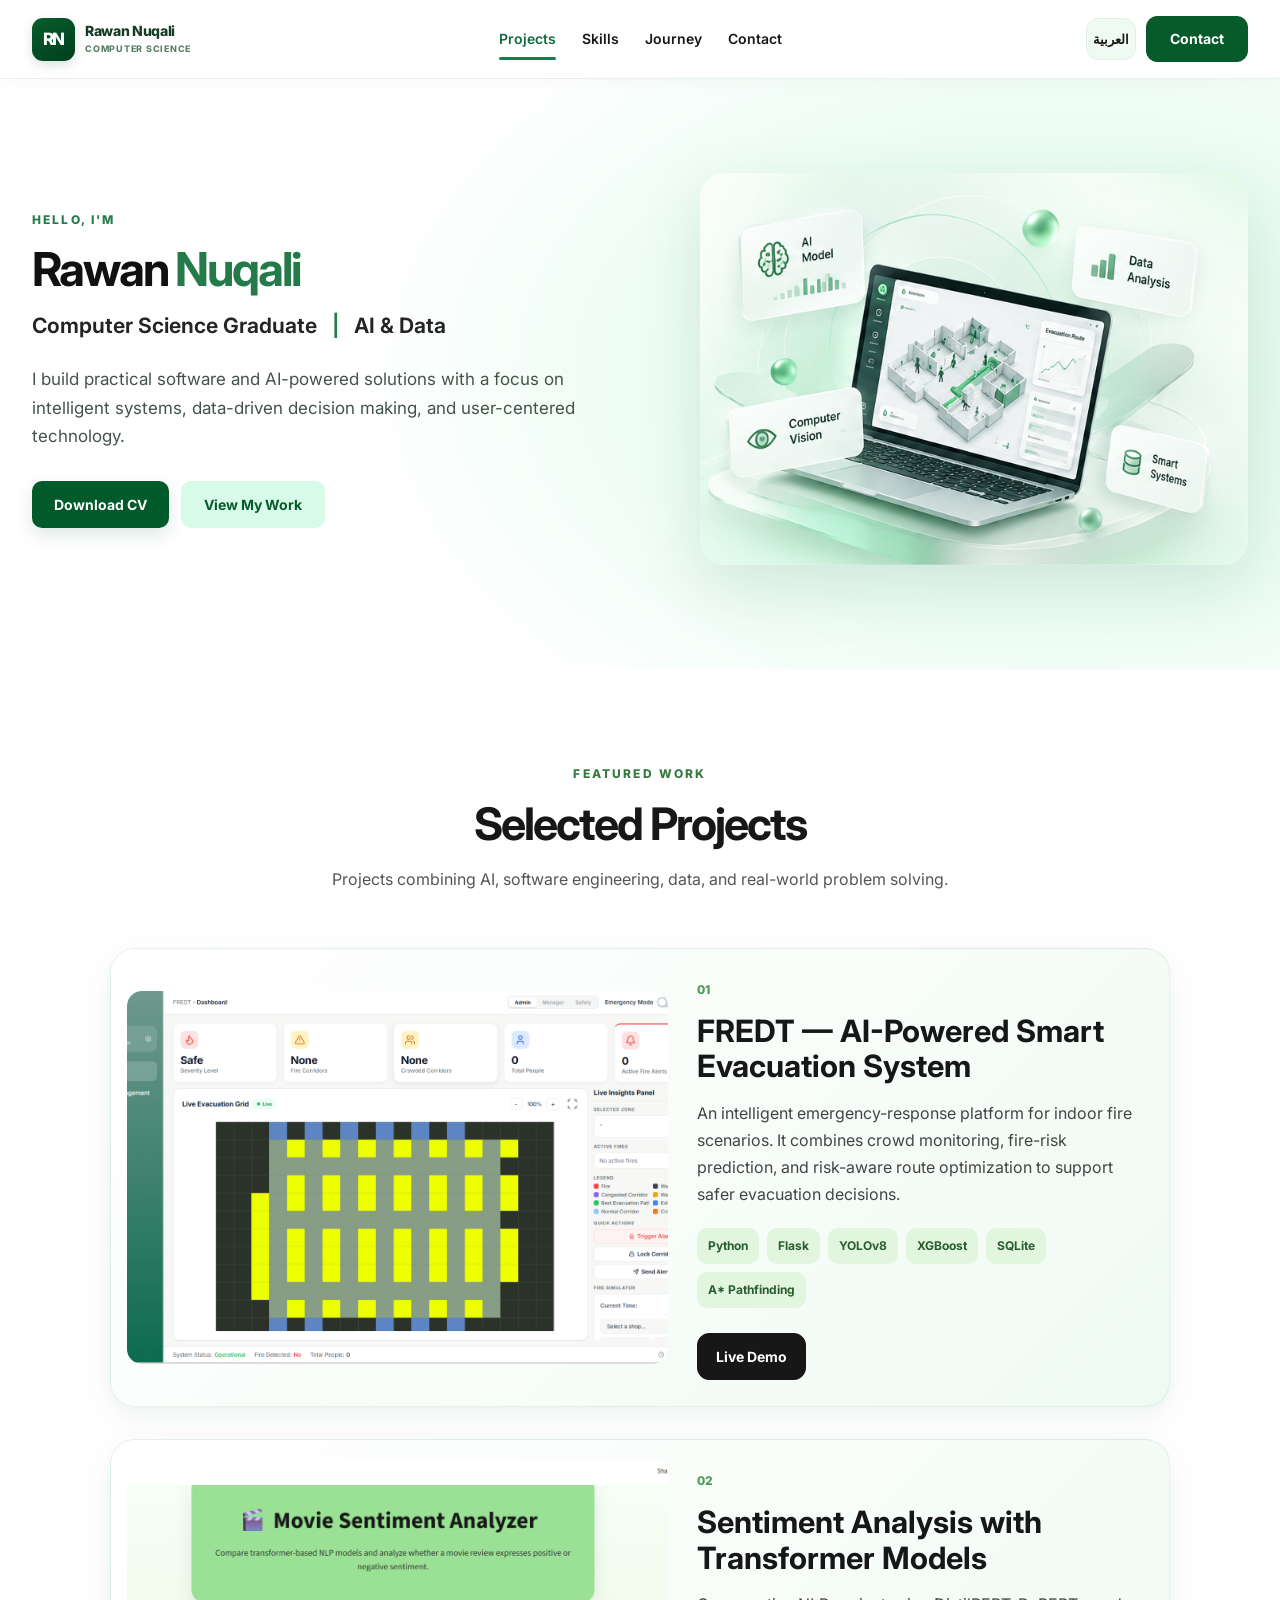
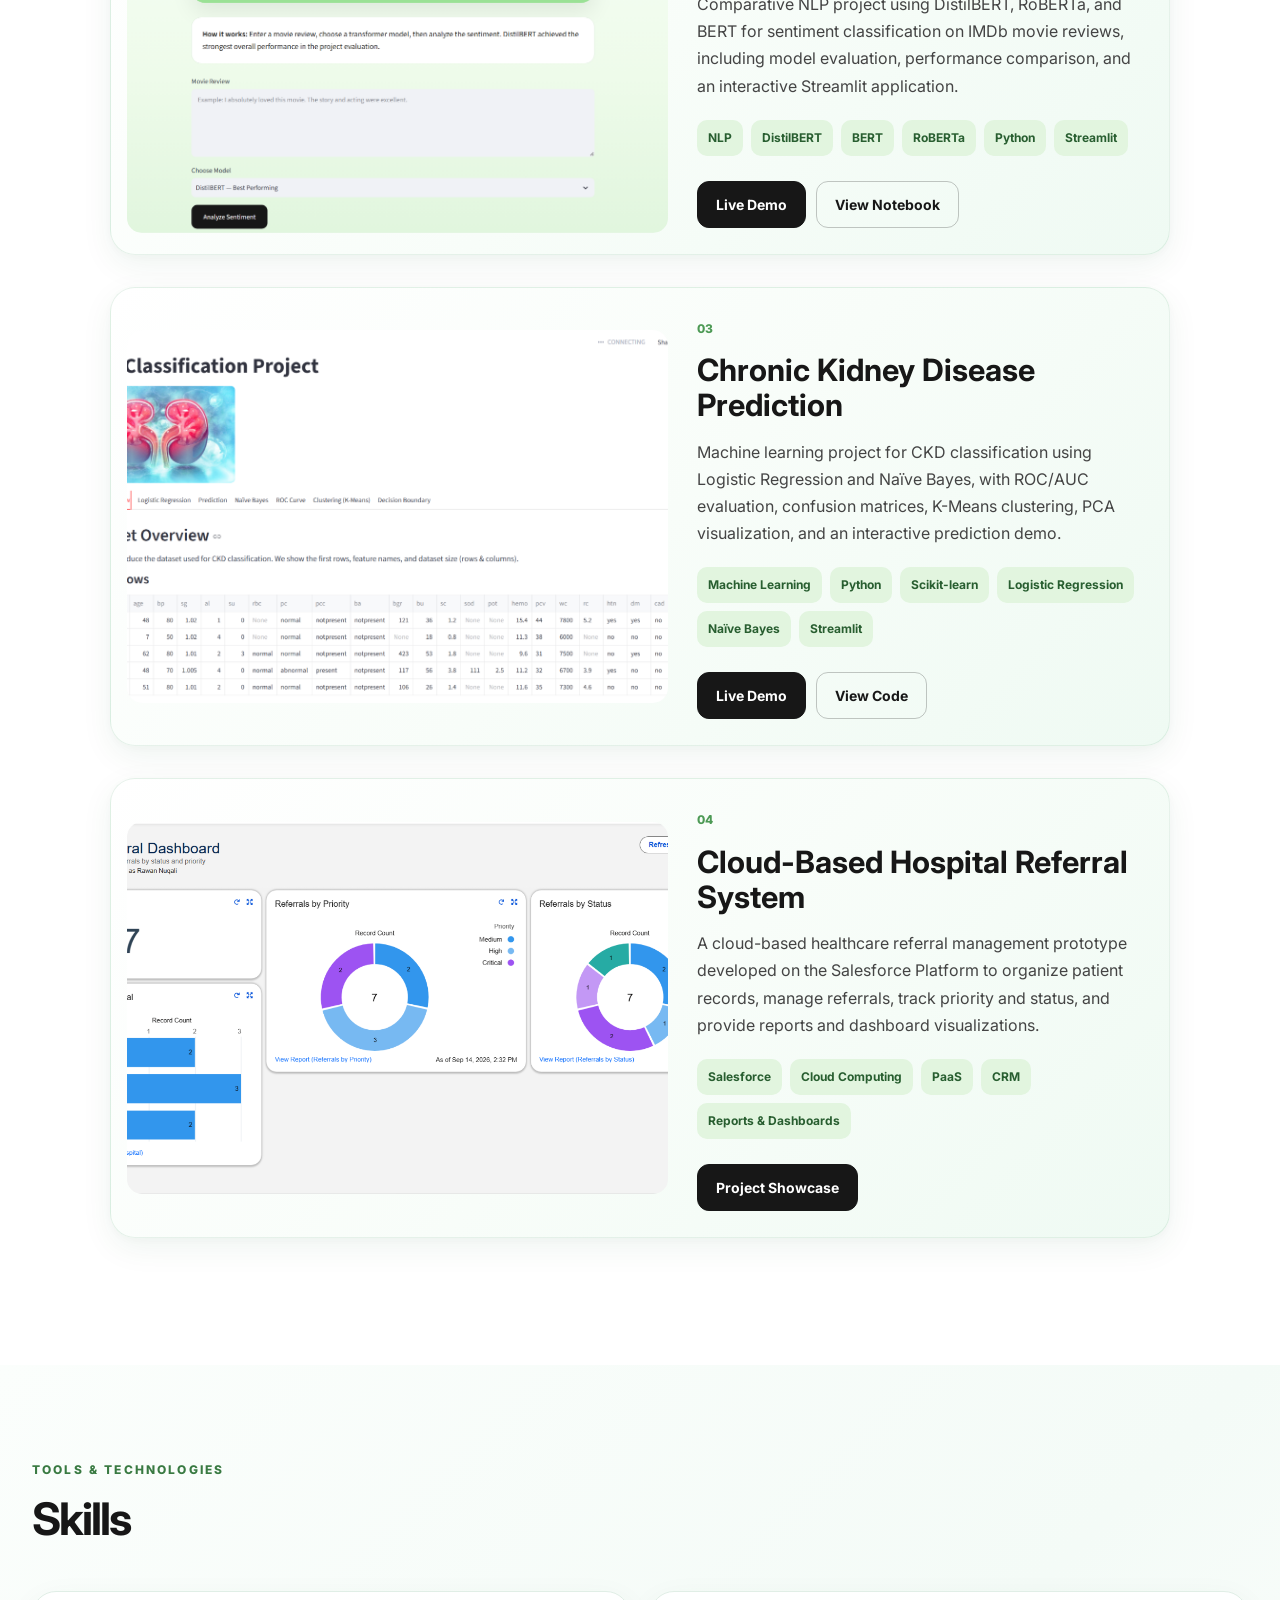
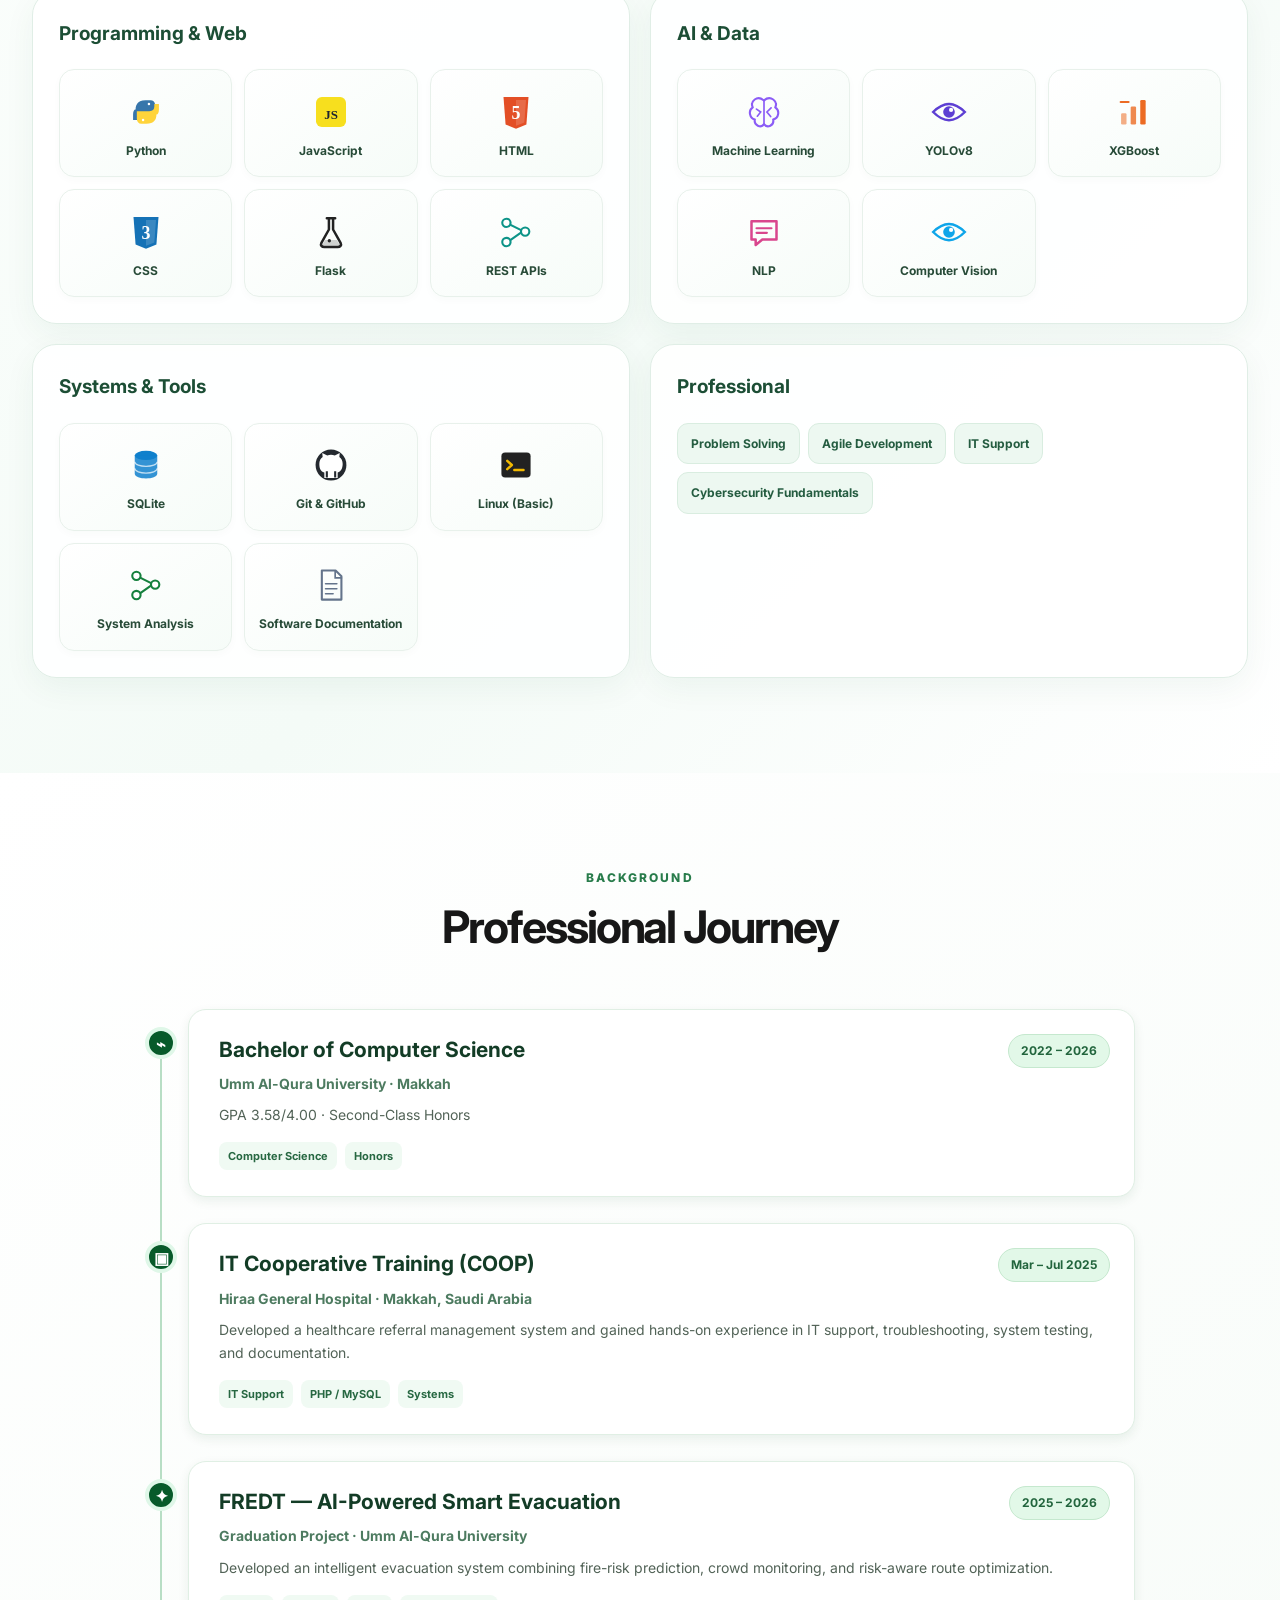
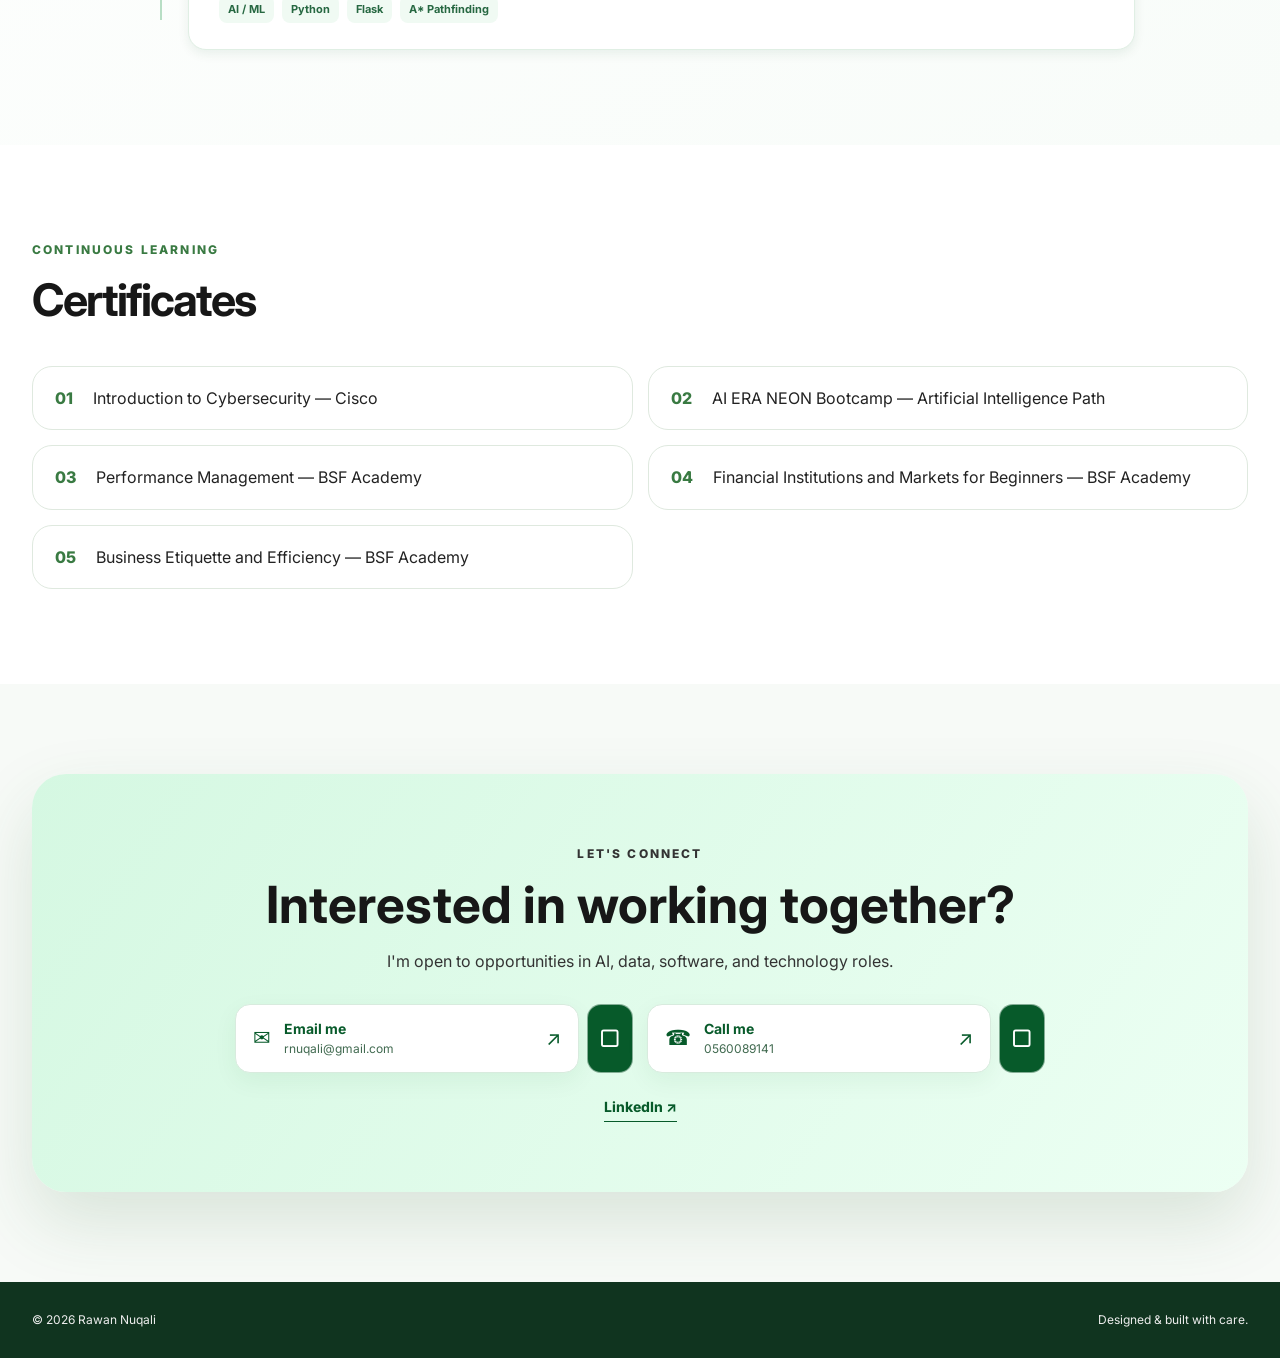
==== index.html @ 7fc97f50 "index.html" ====
<!doctype html>
<html lang="en" dir="ltr">

<head>
  <meta charset="utf-8" />
  <meta name="viewport" content="width=device-width, initial-scale=1" />

  <meta
    name="description"
    content="Rawan Nuqali — Computer Science Graduate | AI & Data "
  />

  <title>Rawan Nuqali | Portfolio</title>

  <link rel="preconnect" href="https://fonts.googleapis.com">
  <link rel="preconnect" href="https://fonts.gstatic.com" crossorigin>

  <link
    href="https://fonts.googleapis.com/css2?family=Inter:wght@400;500;600;700;800&display=swap"
    rel="stylesheet"
  >

  <link rel="stylesheet" href="styles.css?v=20261028-journey-projects" />
  <link rel="icon" type="image/svg+xml" href="favicon.svg" />
</head>

<body>

  <!-- ================= HEADER ================= -->

  <header class="site-header">

    <div class="container nav-wrap">

      <a class="brand" href="#home" aria-label="Rawan Nuqali — Home">
        <span class="brand-mark">RN</span>
        <span class="brand-name">Rawan Nuqali<small>COMPUTER SCIENCE</small></span>
      </a>

      <nav class="nav" id="mainNav">

        <a href="#projects" data-i18n="navProjects">
          Projects
        </a>

        <a href="#skills" data-i18n="navSkills">
          Skills
        </a>

        <a href="#experience"><span class="journey-en">Journey</span><span class="journey-ar">المسيرة</span></a>

        <a href="#contact" data-i18n="navContact">
          Contact
        </a>

      </nav>

      <div class="nav-actions">

        <button
          class="language-toggle"
          id="languageToggle"
          type="button"
          aria-label="Change language"
        >
          AR
        </button>

        <a
          class="nav-cta"
          href="#contact"
          data-i18n="navContact"
        >
          Contact
        </a>

        <button
          class="menu-toggle"
          id="menuToggle"
          type="button"
          aria-label="Open navigation menu"
          aria-expanded="false"
        >
          <span></span>
          <span></span>
          <span></span>
        </button>

      </div>

    </div>

  </header>


  <main>

    <!-- ================= HERO ================= -->

    <section class="hero" id="home">

      <div class="container hero-grid">

        <div class="hero-copy reveal">

          <p class="eyebrow" data-i18n="heroEyebrow">
            HELLO, I'M
          </p>

          <h1>
            Rawan <span>Nuqali</span>
          </h1>

          <h2>
            <span data-i18n="heroTitle1">
              Computer Science Graduate
            </span>

            <span class="dot">|</span>

            <span data-i18n="heroTitle2">
              AI &amp; Data 
            </span>
          </h2>

          <p class="hero-text" data-i18n="heroText">
            I build practical software and AI-powered solutions with a focus on
            intelligent systems, data-driven decision making, and user-centered
            technology.
          </p>

          <div class="hero-actions">
            <a class="btn primary" href="Rawan_Nuqali_Resume.pdf" target="_blank" rel="noreferrer" data-i18n="downloadCV">Download CV</a>
            <a class="btn secondary" href="#projects" aria-label="View my work">
              <span class="hero-work-en">View My Work</span>
              <span class="hero-work-ar">شاهد أعمالي</span>
            </a>
          </div>

        </div>


        <div class="hero-visual reveal" aria-label="AI and technology illustration">
          <div class="hero-image-wrap">
            <img class="hero-tech-image" src="ai-tech-hero.png" alt="3D technology illustration with AI dashboard and data visualization" />
          </div>
          
          
          
        </div>

      </div>

    </section>




    <!-- ================= PROJECTS ================= -->

    <section class="section projects-section" id="projects">

      <div class="container">

        <div class="section-heading centered reveal">

          <p class="eyebrow dark" data-i18n="projectsEyebrow">
            FEATURED WORK
          </p>

          <h3 data-i18n="projectsTitle">
            Selected Projects
          </h3>

          <p data-i18n="projectsText">
            Projects combining AI, software engineering, data,
            and real-world problem solving.
          </p>

        </div>


        <!-- ================= PROJECT 01 - FREDT ================= -->

        <article class="project-feature reveal">

          <div class="project-visual">

            <img
              src="fredt-dashboard.png"
              alt="FREDT Smart Evacuation System Dashboard"
              class="project-image"
            />

          </div>

          <div class="project-copy">

            <span class="project-no">
              01
            </span>

            <h4 data-i18n="fredtTitle">
              FREDT — AI-Powered Smart Evacuation System
            </h4>

            <p data-i18n="fredtText">
              An intelligent emergency-response platform for indoor fire
              scenarios. It combines crowd monitoring, fire-risk prediction,
              and risk-aware route optimization to support safer evacuation
              decisions.
            </p>

            <div class="tags">
              <span>Python</span>
              <span>Flask</span>
              <span>YOLOv8</span>
              <span>XGBoost</span>
              <span>SQLite</span>
              <span>A* Pathfinding</span>
            </div>

            <div class="project-links">

              <a
                href="https://fredt-demo.onrender.com"
                target="_blank"
                rel="noreferrer"
                data-i18n="liveDemo"
              >
                Live Demo
              </a>

            </div>

          </div>

        </article>


        <!-- ================= PROJECT 02 - NLP ================= -->

        <article class="project-feature reveal">

          <div class="project-visual">

            <img
              src="nlp-dashboard.png"
              alt="Movie Sentiment Analyzer"
              class="project-image"
            />

          </div>

          <div class="project-copy">

            <span class="project-no">
              02
            </span>

            <h4 data-i18n="nlpTitle">
              Sentiment Analysis with Transformer Models
            </h4>

            <p data-i18n="nlpText">
              Comparative NLP project using DistilBERT, RoBERTa, and BERT
              for sentiment classification on IMDb movie reviews, including
              model evaluation, performance comparison, and an interactive
              Streamlit application.
            </p>

            <div class="tags">
              <span>NLP</span>
              <span>DistilBERT</span>
              <span>BERT</span>
              <span>RoBERTa</span>
              <span>Python</span>
              <span>Streamlit</span>
            </div>

            <div class="project-links">

              <a
                href="https://sentiment-analysis-app-28pdfhma5cfwtepsy9wtms.streamlit.app/"
                target="_blank"
                rel="noreferrer"
                data-i18n="liveDemo"
              >
                Live Demo
              </a>

              <a
                href="https://github.com/rnuqali/sentiment-analysis-app/blob/main/NLP_project_.ipynb"
                target="_blank"
                rel="noreferrer"
                data-i18n="viewNotebook"
              >
                View Notebook
              </a>

            </div>

          </div>

        </article>


        <!-- ================= PROJECT 03 - CKD ================= -->

        <article class="project-feature reveal">

          <div class="project-visual">

            <img
              src="ckd-dashboard.png"
              alt="Chronic Kidney Disease Classification Dashboard"
              class="project-image"
            />

          </div>

          <div class="project-copy">

            <span class="project-no">
              03
            </span>

            <h4 data-i18n="ckdTitle">
              Chronic Kidney Disease Prediction
            </h4>

            <p data-i18n="ckdText">
              Machine learning project for CKD classification using Logistic
              Regression and Naïve Bayes, with ROC/AUC evaluation, confusion
              matrices, K-Means clustering, PCA visualization, and an
              interactive prediction demo.
            </p>

            <div class="tags">
              <span>Machine Learning</span>
              <span>Python</span>
              <span>Scikit-learn</span>
              <span>Logistic Regression</span>
              <span>Naïve Bayes</span>
              <span>Streamlit</span>
            </div>

            <div class="project-links">

              <a
                href="https://ckd-classification-app-py2ajkcnlbapprvgrvtrm6u.streamlit.app/"
                target="_blank"
                rel="noreferrer"
                data-i18n="liveDemo"
              >
                Live Demo
              </a>

              <a
                href="https://github.com/rnuqali/ckd-classification-app"
                target="_blank"
                rel="noreferrer"
                data-i18n="viewCode"
              >
                View Code
              </a>

            </div>

          </div>

        </article>


        <!-- ================= PROJECT 04 - SALESFORCE ================= -->

        <article class="project-feature reveal">

          <div class="project-visual">

            <img
              src="salesforce-dashboard.png"
              alt="Cloud-Based Hospital Referral System Dashboard"
              class="project-image"
            />

          </div>

          <div class="project-copy">

            <span class="project-no">
              04
            </span>

            <h4 data-i18n="salesforceTitle">
              Cloud-Based Hospital Referral System
            </h4>

            <p data-i18n="salesforceText">
              A cloud-based healthcare referral management prototype developed
              on the Salesforce Platform to organize patient records, manage
              referrals, track priority and status, and provide reports and
              dashboard visualizations.
            </p>

            <div class="tags">
              <span>Salesforce</span>
              <span>Cloud Computing</span>
              <span>PaaS</span>
              <span>CRM</span>
              <span>Reports &amp; Dashboards</span>
            </div>

            <div class="project-links">

              <a
                href="salesforce-project.html"
                data-i18n="projectShowcase"
              >
                Project Showcase
              </a>

            </div>

          </div>

        </article>

      </div>

    </section>


    <!-- ================= SKILLS ================= -->

    <section class="section light" id="skills">

      <div class="container">

        <div class="section-heading reveal">

          <p class="eyebrow dark" data-i18n="skillsEyebrow">
            TOOLS &amp; TECHNOLOGIES
          </p>

          <h3 data-i18n="skillsTitle">
            Skills
          </h3>

        </div>

        <div class="skills-grid reveal">

          <div class="skill-group">

            <h4 data-i18n="skillsProgramming">
              Programming &amp; Web
            </h4>

            <div class="skill-logo-grid">
  <div class="skill-tile"><div class="skill-icon"><img src="python.svg" alt="" loading="lazy" decoding="async" /></div><span class="skill-name">Python</span></div>
  <div class="skill-tile"><div class="skill-icon"><img src="javascript.svg" alt="" loading="lazy" decoding="async" /></div><span class="skill-name">JavaScript</span></div>
  <div class="skill-tile"><div class="skill-icon"><img src="html.svg" alt="" loading="lazy" decoding="async" /></div><span class="skill-name">HTML</span></div>
  <div class="skill-tile"><div class="skill-icon"><img src="css.svg" alt="" loading="lazy" decoding="async" /></div><span class="skill-name">CSS</span></div>
  <div class="skill-tile"><div class="skill-icon"><img src="flask.svg" alt="" loading="lazy" decoding="async" /></div><span class="skill-name">Flask</span></div>
  <div class="skill-tile"><div class="skill-icon"><img src="rest-api.svg" alt="" loading="lazy" decoding="async" /></div><span class="skill-name">REST APIs</span></div>
</div>

          </div>

          <div class="skill-group">

            <h4 data-i18n="skillsAI">
              AI &amp; Data
            </h4>

            <div class="skill-logo-grid">
  <div class="skill-tile"><div class="skill-icon"><img src="machine-learning.svg" alt="" loading="lazy" decoding="async" /></div><span class="skill-name">Machine Learning</span></div>
  <div class="skill-tile"><div class="skill-icon"><img src="yolov8.svg" alt="" loading="lazy" decoding="async" /></div><span class="skill-name">YOLOv8</span></div>
  <div class="skill-tile"><div class="skill-icon"><img src="xgboost.svg" alt="" loading="lazy" decoding="async" /></div><span class="skill-name">XGBoost</span></div>
  <div class="skill-tile"><div class="skill-icon"><img src="nlp.svg" alt="" loading="lazy" decoding="async" /></div><span class="skill-name">NLP</span></div>
  <div class="skill-tile"><div class="skill-icon"><img src="computer-vision.svg" alt="" loading="lazy" decoding="async" /></div><span class="skill-name">Computer Vision</span></div>
</div>

          </div>

          <div class="skill-group">

            <h4 data-i18n="skillsSystems">
              Systems &amp; Tools
            </h4>

            <div class="skill-logo-grid">
  <div class="skill-tile"><div class="skill-icon"><img src="sqlite.svg" alt="" loading="lazy" decoding="async" /></div><span class="skill-name">SQLite</span></div>
  <div class="skill-tile"><div class="skill-icon"><img src="github.svg" alt="" loading="lazy" decoding="async" /></div><span class="skill-name">Git &amp; GitHub</span></div>
  <div class="skill-tile"><div class="skill-icon"><img src="linux.svg" alt="" loading="lazy" decoding="async" /></div><span class="skill-name">Linux (Basic)</span></div>
  <div class="skill-tile"><div class="skill-icon"><img src="system-analysis.svg" alt="" loading="lazy" decoding="async" /></div><span class="skill-name">System Analysis</span></div>
  <div class="skill-tile"><div class="skill-icon"><img src="documentation.svg" alt="" loading="lazy" decoding="async" /></div><span class="skill-name">Software Documentation</span></div>
</div>

          </div>

          <div class="skill-group">

            <h4 data-i18n="skillsProfessional">
              Professional
            </h4>

            <div class="skill-list">
              <span>Problem Solving</span>
              <span>Agile Development</span>
              <span>IT Support</span>
              <span>Cybersecurity Fundamentals</span>
            </div>

          </div>

        </div>

      </div>

    </section>


    <!-- ================= PROFESSIONAL JOURNEY ================= -->
    <section class="section timeline-section" id="experience">
      <div class="container">
        <div class="section-heading centered reveal">
          <p class="eyebrow" data-i18n="background">BACKGROUND</p>
          <h3><span class="journey-en">Professional Journey</span><span class="journey-ar">مسيرتي المهنية والأكاديمية</span></h3>
        </div>
        <div class="journey-timeline">
          <article class="journey-item reveal">
            <span class="journey-icon" aria-hidden="true">⌁</span>
            <div class="journey-card">
              <span class="journey-date">2022 – 2026</span>
              <h4><span class="journey-en">Bachelor of Computer Science</span><span class="journey-ar">بكالوريوس علوم الحاسب</span></h4>
              <p class="journey-org"><span class="journey-en">Umm Al-Qura University · Makkah</span><span class="journey-ar">جامعة أم القرى · مكة المكرمة</span></p>
              <p><span class="journey-en">GPA 3.58/4.00 · Second-Class Honors</span><span class="journey-ar">المعدل 3.58 من 4 · مرتبة الشرف الثانية</span></p>
              <div class="journey-tags"><span>Computer Science</span><span>Honors</span></div>
            </div>
          </article>
          <article class="journey-item reveal">
            <span class="journey-icon" aria-hidden="true">▣</span>
            <div class="journey-card">
              <span class="journey-date">Mar – Jul 2025</span>
              <h4><span class="journey-en">IT Cooperative Training (COOP)</span><span class="journey-ar">التدريب التعاوني (COOP) — تقنية المعلومات</span></h4>
              <p class="journey-org"><span class="journey-en">Hiraa General Hospital · Makkah, Saudi Arabia</span><span class="journey-ar">مستشفى حراء العام · مكة المكرمة</span></p>
              <p><span class="journey-en">Developed a healthcare referral management system and gained hands-on experience in IT support, troubleshooting, system testing, and documentation.</span><span class="journey-ar">تطوير نظام لإدارة الإحالات الطبية واكتساب خبرة عملية في الدعم التقني واستكشاف الأعطال واختبار الأنظمة وتوثيقها.</span></p>
              <div class="journey-tags"><span>IT Support</span><span>PHP / MySQL</span><span>Systems</span></div>
            </div>
          </article>
          <article class="journey-item reveal">
            <span class="journey-icon" aria-hidden="true">✦</span>
            <div class="journey-card">
              <span class="journey-date">2025 – 2026</span>
              <h4>FREDT — AI-Powered Smart Evacuation</h4>
              <p class="journey-org"><span class="journey-en">Graduation Project · Umm Al-Qura University</span><span class="journey-ar">مشروع التخرج · جامعة أم القرى</span></p>
              <p><span class="journey-en">Developed an intelligent evacuation system combining fire-risk prediction, crowd monitoring, and risk-aware route optimization.</span><span class="journey-ar">تطوير نظام إخلاء ذكي يجمع بين التنبؤ بمخاطر الحرائق ومراقبة الازدحام وتحسين مسارات الإخلاء وفق مستوى الخطورة.</span></p>
              <div class="journey-tags"><span>AI / ML</span><span>Python</span><span>Flask</span><span>A* Pathfinding</span></div>
            </div>
          </article>



        </div>
      </div>
    </section>


    <!-- ================= CERTIFICATES ================= -->

    <section class="section certificates-section">

      <div class="container">

        <div class="section-heading reveal">

          <p class="eyebrow dark" data-i18n="learning">
            CONTINUOUS LEARNING
          </p>

          <h3 data-i18n="certificates">
            Certificates
          </h3>

        </div>

        <div class="certificate-grid">

          <div class="certificate reveal">
            <span>01</span>
            <p>
              Introduction to Cybersecurity — Cisco
            </p>
          </div>

          <div class="certificate reveal">
            <span>02</span>
            <p>
              AI ERA NEON Bootcamp — Artificial Intelligence Path
            </p>
          </div>

          <div class="certificate reveal">
            <span>03</span>
            <p>
              Performance Management — BSF Academy
            </p>
          </div>

          <div class="certificate reveal">
            <span>04</span>
            <p>
              Financial Institutions and Markets for Beginners — BSF Academy
            </p>
          </div>

          <div class="certificate reveal">
            <span>05</span>
            <p>
              Business Etiquette and Efficiency — BSF Academy
            </p>
          </div>

        </div>

      </div>

    </section>


    <!-- ================= CONTACT ================= -->

    <section class="contact-section" id="contact">

      <div class="container contact-card reveal">

        <p class="eyebrow" data-i18n="contactEyebrow">
          LET'S CONNECT
        </p>

        <h3 data-i18n="contactTitle">
          Interested in working together?
        </h3>

        <p data-i18n="contactText">
          I'm open to opportunities in AI, data, software,
          and technology roles.
        </p>

        <div class="contact-methods">
          <div class="contact-method">
            <a class="contact-method-link" href="mailto:rnuqali@gmail.com" aria-label="Email Rawan">
              <span class="contact-method-icon" aria-hidden="true">✉</span>
              <span class="contact-method-info"><strong class="contact-en">Email me</strong><strong class="contact-ar">راسليني</strong><small>rnuqali@gmail.com</small></span>
              <span class="contact-method-arrow" aria-hidden="true">↗</span>
            </a>
            <button type="button" class="contact-copy" data-copy="rnuqali@gmail.com" aria-label="Copy email" title="Copy email">▢</button>
          </div>
          <div class="contact-method">
            <a class="contact-method-link" href="tel:+966560089141" aria-label="Call Rawan">
              <span class="contact-method-icon" aria-hidden="true">☎</span>
              <span class="contact-method-info"><strong class="contact-en">Call me</strong><strong class="contact-ar">اتصلي بي</strong><small dir="ltr">0560089141</small></span>
              <span class="contact-method-arrow" aria-hidden="true">↗</span>
            </a>
            <button type="button" class="contact-copy" data-copy="0560089141" aria-label="Copy phone number" title="Copy phone number">▢</button>
          </div>
        </div>
        <a class="contact-linkedin" href="https://linkedin.com/in/rnuqali" target="_blank" rel="noreferrer">LinkedIn ↗</a>

      </div>

    </section>

  </main>


  <!-- ================= FOOTER ================= -->

  <footer>

    <div class="container footer-wrap">

      <span>
        © <span id="year"></span> Rawan Nuqali
      </span>

      <span data-i18n="footerText">
        Designed &amp; built with care.
      </span>

    </div>

  </footer>

  <button id="backToTop" class="back-to-top" aria-label="Back to top">
    ↑
  </button>

  <script>
    document.querySelectorAll('.contact-copy').forEach(function(button) {
      button.addEventListener('click', async function() {
        var value = button.getAttribute('data-copy');
        try {
          await navigator.clipboard.writeText(value);
          var oldText = button.textContent;
          button.textContent = '✓';
          button.setAttribute('aria-label', 'Copied');
          setTimeout(function(){button.textContent = oldText; button.setAttribute('aria-label', 'Copy');}, 1600);
        } catch (err) {
          window.prompt('Copy:', value);
        }
      });
    });
  </script>
  <script src="script.js"></script>

</body>

</html>
---- styles.css ----
* {
    box-sizing: border-box;
}

html {
    scroll-behavior: smooth;
}

body {
    margin: 0;
    font-family: Inter, Arial, sans-serif;
    color: #171717;
    background: #f8faf8;
    line-height: 1.6;
}

button,
a {
    -webkit-tap-highlight-color: transparent;
}

button {
    font-family: inherit;
}

.container {
    width: min(1120px, calc(100% - 40px));
    margin: auto;
}


/* =========================
   HEADER
========================= */

.site-header {
    position: sticky;
    top: 0;
    z-index: 1000;

    background: rgba(154, 225, 149, 0.96);
    backdrop-filter: blur(14px);
    -webkit-backdrop-filter: blur(14px);

    border-bottom: 1px solid rgba(0, 0, 0, 0.06);
}

.nav-wrap {
    min-height: 76px;

    display: flex;
    align-items: center;
    justify-content: space-between;

    gap: 28px;
}

.brand {
    color: #111;
    text-decoration: none;

    font-size: 27px;
    font-weight: 800;

    flex-shrink: 0;
}

.brand span,
.hero h1 span {
    color: #397a42;
}

.nav {
    display: flex;
    align-items: center;
    justify-content: center;

    gap: 26px;

    margin-left: auto;
}

.nav a {
    position: relative;

    color: #171717;
    text-decoration: none;

    font-size: 14px;
    font-weight: 600;

    transition: 0.25s;
}

.nav a::after {
    content: "";

    position: absolute;

    left: 0;
    bottom: -7px;

    width: 0;
    height: 2px;

    background: #397a42;

    transition: width 0.25s ease;
}

.nav a:hover {
    color: #397a42;
}

.nav a:hover::after {
    width: 100%;
}

.nav-actions {
    display: flex;
    align-items: center;

    gap: 10px;

    flex-shrink: 0;
}

.nav-cta {
    display: inline-flex;
    align-items: center;
    justify-content: center;

    min-height: 42px;

    padding: 9px 16px;

    border: 1px solid rgba(0, 0, 0, 0.25);
    border-radius: 12px;

    color: #171717;
    text-decoration: none;

    font-size: 14px;
    font-weight: 700;

    transition: 0.25s;
}

.nav-cta:hover {
    background: #171717;
    color: #fff;

    border-color: #171717;
}

.language-toggle {
    min-width: 44px;
    height: 42px;

    display: inline-flex;
    align-items: center;
    justify-content: center;

    border: 1px solid rgba(0, 0, 0, 0.22);
    border-radius: 12px;

    background: rgba(255, 255, 255, 0.35);
    color: #171717;

    font-size: 13px;
    font-weight: 800;

    cursor: pointer;

    transition: 0.25s;
}

.language-toggle:hover {
    background: #fff;
    border-color: rgba(0, 0, 0, 0.35);
}

.menu-toggle {
    display: none;

    width: 44px;
    height: 42px;

    padding: 0;

    align-items: center;
    justify-content: center;
    flex-direction: column;

    gap: 5px;

    background: transparent;

    border: 1px solid rgba(0, 0, 0, 0.22);
    border-radius: 12px;

    cursor: pointer;
}

.menu-toggle span {
    width: 18px;
    height: 2px;

    background: #171717;
    border-radius: 999px;

    transition: 0.25s;
}


/* =========================
   HERO
========================= */

.hero {
    background: rgba(154, 225, 149, 0.92);
    color: #171717;

    min-height: 760px;

    display: flex;
    align-items: center;

    overflow: hidden;
}

.hero-grid {
    display: grid;
    grid-template-columns: 1.08fr .92fr;

    gap: 70px;

    align-items: center;

    padding: 90px 0;
}

.eyebrow {
    margin: 0 0 14px;

    color: #397a42;

    font-size: 12px;
    font-weight: 800;

    letter-spacing: .22em;
}

.eyebrow.dark {
    color: #397a42;
}

.hero h1 {
    margin: 0 0 24px;

    color: #111;

    font-size: clamp(52px, 7vw, 90px);
    line-height: .95;

    letter-spacing: -.055em;
}

.hero h2 {
    color: #242424;

    font-size: clamp(18px, 2vw, 25px);
    font-weight: 500;

    line-height: 1.4;
}

.dot {
    color: #397a42;
    margin: 0 8px;
}

.hero-text {
    max-width: 640px;

    margin: 25px 0 32px;

    color: #333;

    font-size: 18px;
}


/* =========================
   BUTTONS
========================= */

.hero-actions,
.contact-actions {
    display: flex;

    gap: 12px;

    flex-wrap: wrap;
}

.btn {
    min-height: 48px;

    display: inline-flex;
    align-items: center;
    justify-content: center;

    padding: 0 22px;

    border-radius: 14px;

    text-decoration: none;

    font-size: 14px;
    font-weight: 700;

    transition: .25s;
}

.btn.primary {
    background: #171717;
    color: #fff;

    box-shadow: 0 12px 28px rgba(0, 0, 0, .16);
}

.btn.primary:hover {
    background: #397a42;

    transform: translateY(-2px);
}

.btn.secondary {
    border: 1px solid rgba(0, 0, 0, .35);

    color: #171717;
}

.btn.secondary:hover {
    background: rgba(255, 255, 255, .35);
}

.quick-links {
    display: flex;

    gap: 22px;

    margin-top: 28px;

    flex-wrap: wrap;
}

.quick-links a {
    color: #171717;

    text-decoration: none;

    font-size: 13px;
    font-weight: 600;
}


/* =========================
   HERO VISUAL
========================= */

.hero-visual {
    position: relative;

    min-height: 430px;
}

.code-card {
    position: absolute;

    inset: 35px 5px 45px 35px;

    padding: 28px;

    background: rgba(255, 255, 255, .97);
    color: #171717;

    border-radius: 28px;

    box-shadow: 0 30px 80px rgba(0, 0, 0, .18);

    transform: rotate(-1.5deg);
}

.window-dots {
    display: flex;

    gap: 7px;

    margin-bottom: 28px;
}

.window-dots span {
    width: 9px;
    height: 9px;

    background: #b8ddb5;

    border-radius: 50%;
}

.code-card pre {
    overflow: auto;

    font-size: 18px;
    line-height: 1.75;
}

.purple,
.blue {
    color: #397a42;
}

.string {
    color: #609a65;
}

.mini-card {
    position: absolute;

    padding: 12px 17px;

    background: #fff;
    color: #171717;

    border-radius: 16px;

    box-shadow: 0 14px 32px rgba(0, 0, 0, .14);

    font-size: 13px;
    font-weight: 800;
}

.mini-one {
    right: -15px;
    top: 20px;
}

.mini-two {
    left: 0;
    bottom: 18px;
}

.mini-three {
    right: 12px;
    bottom: 75px;
}

.orb {
    position: absolute;

    border-radius: 50%;

    filter: blur(2px);

    opacity: .9;
}

.orb-one {
    width: 120px;
    height: 120px;

    right: -25px;
    top: -30px;

    background: #74bd78;
}

.orb-two {
    width: 90px;
    height: 90px;

    left: 0;
    bottom: 0;

    background: #d9f4d7;
}


/* =========================
   GENERAL SECTIONS
========================= */

.section {
    padding: 110px 0;
}

.light {
    background: #f8faf8;
}

.split {
    display: grid;
    grid-template-columns: .9fr 1.1fr;

    gap: 80px;
}

.section-heading h3 {
    margin: 0;

    color: #171717;

    font-size: clamp(34px, 4vw, 54px);
    line-height: 1.05;

    letter-spacing: -.04em;
}

.section-heading.centered {
    max-width: 720px;

    margin: 0 auto 55px;

    text-align: center;
}

.section-heading.centered p:last-child {
    color: #555;
}

.about-copy {
    color: #333;

    font-size: 18px;
}


/* =========================
   STATS
========================= */

.stat-row {
    display: grid;
    grid-template-columns: repeat(3, 1fr);

    gap: 15px;

    margin-top: 35px;
}

.stat-row div {
    padding: 20px;

    background: white;

    border: 1px solid #dde8dc;
    border-radius: 18px;
}

.stat-row strong {
    display: block;

    color: #171717;

    font-size: 24px;
}

.stat-row span {
    color: #666;

    font-size: 12px;
}


/* =========================
   PROJECTS
========================= */

.projects-section {
    background: #fff;
}

.project-feature {
    display: grid;
    grid-template-columns: 1.08fr .92fr;

    gap: 48px;

    align-items: center;

    margin-bottom: 28px;
    padding: 28px;

    background: #f5faf4;

    border: 1px solid #dcebdc;
    border-radius: 32px;

    transition:
        transform 0.3s ease,
        box-shadow 0.3s ease;
}

.project-feature:hover {
    transform: translateY(-4px);

    box-shadow: 0 24px 60px rgba(40, 90, 50, 0.10);
}

.project-reverse {
    grid-template-columns: .92fr 1.08fr;
}

.project-reverse .project-visual {
    order: 2;
}

.project-reverse .project-copy {
    order: 1;
}

.project-visual {
    width: 100%;
    min-height: 370px;

    display: flex;
    align-items: center;
    justify-content: center;

    padding: 12px;

    overflow: hidden;

    background: linear-gradient(
        145deg,
        #75bd79,
        #bceab8
    );

    border-radius: 24px;
}

.project-image {
    width: 100%;
    height: 100%;
    min-height: 345px;

    display: block;

    object-fit: cover;
    object-position: center;

    border-radius: 18px;

    box-shadow: 0 18px 42px rgba(0, 0, 0, 0.14);
}

.project-copy {
    padding: 10px 4px;
}

.project-no {
    color: #4d9a55;

    font-size: 12px;
    font-weight: 800;
}

.project-copy h4 {
    margin: 12px 0 16px;

    color: #171717;

    font-size: 28px;
    line-height: 1.15;
}

.project-copy p {
    margin: 0;

    color: #444;

    font-size: 15px;
    line-height: 1.7;
}


/* =========================
   TAGS
========================= */

.tags,
.skill-list {
    display: flex;

    gap: 8px;

    flex-wrap: wrap;

    margin-top: 20px;
}

.tags span,
.skill-list span {
    padding: 8px 11px;

    background: #e2f5df;
    color: #285e30;

    border-radius: 10px;

    font-size: 12px;
    font-weight: 700;
}


/* =========================
   PROJECT LINKS
========================= */

.project-links {
    display: flex;

    gap: 10px;

    flex-wrap: wrap;

    margin-top: 25px;
}

.project-links a {
    min-height: 44px;

    display: inline-flex;
    align-items: center;
    justify-content: center;

    padding: 11px 18px;

    background: #171717;
    color: #fff;

    border: 1px solid #171717;
    border-radius: 12px;

    text-decoration: none;

    font-size: 14px;
    font-weight: 700;

    transition: 0.25s;
}

.project-links a:hover {
    background: #397a42;

    border-color: #397a42;

    transform: translateY(-2px);
}

.project-links a:nth-child(2) {
    background: transparent;
    color: #171717;

    border-color: rgba(0, 0, 0, 0.22);
}

.project-links a:nth-child(2):hover {
    background: #e2f5df;
    color: #285e30;

    border-color: #9ad897;
}

.project-links .disabled-link {
    pointer-events: none;

    opacity: .55;

    background: transparent;
    color: #555;

    border-color: rgba(0, 0, 0, .15);
}


/* =========================
   SKILLS
========================= */

.skills-grid {
    display: grid;
    grid-template-columns: repeat(2, 1fr);

    gap: 20px;

    margin-top: 45px;
}

.skill-group {
    padding: 26px;

    background: #fff;

    border: 1px solid #dfe9df;
    border-radius: 24px;
}

.skill-group h4 {
    margin-top: 0;

    color: #171717;
}


/* =========================
   TIMELINE
========================= */

.timeline-section {
    background: #9ae195;
    color: #171717;
}

.timeline-section .section-heading h3 {
    color: #171717;
}

.timeline {
    max-width: 820px;

    margin: 50px auto 0;
}

.timeline-item {
    position: relative;

    display: grid;
    grid-template-columns: 150px 1fr;

    gap: 35px;

    padding: 0 0 45px 28px;

    border-left: 1px solid rgba(0, 0, 0, .2);
}

.timeline-dot {
    position: absolute;

    left: -7px;
    top: 7px;

    width: 13px;
    height: 13px;

    background: #397a42;

    border-radius: 50%;

    box-shadow: 0 0 0 7px rgba(57, 122, 66, .15);
}

.timeline-date {
    padding-top: 4px;

    color: #333;

    font-size: 13px;
}

.timeline-card {
    padding: 24px;

    background: rgba(255, 255, 255, .48);

    border: 1px solid rgba(255, 255, 255, .65);
    border-radius: 22px;
}

.timeline-card h4 {
    margin: 0 0 8px;

    color: #171717;

    font-size: 22px;
}

.timeline-card p {
    margin: 8px 0;

    color: #333;
}

.muted {
    color: #555 !important;
}


/* =========================
   CERTIFICATES
========================= */

.certificates-section {
    background: #fff;
}

.certificate-grid {
    display: grid;
    grid-template-columns: repeat(2, 1fr);

    gap: 15px;

    margin-top: 40px;
}

.certificate {
    display: flex;
    align-items: center;

    gap: 20px;

    padding: 18px 22px;

    border: 1px solid #dfe9df;
    border-radius: 20px;
}

.certificate span {
    color: #397a42;

    font-weight: 800;
}

.certificate p {
    margin: 0;

    color: #222;
}


/* =========================
   CONTACT
========================= */

.contact-section {
    padding: 90px 0;

    background: #f7faf7;
}

.contact-card {
    padding: 70px;

    background: linear-gradient(
        135deg,
        #9ae195,
        #c9f1c6
    );

    color: #171717;

    border-radius: 34px;

    text-align: center;

    box-shadow: 0 30px 70px rgba(49, 105, 55, .15);
}

.contact-card h3 {
    margin: 10px 0 15px;

    color: #171717;

    font-size: clamp(34px, 4vw, 52px);
    line-height: 1.05;
}

.contact-card p {
    color: #333;
}

.contact-actions {
    justify-content: center;

    margin-top: 28px;
}

.btn.white {
    background: #171717;
    color: #fff;
}

.btn.ghost {
    border: 1px solid rgba(0, 0, 0, .3);

    color: #171717;
}


/* =========================
   FOOTER
========================= */

footer {
    padding: 28px 0;

    background: #171717;
    color: #eee;
}

.footer-wrap {
    display: flex;
    justify-content: space-between;

    gap: 20px;

    font-size: 12px;
}


/* =========================
   ANIMATION
========================= */

.reveal {
    opacity: 0;

    transform: translateY(22px);

    transition:
        opacity .7s ease,
        transform .7s ease;
}

.reveal.visible {
    opacity: 1;

    transform: none;
}


/* =========================
   RTL / ARABIC
========================= */

html[dir="rtl"] body {
    font-family: Arial, Tahoma, sans-serif;
}

html[dir="rtl"] .nav {
    margin-left: 0;
    margin-right: auto;
}

html[dir="rtl"] .hero-copy,
html[dir="rtl"] .about-copy,
html[dir="rtl"] .project-copy,
html[dir="rtl"] .timeline-card,
html[dir="rtl"] .skill-group {
    text-align: right;
}

html[dir="rtl"] .hero-actions,
html[dir="rtl"] .quick-links,
html[dir="rtl"] .tags,
html[dir="rtl"] .skill-list,
html[dir="rtl"] .project-links {
    justify-content: flex-start;
}

html[dir="rtl"] .eyebrow {
    letter-spacing: .08em;
}

html[dir="rtl"] .timeline-item {
    padding:
        0
        28px
        45px
        0;

    border-left: none;
    border-right: 1px solid rgba(0, 0, 0, .2);
}

html[dir="rtl"] .timeline-dot {
    left: auto;
    right: -7px;
}


/* =========================
   TABLET / MOBILE NAV
========================= */

@media(max-width: 900px) {

    .nav-wrap {
        position: relative;
    }

    .menu-toggle {
        display: inline-flex;
    }

    .nav {
        position: absolute;

        top: calc(100% + 10px);
        left: 0;
        right: 0;

        display: none;
        flex-direction: column;
        align-items: stretch;

        gap: 0;

        margin: 0;

        padding: 10px;

        background: rgba(255, 255, 255, .98);

        border: 1px solid #dfe9df;
        border-radius: 18px;

        box-shadow: 0 20px 45px rgba(0, 0, 0, .12);
    }

    .nav.open {
        display: flex;
    }

    .nav a {
        padding: 13px 14px;

        border-radius: 10px;
    }

    .nav a:hover {
        background: #eff9ee;
    }

    .nav a::after {
        display: none;
    }

    .hero {
        min-height: auto;
    }

    .hero-grid,
    .split,
    .project-feature,
    .project-reverse {
        grid-template-columns: 1fr;
    }

    .hero-grid {
        padding: 70px 0;
    }

    .hero-visual {
        min-height: 390px;
    }

    .project-reverse .project-visual,
    .project-reverse .project-copy {
        order: initial;
    }

    .skills-grid,
    .certificate-grid {
        grid-template-columns: 1fr;
    }

    .project-feature {
        padding: 20px;
    }

    .timeline-item {
        grid-template-columns: 1fr;

        gap: 10px;
    }

    .timeline-date {
        padding-top: 0;
    }

    .contact-card {
        padding: 45px 24px;
    }

    html[dir="rtl"] .nav {
        margin: 0;
    }
}


/* =========================
   MOBILE
========================= */

@media(max-width: 600px) {

    .container {
        width: min(100% - 28px, 1120px);
    }

    .site-header .nav-cta {
        display: none;
    }

    .nav-wrap {
        min-height: 68px;
    }

    .brand {
        font-size: 24px;
    }

    .language-toggle,
    .menu-toggle {
        height: 40px;
    }

    .hero {
        min-height: auto;
    }

    .hero-grid {
        gap: 25px;
    }

    .hero h1 {
        font-size: 52px;
    }

    .hero h2 {
        font-size: 18px;
    }

    .hero-visual {
        min-height: 320px;
    }

    .code-card {
        inset: 20px 0 35px 10px;

        padding: 20px;
    }

    .code-card pre {
        font-size: 14px;
    }

    .mini-one {
        right: 0;
    }

    .mini-three {
        display: none;
    }

    .section {
        padding: 80px 0;
    }

    .stat-row {
        grid-template-columns: 1fr;
    }

    .project-feature {
        gap: 24px;

        padding: 15px;

        border-radius: 24px;
    }

    .project-visual {
        min-height: 245px;

        padding: 8px;

        border-radius: 18px;
    }

    .project-image {
        min-height: 225px;

        border-radius: 14px;
    }

    .project-copy {
        padding: 4px 4px 8px;
    }

    .project-copy h4 {
        font-size: 25px;
    }

    .project-links {
        gap: 8px;
    }

    .project-links a {
        width: 100%;
    }

    .footer-wrap {
        flex-direction: column;

        gap: 8px;
    }

    .contact-card {
        border-radius: 26px;
    }
}

.back-to-top {
    position: fixed;
    right: 24px;
    bottom: 24px;

    width: 46px;
    height: 46px;

    border: none;
    border-radius: 50%;

    background: #171717;
    color: #fff;

    font-size: 22px;
    font-weight: 700;

    display: flex;
    align-items: center;
    justify-content: center;

    cursor: pointer;

    opacity: 0;
    visibility: hidden;

    transform: translateY(12px);

    transition: 0.25s;

    z-index: 999;
}

.back-to-top.show {
    opacity: 1;
    visibility: visible;
    transform: translateY(0);
}

.back-to-top:hover {
    background: #397a42;
    transform: translateY(-2px);
}

html[dir="rtl"] .back-to-top {
    right: auto;
    left: 24px;
}

@media(max-width:600px) {
    .back-to-top {
        right: 16px;
        bottom: 16px;

        width: 42px;
        height: 42px;
    }

    html[dir="rtl"] .back-to-top {
        right: auto;
        left: 16px;
    }
}
    .about-tags {
    display: flex;
    flex-wrap: wrap;
    gap: 10px;
    margin-top: 30px;
}

.about-tag {
    display: inline-flex;
    align-items: center;
    gap: 7px;

    padding: 9px 14px;

    background: #e2f5df;
    color: #285e30;

    border: 1px solid #c9e8c6;
    border-radius: 999px;

    font-size: 13px;
}

.about-tag strong {
    font-weight: 700;
}
    .about-highlights {
    margin-top: 28px;
}

.about-highlights p {
    margin: 7px 0;
    color: #285e30;
    font-size: 15px;
}

.about-highlights strong {
    font-weight: 700;
}


/* ===== Premium white & mint redesign ===== */
:root { --forest:#075a2a; --mint:#dcfae9; --ink:#11241a; }
body { background:#fff; color:var(--ink); font-size:16px; line-height:1.65; }
.container { width:min(1220px,calc(100% - 64px)); }
.site-header { background:rgba(255,255,255,.94); border-bottom:1px solid #e8f1eb; }
.nav-wrap { min-height:78px; }
.brand { font-size:29px; letter-spacing:-.07em; }
.brand span,.hero h1 span { color:#247b49; }
.nav a { font-size:14px; }
.nav-cta { background:var(--forest); color:#fff; border-color:var(--forest); border-radius:11px; padding:10px 23px; }
.nav-cta:hover { background:#08431f; border-color:#08431f; }
.language-toggle { background:#effaf2; border-color:#e1f1e6; }
.hero { min-height:610px; background:radial-gradient(ellipse at 80% 45%,#d7f8e7 0%,rgba(224,250,237,.5) 31%,transparent 63%),linear-gradient(110deg,#fff 20%,#f7fffa 100%); }
.hero-grid { grid-template-columns:1.03fr .97fr; gap:34px; padding:76px 0 78px; }
.eyebrow { color:#287c4b; font-size:12px; letter-spacing:.18em; }
.hero h1 { font-size:clamp(49px,5.2vw,76px); line-height:1.08; letter-spacing:-.06em; margin-bottom:15px; white-space:nowrap; }
.hero h2 { font-size:clamp(17px,1.8vw,24px); font-weight:650; line-height:1.35; }
.hero-text { max-width:570px; font-size:17px; line-height:1.7; margin:23px 0 28px; color:#43534a; }
.btn { min-height:47px; border-radius:10px; font-size:14px; }
.btn.primary,.btn.white { background:var(--forest); box-shadow:0 7px 18px #075a2a22; }
.btn.primary:hover,.btn.white:hover { background:#08431f; }
.btn.secondary { background:#e0faec; border:1px solid #b8e8ca; color:#075a2a; }
.quick-links a { font-size:14px; }
.hero-visual { min-height:420px; display:flex; align-items:center; justify-content:center; }
.hero-image-wrap { width:100%; position:relative; border-radius:28px; overflow:hidden; box-shadow:0 25px 65px #135b3520; background:#e6f9ee; border:1px solid #e5f3e9; }
.hero-tech-image { display:block; width:100%; height:370px; object-fit:cover; object-position:center; }
.hero-float { position:absolute; z-index:2; padding:12px 16px; border-radius:13px; background:rgba(255,255,255,.96); border:1px solid #e9f3ed; box-shadow:0 14px 35px #0a47251c; font-size:12px; font-weight:750; color:#174e2d; }
.float-ai { left:-15px; top:36px; }.float-data { right:-14px; top:86px; }.float-systems { right:0; bottom:19px; }
.section { padding:95px 0; }
.section-heading h3 { font-size:clamp(33px,3.5vw,48px); line-height:1.17; letter-spacing:-.045em; }
.light { background:#fbfefc; }
.about-copy { font-size:17px; color:#405449; line-height:1.8; }
.about-highlights { background:#f1faf4; padding:20px 24px; border-radius:16px; border:1px solid #e1f0e5; }
.about-highlights p { font-size:15px; }
.project-feature { background:#fbfefc; border-color:#e2eee6; }
.project-copy h4 { font-size:clamp(26px,2.4vw,33px); }
.project-copy p { font-size:16px; }
.project-visual { background:linear-gradient(145deg,#e1f8e9,#bce6ca); }
.timeline-section { background:#eaf9ef; }
.contact-card { background:linear-gradient(125deg,#d5f8e2,#ecfff3); }
footer { background:#10341f; }
html[dir="rtl"] .hero h1 { letter-spacing:normal; }
@media(max-width:900px) { .hero-grid { grid-template-columns:1fr; gap:30px; padding:62px 0; } .hero-visual { max-width:620px; width:100%; margin:auto; } .hero h1 { white-space:normal; } }
@media(max-width:600px) { .container { width:calc(100% - 34px); } .hero h1 { font-size:clamp(42px,10vw,57px); } .hero h2 { font-size:18px; } .hero-text { font-size:16px; } .hero-tech-image { height:270px; } .hero-visual { min-height:300px; } .hero-float { font-size:10px; padding:9px 11px; } .float-ai { left:0; top:15px; }.float-data { right:0; top:70px; } .section { padding:72px 0; } }

/* FINAL HERO: white/mint editorial layout, deliberately last to override legacy rules */
html,body{overflow-x:hidden}
body{background:#fff!important;color:#10251b}
.site-header{background:rgba(255,255,255,.98)!important;box-shadow:0 2px 18px rgba(10,65,35,.035)}
.hero{background:radial-gradient(ellipse 55% 75% at 83% 50%,#dcf9e9 0%,#effdf6 65%,transparent 100%),#fff!important;min-height:590px!important;overflow:hidden}
.hero-grid{display:grid!important;grid-template-columns:minmax(0,1.12fr) minmax(0,1fr)!important;gap:54px!important;align-items:center!important;padding:72px 0 82px!important}
.hero-copy{min-width:0}
.hero h1{font-size:clamp(48px,5.35vw,76px)!important;line-height:1.09!important;white-space:nowrap!important;letter-spacing:-.065em!important;margin:0 0 14px!important}
.hero h2{font-size:clamp(17px,1.65vw,23px)!important;line-height:1.4!important;font-weight:650!important;margin:0}
.hero h2 .dot{color:#247b49;margin:0 10px}
.hero-text{font-size:17px!important;line-height:1.7!important;max-width:570px;margin:24px 0 30px!important}
.hero-visual{min-height:0!important;width:100%;position:relative;display:block!important}
.hero-image-wrap{width:100%;border:0!important;box-shadow:0 22px 65px rgba(5,83,42,.12)!important;border-radius:24px!important;overflow:hidden!important;background:#e7f8ee!important}
.hero-tech-image{width:100%;height:auto!important;aspect-ratio:1.4/1;object-fit:cover!important;display:block}
.hero-float{display:none!important}
.btn.primary{background:#005a29!important;color:white!important}
.btn.secondary{background:#d8fae9!important;color:#075a2a!important;border:1px solid transparent!important}
@media(max-width:1050px){.hero-grid{gap:30px!important}.hero h1{font-size:clamp(43px,5.1vw,64px)!important}.hero h2{font-size:17px!important}}
@media(max-width:900px){.hero-grid{grid-template-columns:1fr!important;gap:34px!important;padding:60px 0!important}.hero h1{white-space:normal!important}.hero-visual{max-width:660px;margin:auto}}
@media(max-width:600px){.hero{min-height:auto!important}.hero-grid{padding:52px 0 64px!important}.hero h1{font-size:clamp(42px,10vw,57px)!important}.hero h2{font-size:17px!important}.hero h2 .dot{margin:0 6px}.hero-text{font-size:16px!important}.hero-image-wrap{border-radius:18px!important}}
html[dir="rtl"] .hero h1{letter-spacing:normal!important}

/* Safe refinements */
.hero h1 {font-size:clamp(38px,4.2vw,62px)!important;line-height:1.13!important;letter-spacing:-.045em!important;}
.nav a {position:relative;}
.nav a::after {content:"";position:absolute;left:0;right:0;bottom:-9px;width:0;height:3px;margin:0 auto;border-radius:99px;background:#16804b;transition:width .25s ease;}
.nav a:hover::after,.nav a.active::after {width:100%;}
.nav a.active {color:#116b3c!important;}
@media(max-width:900px){.nav a::after{display:none}.nav a.active{background:#e6f7ed;border-radius:10px}}
@media(max-width:600px){.hero h1{font-size:clamp(36px,9vw,46px)!important;white-space:normal!important}}
html[dir="rtl"] .hero h1{letter-spacing:normal!important;}

/* Final touches — centered desktop navigation and subtle project cards */
@media (min-width: 901px) {
  .nav-wrap {
    display: grid;
    grid-template-columns: minmax(0,1fr) auto minmax(0,1fr);
    align-items: center;
    column-gap: 26px;
  }
  .nav { margin: 0 !important; justify-self: center; }
  .brand { justify-self: start; }
  .nav-actions { justify-self: end; }
}
.project-feature {
  width: min(100%, 1060px);
  margin: 0 auto 32px;
  padding: 20px;
  gap: 30px;
  background: linear-gradient(135deg, #ffffff 0%, #f8fdf9 52%, #effaf3 100%);
  border: 1px solid rgba(85, 160, 111, .14);
  border-radius: 25px;
  box-shadow: 0 10px 32px rgba(18, 86, 49, .065), 0 2px 8px rgba(18, 86, 49, .025);
  transition: transform .28s ease, box-shadow .28s ease;
}
.project-feature:hover {
  transform: translateY(-3px);
  box-shadow: 0 20px 48px rgba(18, 86, 49, .11), 0 4px 12px rgba(18, 86, 49, .035);
}
.project-visual {
  min-height: 310px;
  padding: 12px;
  background: radial-gradient(ellipse at 70% 35%, #e2f8eb 0%, #f0fbf4 58%, #f9fefa 100%);
  border-radius: 19px;
  box-shadow: inset 0 0 0 1px rgba(49, 132, 76, .07);
}
.project-image {
  min-height: 285px;
  border-radius: 13px;
  box-shadow: 0 12px 26px rgba(22, 81, 49, .10);
}
@media (max-width: 900px) {
  .project-feature { width: 100%; gap: 22px; padding: 16px; }
  .project-visual { min-height: 240px; }
  .project-image { min-height: 220px; }
}

/* Skills: official technology colors + soft mint tiles. Scoped to #skills only. */
#skills { background: linear-gradient(135deg,#fbfefc 0%,#f4fbf7 55%,#ffffff 100%); }
#skills .skill-group { background:rgba(255,255,255,.94); border:1px solid #e0eee6; box-shadow:0 10px 32px rgba(17,82,46,.055); transition:transform .25s ease,box-shadow .25s ease; }
#skills .skill-group:hover { transform:translateY(-3px);box-shadow:0 18px 42px rgba(17,82,46,.095); }
#skills .skill-group h4 { margin:0 0 20px; color:#1c4e35; font-size:19px; }
#skills .skill-logo-grid { display:grid; grid-template-columns:repeat(3,minmax(0,1fr)); gap:12px; }
#skills .skill-tile { min-width:0; min-height:108px; padding:16px 7px 12px; display:flex;flex-direction:column;align-items:center;justify-content:center;gap:10px;text-align:center;background:linear-gradient(145deg,#fff,#f6fcf8);border:1px solid #e8f1eb;border-radius:15px;box-shadow:0 3px 9px rgba(15,70,38,.025);transition:transform .22s ease,box-shadow .22s ease,border-color .22s ease; }
#skills .skill-tile:hover { transform:translateY(-4px);border-color:#c6e8d2;box-shadow:0 12px 24px rgba(19,88,51,.10); }
#skills .skill-icon { width:42px;height:42px;display:flex;align-items:center;justify-content:center; }
#skills .skill-icon img { width:40px;height:40px;object-fit:contain; }
#skills .skill-name { color:#284b38; font-size:12px;font-weight:700;line-height:1.35;overflow-wrap:anywhere; }
#skills .skill-monogram { width:42px;height:42px;display:flex;align-items:center;justify-content:center;border-radius:12px;background:#e6f4ec;color:#246446;font-size:13px;font-weight:800;letter-spacing:-.03em; }
#skills .skill-group:nth-child(2) .skill-monogram {background:#e9f0ff;color:#315aa3;}
#skills .skill-group:nth-child(3) .skill-monogram {background:#f1ebfb;color:#6b49a0;}
#skills .skill-group:nth-child(4) .skill-list span {background:#edf8f1;color:#245c40;border:1px solid #d9ede0;border-radius:11px;padding:10px 13px;}
@media(max-width:600px){#skills .skill-group{padding:20px 16px}#skills .skill-logo-grid{grid-template-columns:repeat(3,minmax(0,1fr));gap:8px}#skills .skill-tile{min-height:102px;padding:12px 5px}#skills .skill-name{font-size:11px}}
@media(max-width:380px){#skills .skill-logo-grid{grid-template-columns:repeat(2,minmax(0,1fr))}}

/* RN square identity — header only */
.site-header .brand {display:inline-flex;align-items:center;gap:10px;text-decoration:none;letter-spacing:normal;min-width:0;}
.site-header .brand-mark {width:43px;height:43px;display:grid;place-items:center;flex:0 0 43px;background:linear-gradient(145deg,#075d2d,#003e1d);border-radius:11px;color:#fff!important;font-size:17px;font-weight:800;letter-spacing:-.07em;box-shadow:0 4px 11px rgba(0,70,33,.15);}
.site-header .brand-name {display:flex;flex-direction:column;color:#183b27!important;font-size:14px;font-weight:800;line-height:1.18;letter-spacing:-.025em;}
.site-header .brand-name small {margin-top:4px;font-size:9px;letter-spacing:.085em;color:#567e65;font-weight:750;white-space:nowrap;}
@media(max-width:1100px){.site-header .brand-name{display:none}}
@media(max-width:600px){.site-header .brand-mark{width:40px;height:40px;flex-basis:40px}}

/* Contact methods: compact white cards on mint gradient */
.contact-methods{display:grid;grid-template-columns:repeat(2,minmax(0,1fr));gap:14px;max-width:810px;margin:30px auto 0;text-align:left}
.contact-method{display:flex;align-items:stretch;gap:8px;min-width:0}
.contact-method-link{display:flex;align-items:center;gap:13px;flex:1;min-width:0;padding:15px 17px;background:#fff;border:1px solid #d8ebde;border-radius:15px;color:#075a2a;text-decoration:none;box-shadow:0 8px 24px rgba(7,90,42,.06);transition:transform .2s,box-shadow .2s}
.contact-method-link:hover{transform:translateY(-2px);box-shadow:0 12px 30px rgba(7,90,42,.12)}
.contact-method-icon{font-size:21px;flex-shrink:0}
.contact-method-info{display:flex;flex-direction:column;gap:2px;min-width:0;line-height:1.35}
.contact-method-info strong{font-size:14px}
.contact-method-info small{font-size:12px;color:#416a50;overflow-wrap:anywhere}
.contact-method-arrow{margin-left:auto;font-size:20px;flex-shrink:0}
.contact-copy{width:46px;min-width:46px;border:1px solid rgba(255,255,255,.5);border-radius:14px;background:#075a2a;color:#fff;font-size:24px;cursor:pointer;transition:background .2s}
.contact-copy:hover{background:#06451f}
.contact-linkedin{display:inline-flex;margin-top:22px;color:#075a2a;font-size:14px;font-weight:750;text-decoration:none;border-bottom:1px solid #075a2a;padding-bottom:3px}
.contact-ar{display:none}
html[lang="ar"] .contact-ar,html[dir="rtl"] .contact-ar{display:block}
html[lang="ar"] .contact-en,html[dir="rtl"] .contact-en{display:none}
html[dir="rtl"] .contact-methods{text-align:right}
html[dir="rtl"] .contact-method-arrow{margin-left:0;margin-right:auto}
@media(max-width:720px){.contact-methods{grid-template-columns:1fr;max-width:480px}.contact-method-link{padding:13px 14px}}

/* Header Contact CTA and bilingual hero work label */
.hero-work-ar { display:none; }
html[lang="ar"] .hero-work-en, html[dir="rtl"] .hero-work-en { display:none; }
html[lang="ar"] .hero-work-ar, html[dir="rtl"] .hero-work-ar { display:inline; }

/* Journey redesign — three clean cards with timeline markers */
.timeline-section{background:linear-gradient(145deg,#fff 0%,#f8fcf9 100%);color:#173b27}
.journey-timeline{position:relative;max-width:990px;margin:45px auto 0;padding-left:43px}
.journey-timeline::before{content:"";position:absolute;left:15px;top:22px;bottom:30px;width:2px;background:#b8dec5}
.journey-item{position:relative;margin-bottom:26px}
.journey-item:last-child{margin-bottom:0}
.journey-icon{position:absolute;left:-43px;top:18px;width:32px;height:32px;border-radius:50%;display:grid;place-items:center;background:#075a2a;color:white;font-size:16px;font-weight:800;border:4px solid #dff7e8;box-sizing:border-box;z-index:1}
.journey-card{position:relative;background:#fff;border:1px solid #e0efe4;border-radius:18px;padding:26px 30px;box-shadow:0 4px 11px rgba(17,75,39,.08);transition:transform .2s,box-shadow .2s}
.journey-card:hover{transform:translateY(-2px);box-shadow:0 12px 25px rgba(17,75,39,.1)}
.journey-card h4{font-size:21px;line-height:1.35;color:#133c26;margin:0 160px 6px 0}
.journey-card p{margin:8px 0;color:#526357;font-size:14px;line-height:1.65}
.journey-card .journey-org{color:#4d7b60;font-weight:700}
.journey-date{position:absolute;right:24px;top:24px;background:#e2f8e8;border:1px solid #c5e8ce;color:#22653d;border-radius:999px;padding:6px 12px;font-size:12px;font-weight:700}
.journey-tags{display:flex;flex-wrap:wrap;gap:8px;margin-top:16px}
.journey-tags span{background:#f0faf3;color:#276842;border-radius:8px;padding:5px 9px;font-size:11px;font-weight:700}
.journey-ar{display:none}
html[dir="rtl"] .journey-en{display:none}
html[dir="rtl"] .journey-ar{display:inline}
html[dir="rtl"] .journey-timeline{padding-left:0;padding-right:43px}
html[dir="rtl"] .journey-timeline::before{left:auto;right:15px}
html[dir="rtl"] .journey-icon{left:auto;right:-43px}
html[dir="rtl"] .journey-card h4{margin:0 0 6px 160px}
html[dir="rtl"] .journey-date{right:auto;left:24px}
@media(max-width:650px){.journey-timeline{padding-left:35px}.journey-icon{left:-35px}.journey-card{padding:55px 18px 20px}.journey-card h4{font-size:18px;margin:0 0 6px}.journey-date{top:16px;right:16px}html[dir="rtl"] .journey-timeline{padding-right:35px}html[dir="rtl"] .journey-icon{right:-35px}html[dir="rtl"] .journey-card h4{margin:0 0 6px}html[dir="rtl"] .journey-date{left:16px}}
/* Project images: remove the thick mint framing, retain subtle rounded corners */
.project-feature{padding:16px!important;gap:25px!important}
.project-visual{padding:0!important;background:transparent!important;box-shadow:none!important;border:0!important;min-height:0!important;border-radius:15px!important;overflow:hidden!important}
.project-image{display:block;width:100%;height:auto;min-height:0!important;aspect-ratio:1.45/1;object-fit:cover;border-radius:13px!important;box-shadow:none!important}
@media(max-width:900px){.project-feature{padding:12px!important;gap:18px!important}}

/* Requested refinement: smaller first-screen name, desktop and mobile */
.hero h1 { font-size:clamp(34px,3.65vw,53px)!important; line-height:1.15!important; }
@media(max-width:600px){ .hero h1{font-size:clamp(32px,8vw,42px)!important;} }
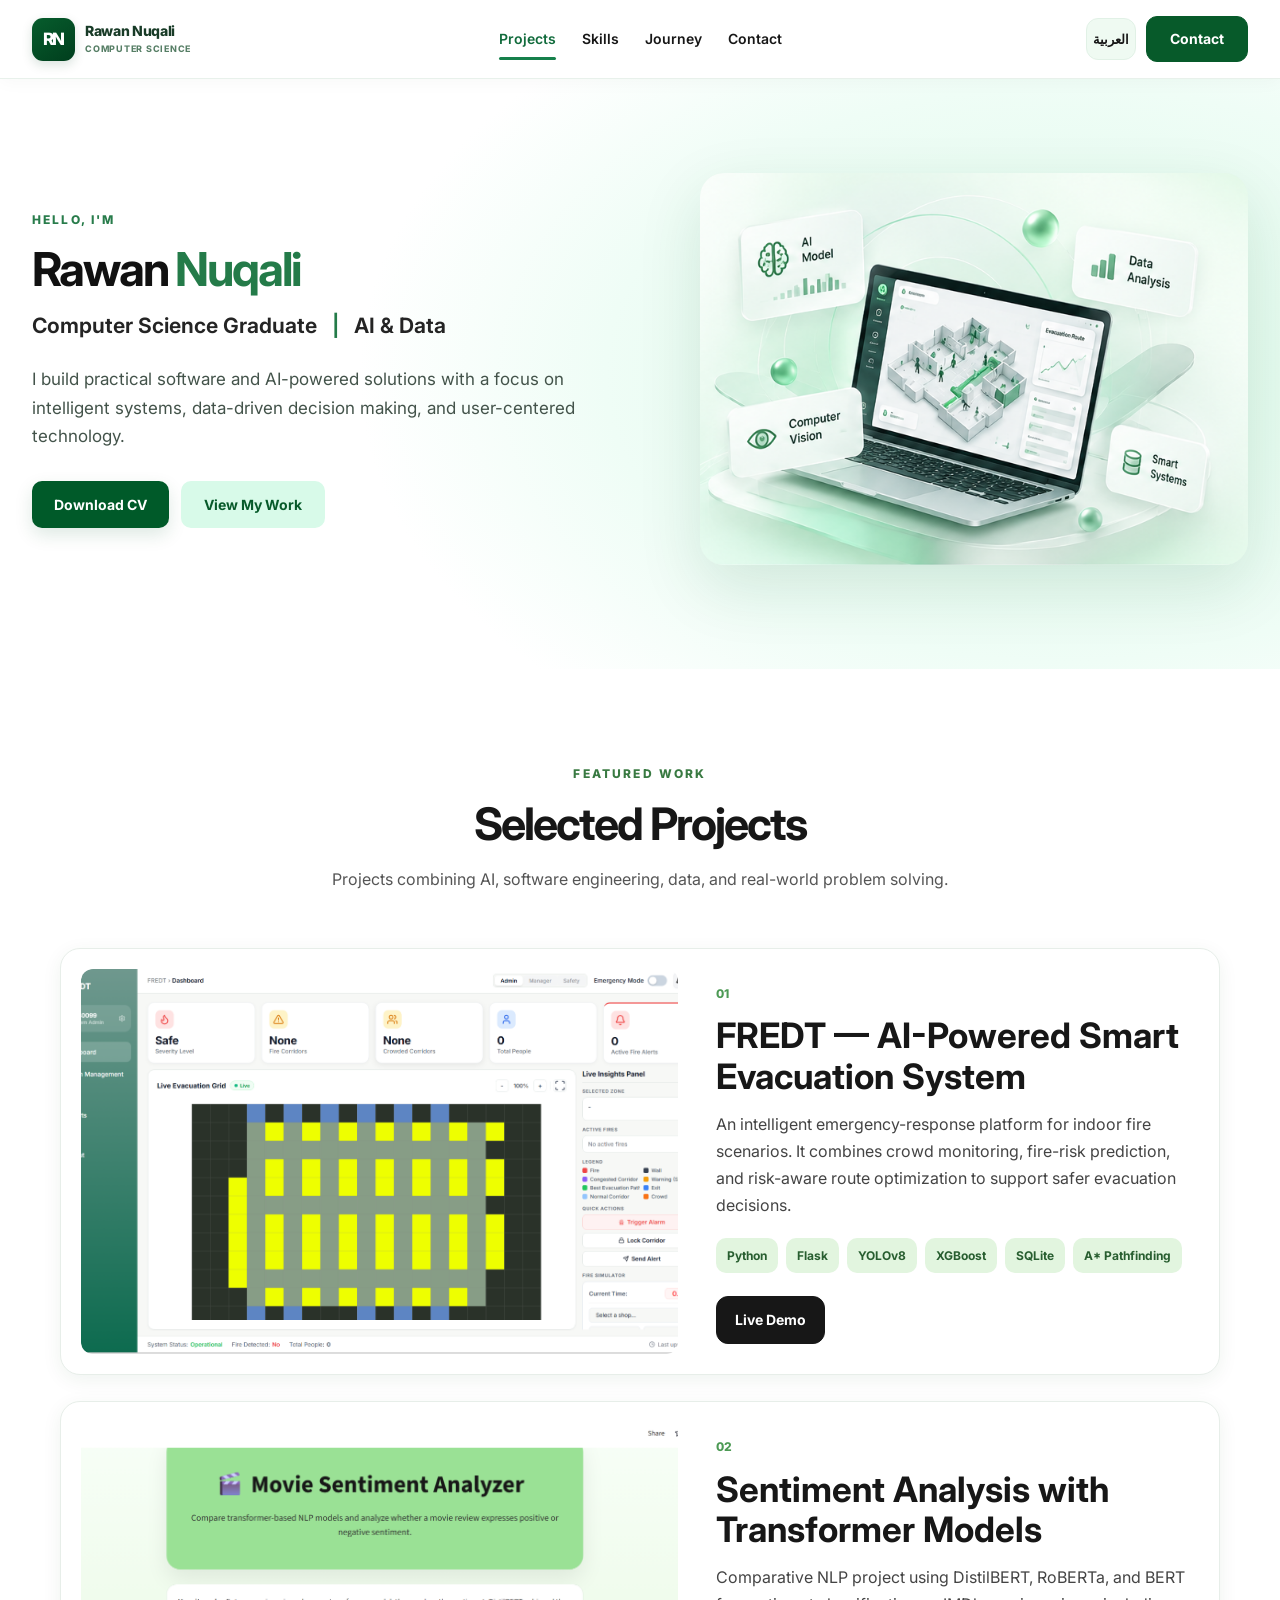
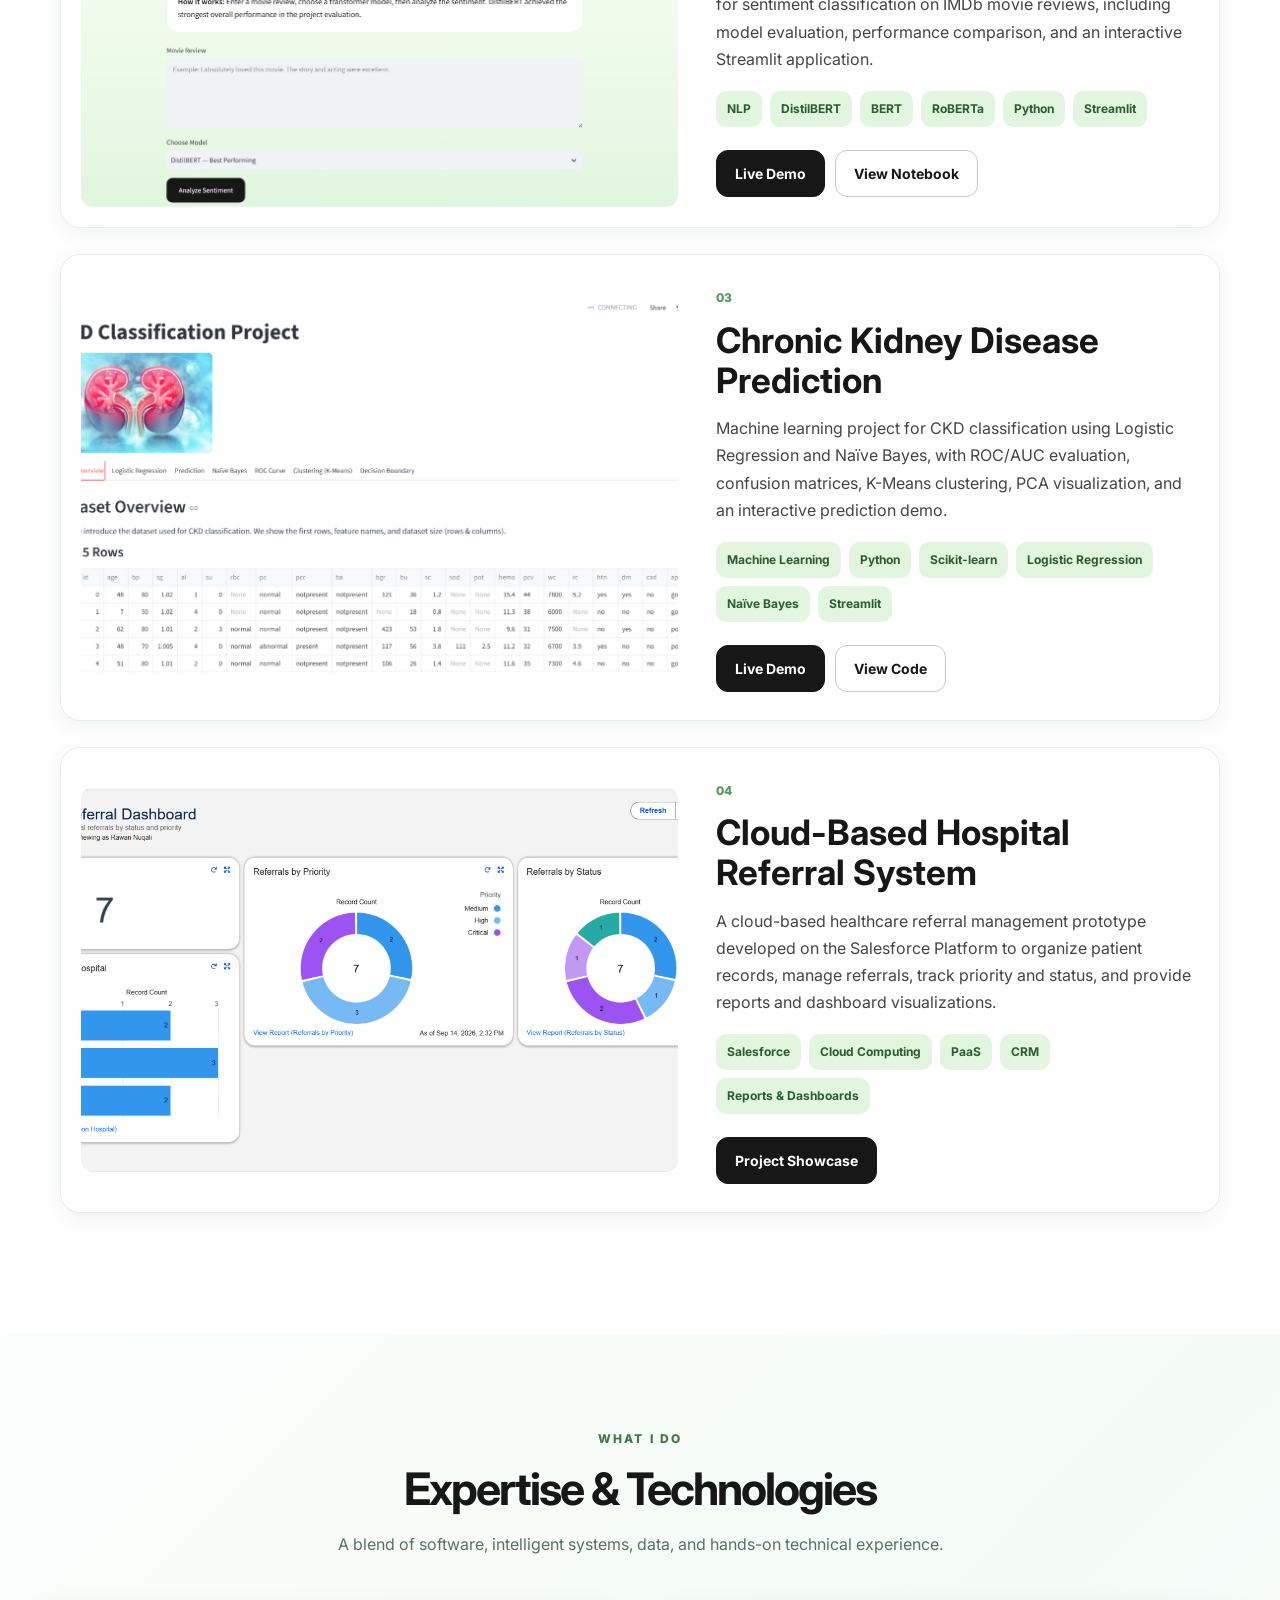
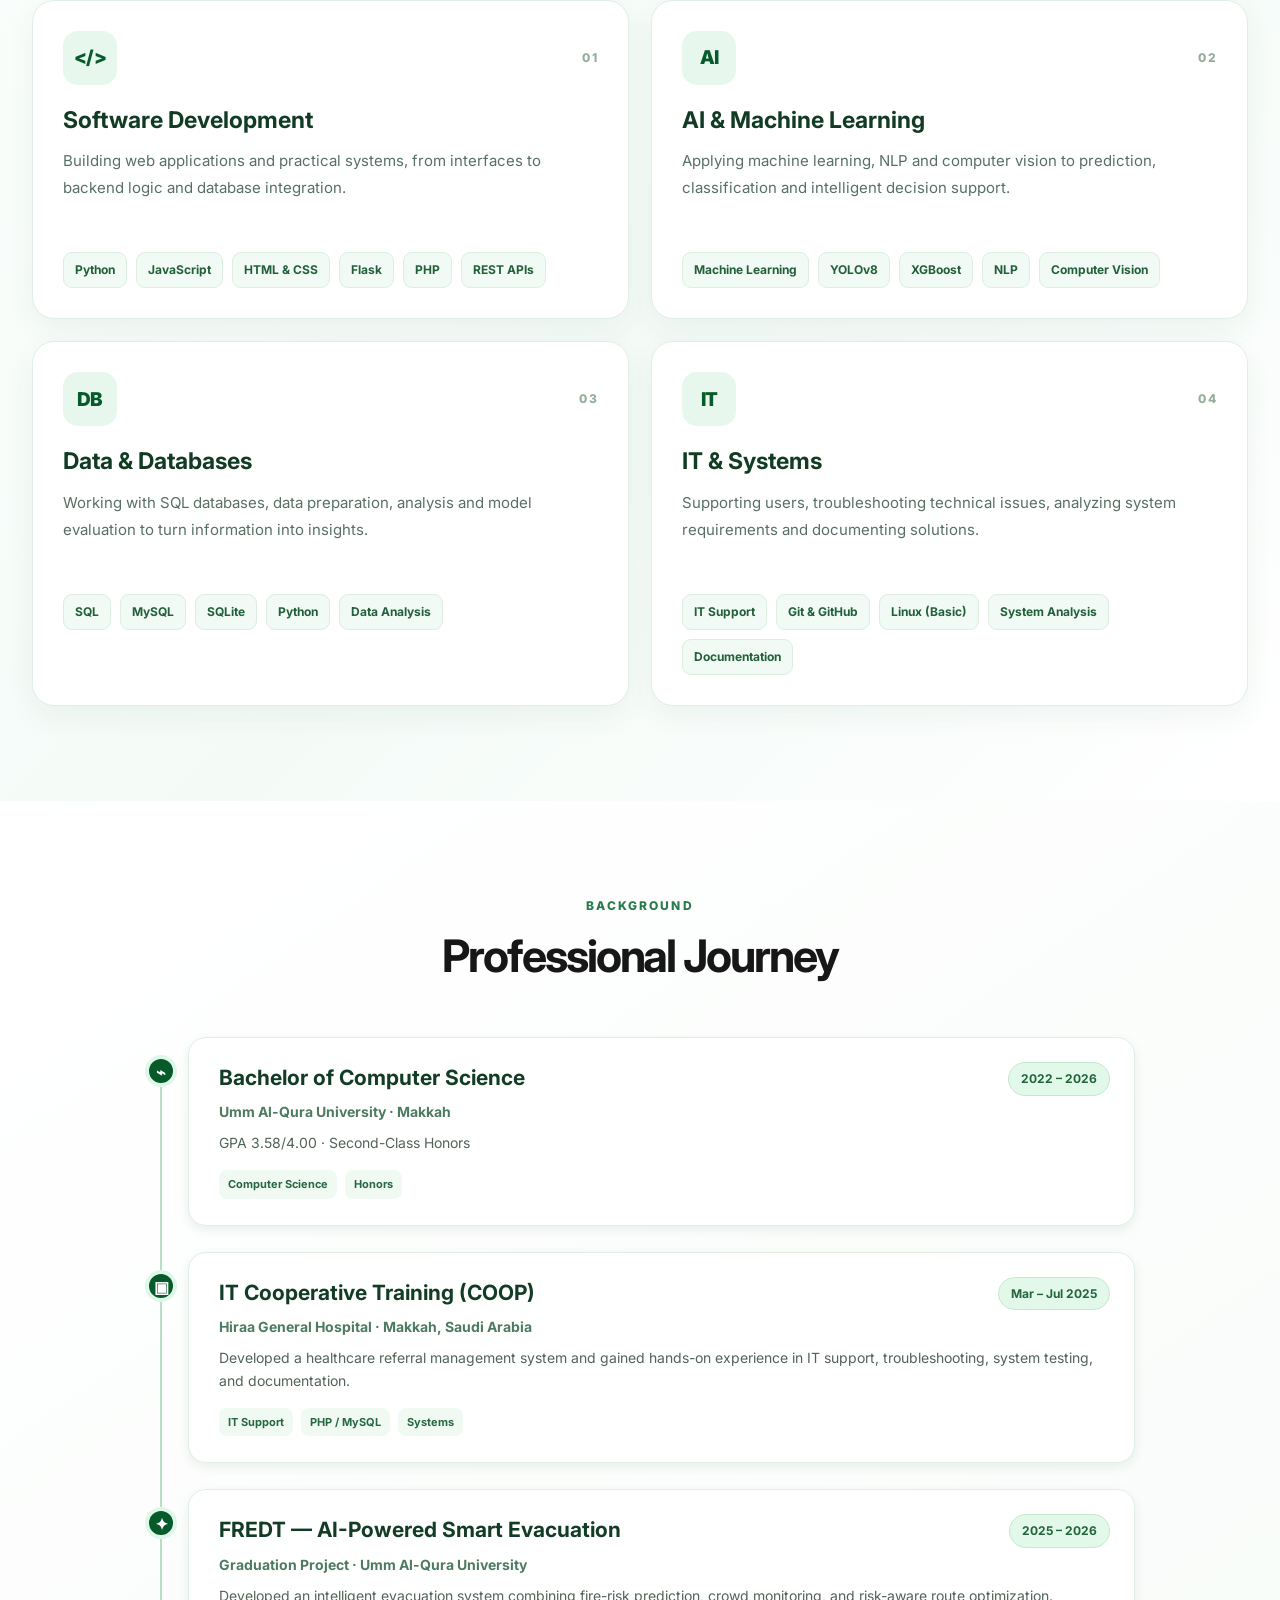
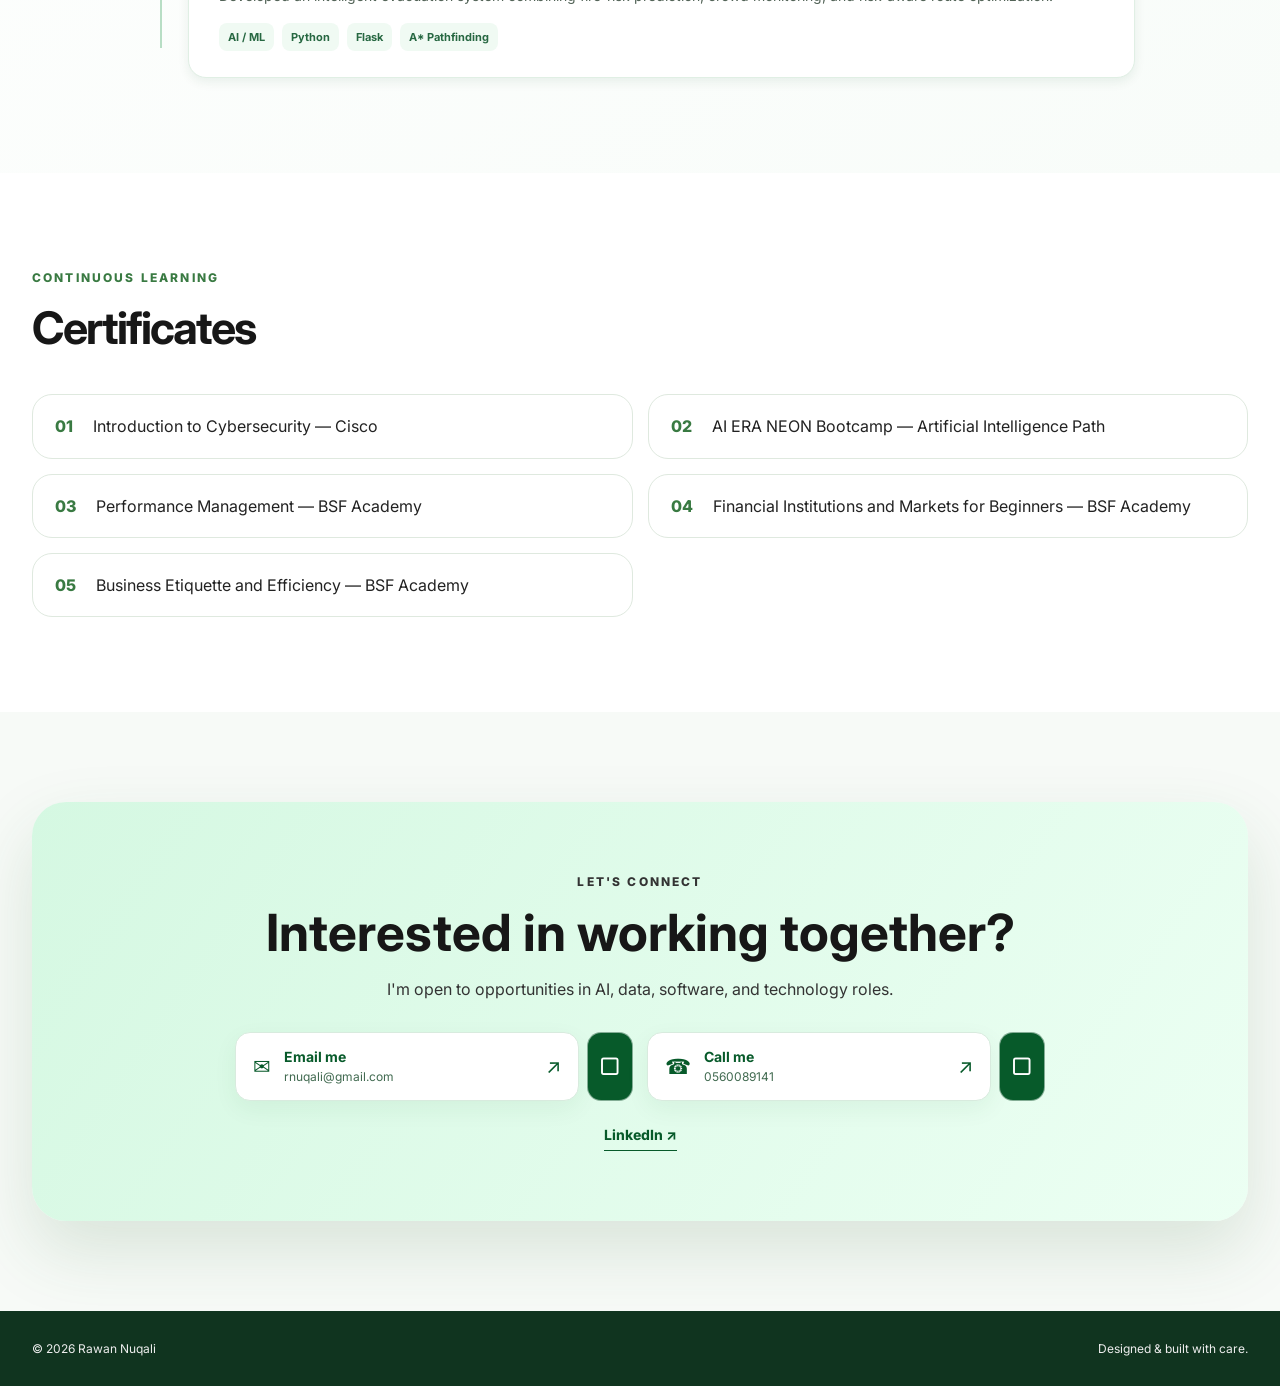
==== commit 8ceebb55: "index.html" ====
--- a/index.html
+++ b/index.html
@@ -20,7 +20,7 @@
     rel="stylesheet"
   >
 
-  <link rel="stylesheet" href="styles.css?v=20261028-journey-projects" />
+  <link rel="stylesheet" href="styles.css?v=20261028-expertise" />
   <link rel="icon" type="image/svg+xml" href="favicon.svg" />
 </head>
 
@@ -431,96 +431,37 @@
     </section>
 
 
-    <!-- ================= SKILLS ================= -->
-
-    <section class="section light" id="skills">
-
-      <div class="container">
-
-        <div class="section-heading reveal">
-
-          <p class="eyebrow dark" data-i18n="skillsEyebrow">
-            TOOLS &amp; TECHNOLOGIES
-          </p>
-
-          <h3 data-i18n="skillsTitle">
-            Skills
-          </h3>
-
-        </div>
-
-        <div class="skills-grid reveal">
-
-          <div class="skill-group">
-
-            <h4 data-i18n="skillsProgramming">
-              Programming &amp; Web
-            </h4>
-
-            <div class="skill-logo-grid">
-  <div class="skill-tile"><div class="skill-icon"><img src="python.svg" alt="" loading="lazy" decoding="async" /></div><span class="skill-name">Python</span></div>
-  <div class="skill-tile"><div class="skill-icon"><img src="javascript.svg" alt="" loading="lazy" decoding="async" /></div><span class="skill-name">JavaScript</span></div>
-  <div class="skill-tile"><div class="skill-icon"><img src="html.svg" alt="" loading="lazy" decoding="async" /></div><span class="skill-name">HTML</span></div>
-  <div class="skill-tile"><div class="skill-icon"><img src="css.svg" alt="" loading="lazy" decoding="async" /></div><span class="skill-name">CSS</span></div>
-  <div class="skill-tile"><div class="skill-icon"><img src="flask.svg" alt="" loading="lazy" decoding="async" /></div><span class="skill-name">Flask</span></div>
-  <div class="skill-tile"><div class="skill-icon"><img src="rest-api.svg" alt="" loading="lazy" decoding="async" /></div><span class="skill-name">REST APIs</span></div>
-</div>
-
-          </div>
-
-          <div class="skill-group">
-
-            <h4 data-i18n="skillsAI">
-              AI &amp; Data
-            </h4>
-
-            <div class="skill-logo-grid">
-  <div class="skill-tile"><div class="skill-icon"><img src="machine-learning.svg" alt="" loading="lazy" decoding="async" /></div><span class="skill-name">Machine Learning</span></div>
-  <div class="skill-tile"><div class="skill-icon"><img src="yolov8.svg" alt="" loading="lazy" decoding="async" /></div><span class="skill-name">YOLOv8</span></div>
-  <div class="skill-tile"><div class="skill-icon"><img src="xgboost.svg" alt="" loading="lazy" decoding="async" /></div><span class="skill-name">XGBoost</span></div>
-  <div class="skill-tile"><div class="skill-icon"><img src="nlp.svg" alt="" loading="lazy" decoding="async" /></div><span class="skill-name">NLP</span></div>
-  <div class="skill-tile"><div class="skill-icon"><img src="computer-vision.svg" alt="" loading="lazy" decoding="async" /></div><span class="skill-name">Computer Vision</span></div>
-</div>
-
-          </div>
-
-          <div class="skill-group">
-
-            <h4 data-i18n="skillsSystems">
-              Systems &amp; Tools
-            </h4>
-
-            <div class="skill-logo-grid">
-  <div class="skill-tile"><div class="skill-icon"><img src="sqlite.svg" alt="" loading="lazy" decoding="async" /></div><span class="skill-name">SQLite</span></div>
-  <div class="skill-tile"><div class="skill-icon"><img src="github.svg" alt="" loading="lazy" decoding="async" /></div><span class="skill-name">Git &amp; GitHub</span></div>
-  <div class="skill-tile"><div class="skill-icon"><img src="linux.svg" alt="" loading="lazy" decoding="async" /></div><span class="skill-name">Linux (Basic)</span></div>
-  <div class="skill-tile"><div class="skill-icon"><img src="system-analysis.svg" alt="" loading="lazy" decoding="async" /></div><span class="skill-name">System Analysis</span></div>
-  <div class="skill-tile"><div class="skill-icon"><img src="documentation.svg" alt="" loading="lazy" decoding="async" /></div><span class="skill-name">Software Documentation</span></div>
-</div>
-
-          </div>
-
-          <div class="skill-group">
-
-            <h4 data-i18n="skillsProfessional">
-              Professional
-            </h4>
-
-            <div class="skill-list">
-              <span>Problem Solving</span>
-              <span>Agile Development</span>
-              <span>IT Support</span>
-              <span>Cybersecurity Fundamentals</span>
-            </div>
-
-          </div>
-
-        </div>
-
-      </div>
-
-    </section>
-
+    <!-- ================= EXPERTISE ================= -->
+<section class="section expertise-section" id="skills">
+  <div class="container">
+    <div class="section-heading centered reveal">
+      <p class="eyebrow dark"><span class="expertise-en">WHAT I DO</span><span class="expertise-ar">مجالات خبرتي</span></p>
+      <h3><span class="expertise-en">Expertise &amp; Technologies</span><span class="expertise-ar">المهارات والتقنيات</span></h3>
+      <p><span class="expertise-en">A blend of software, intelligent systems, data, and hands-on technical experience.</span><span class="expertise-ar">مهارات تجمع بين تطوير البرمجيات والأنظمة الذكية والبيانات والخبرة التقنية العملية.</span></p>
+    </div>
+    <div class="expertise-grid"><article class="expertise-card reveal">
+  <div class="expertise-top"><span class="expertise-symbol" aria-hidden="true">&lt;/&gt;</span><span class="expertise-number">01</span></div>
+  <h4><span class="expertise-en">Software Development</span><span class="expertise-ar">تطوير البرمجيات</span></h4>
+  <p><span class="expertise-en">Building web applications and practical systems, from interfaces to backend logic and database integration.</span><span class="expertise-ar">تطوير تطبيقات الويب والأنظمة العملية، من الواجهات إلى منطق الخادم وربط قواعد البيانات.</span></p>
+  <div class="expertise-tools"><span>Python</span><span>JavaScript</span><span>HTML &amp; CSS</span><span>Flask</span><span>PHP</span><span>REST APIs</span></div>
+</article><article class="expertise-card reveal">
+  <div class="expertise-top"><span class="expertise-symbol" aria-hidden="true">AI</span><span class="expertise-number">02</span></div>
+  <h4><span class="expertise-en">AI & Machine Learning</span><span class="expertise-ar">الذكاء الاصطناعي وتعلم الآلة</span></h4>
+  <p><span class="expertise-en">Applying machine learning, NLP and computer vision to prediction, classification and intelligent decision support.</span><span class="expertise-ar">تطبيق تعلم الآلة ومعالجة اللغة والرؤية الحاسوبية للتنبؤ والتصنيف ودعم اتخاذ القرار.</span></p>
+  <div class="expertise-tools"><span>Machine Learning</span><span>YOLOv8</span><span>XGBoost</span><span>NLP</span><span>Computer Vision</span></div>
+</article><article class="expertise-card reveal">
+  <div class="expertise-top"><span class="expertise-symbol" aria-hidden="true">DB</span><span class="expertise-number">03</span></div>
+  <h4><span class="expertise-en">Data & Databases</span><span class="expertise-ar">البيانات وقواعد البيانات</span></h4>
+  <p><span class="expertise-en">Working with SQL databases, data preparation, analysis and model evaluation to turn information into insights.</span><span class="expertise-ar">التعامل مع قواعد بيانات SQL وتجهيز البيانات وتحليلها وتقييم النماذج لاستخلاص نتائج مفيدة.</span></p>
+  <div class="expertise-tools"><span>SQL</span><span>MySQL</span><span>SQLite</span><span>Python</span><span>Data Analysis</span></div>
+</article><article class="expertise-card reveal">
+  <div class="expertise-top"><span class="expertise-symbol" aria-hidden="true">IT</span><span class="expertise-number">04</span></div>
+  <h4><span class="expertise-en">IT & Systems</span><span class="expertise-ar">تقنية المعلومات والأنظمة</span></h4>
+  <p><span class="expertise-en">Supporting users, troubleshooting technical issues, analyzing system requirements and documenting solutions.</span><span class="expertise-ar">دعم المستخدمين وحل المشكلات التقنية وتحليل متطلبات الأنظمة وتوثيق الحلول.</span></p>
+  <div class="expertise-tools"><span>IT Support</span><span>Git &amp; GitHub</span><span>Linux (Basic)</span><span>System Analysis</span><span>Documentation</span></div>
+</article></div>
+  </div>
+</section>
 
     <!-- ================= PROFESSIONAL JOURNEY ================= -->
     <section class="section timeline-section" id="experience">
--- a/styles.css
+++ b/styles.css
@@ -1635,3 +1635,52 @@
 /* Requested refinement: smaller first-screen name, desktop and mobile */
 .hero h1 { font-size:clamp(34px,3.65vw,53px)!important; line-height:1.15!important; }
 @media(max-width:600px){ .hero h1{font-size:clamp(32px,8vw,42px)!important;} }
+
+/* Projects editorial showcase — image left, copy right */
+.projects-section{background:#fff}
+.project-feature,.project-feature.project-reverse{
+  display:grid!important;
+  grid-template-columns:minmax(0,1.1fr) minmax(0,.9fr)!important;
+  align-items:center!important;
+  width:min(100%,1160px)!important;
+  padding:20px!important;
+  gap:32px!important;
+  margin:0 auto 26px!important;
+  background:#fff!important;
+  border:1px solid #e7eee9!important;
+  border-radius:20px!important;
+  box-shadow:0 5px 20px rgba(14,68,36,.065)!important;
+}
+.project-feature .project-visual,.project-feature.project-reverse .project-visual{order:0!important;min-width:0!important}
+.project-feature .project-copy,.project-feature.project-reverse .project-copy{order:1!important;min-width:0!important;padding:8px 6px!important}
+.project-feature .project-visual{border-radius:12px!important;overflow:hidden!important}
+.project-feature .project-image{width:100%!important;aspect-ratio:1.55/1!important;object-fit:cover!important;border-radius:10px!important}
+.project-feature .project-copy h4{font-size:clamp(25px,2.8vw,35px)!important;margin:10px 0 15px!important}
+.project-feature .tags{margin-top:18px!important}
+.project-feature .project-links{margin-top:23px!important}
+@media(max-width:900px){
+ .project-feature,.project-feature.project-reverse{grid-template-columns:minmax(0,1fr)!important;gap:18px!important;padding:14px!important}
+ .project-feature .project-copy{padding:8px 5px 12px!important}
+}
+
+
+/* Expertise redesign — editorial cards, no external assets required */
+.expertise-section{background:linear-gradient(180deg,#f9fdfa 0%,#f2faf5 100%)}
+.expertise-section .section-heading.centered{margin-bottom:42px}
+.expertise-section .section-heading.centered p:last-child{max-width:660px;margin:16px auto 0;color:#587064}
+.expertise-grid{display:grid;grid-template-columns:repeat(2,minmax(0,1fr));gap:22px}
+.expertise-card{background:#fff;border:1px solid #e1eee6;border-radius:22px;padding:30px;box-shadow:0 10px 30px rgba(14,70,38,.055);transition:transform .25s ease,box-shadow .25s ease,border-color .25s ease}
+.expertise-card:hover{transform:translateY(-4px);border-color:#b6dcc4;box-shadow:0 18px 42px rgba(14,70,38,.11)}
+.expertise-top{display:flex;justify-content:space-between;align-items:center;margin-bottom:21px}
+.expertise-symbol{display:flex;align-items:center;justify-content:center;width:54px;height:54px;border-radius:15px;background:#e7f7ed;color:#075a2a;font-weight:850;font-size:19px;letter-spacing:-.05em}
+.expertise-number{color:#93ad9b;font-size:12px;font-weight:800;letter-spacing:.12em}
+.expertise-card h4{margin:0 0 12px;color:#123b24;font-size:23px;line-height:1.3}
+.expertise-card p{color:#587064;font-size:15px;line-height:1.8;min-height:82px;margin:0 0 23px}
+.expertise-tools{display:flex;flex-wrap:wrap;gap:9px}
+.expertise-tools span{display:inline-flex;padding:7px 11px;border:1px solid #dceee2;border-radius:9px;background:#f1faf4;color:#22603a;font-size:12px;font-weight:700}
+.expertise-ar{display:none}
+html[dir="rtl"] .expertise-en{display:none}
+html[dir="rtl"] .expertise-ar{display:inline}
+html[dir="rtl"] .expertise-card{text-align:right}
+@media(max-width:700px){.expertise-grid{grid-template-columns:1fr;gap:16px}.expertise-card{padding:23px}.expertise-card p{min-height:0}.expertise-card h4{font-size:21px}}
+@media(prefers-reduced-motion:reduce){.expertise-card{transition:none}.expertise-card:hover{transform:none}}
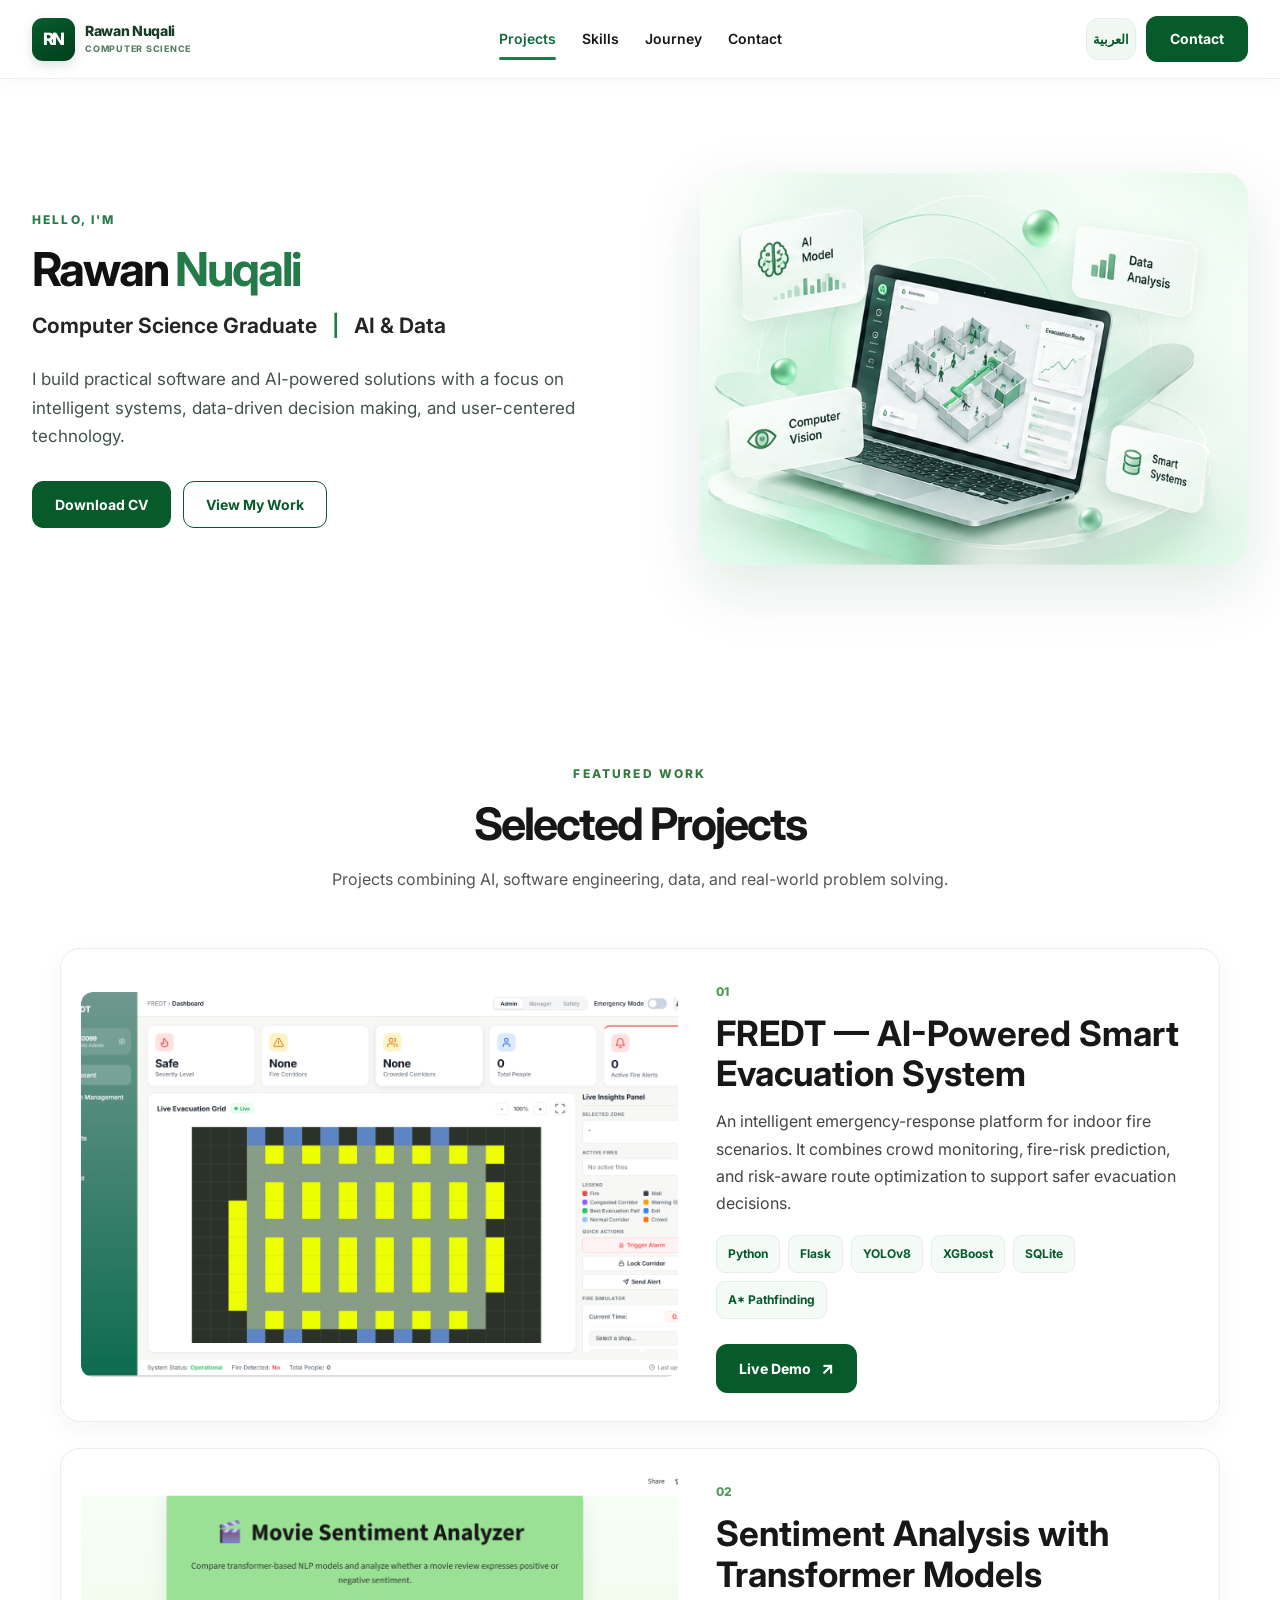
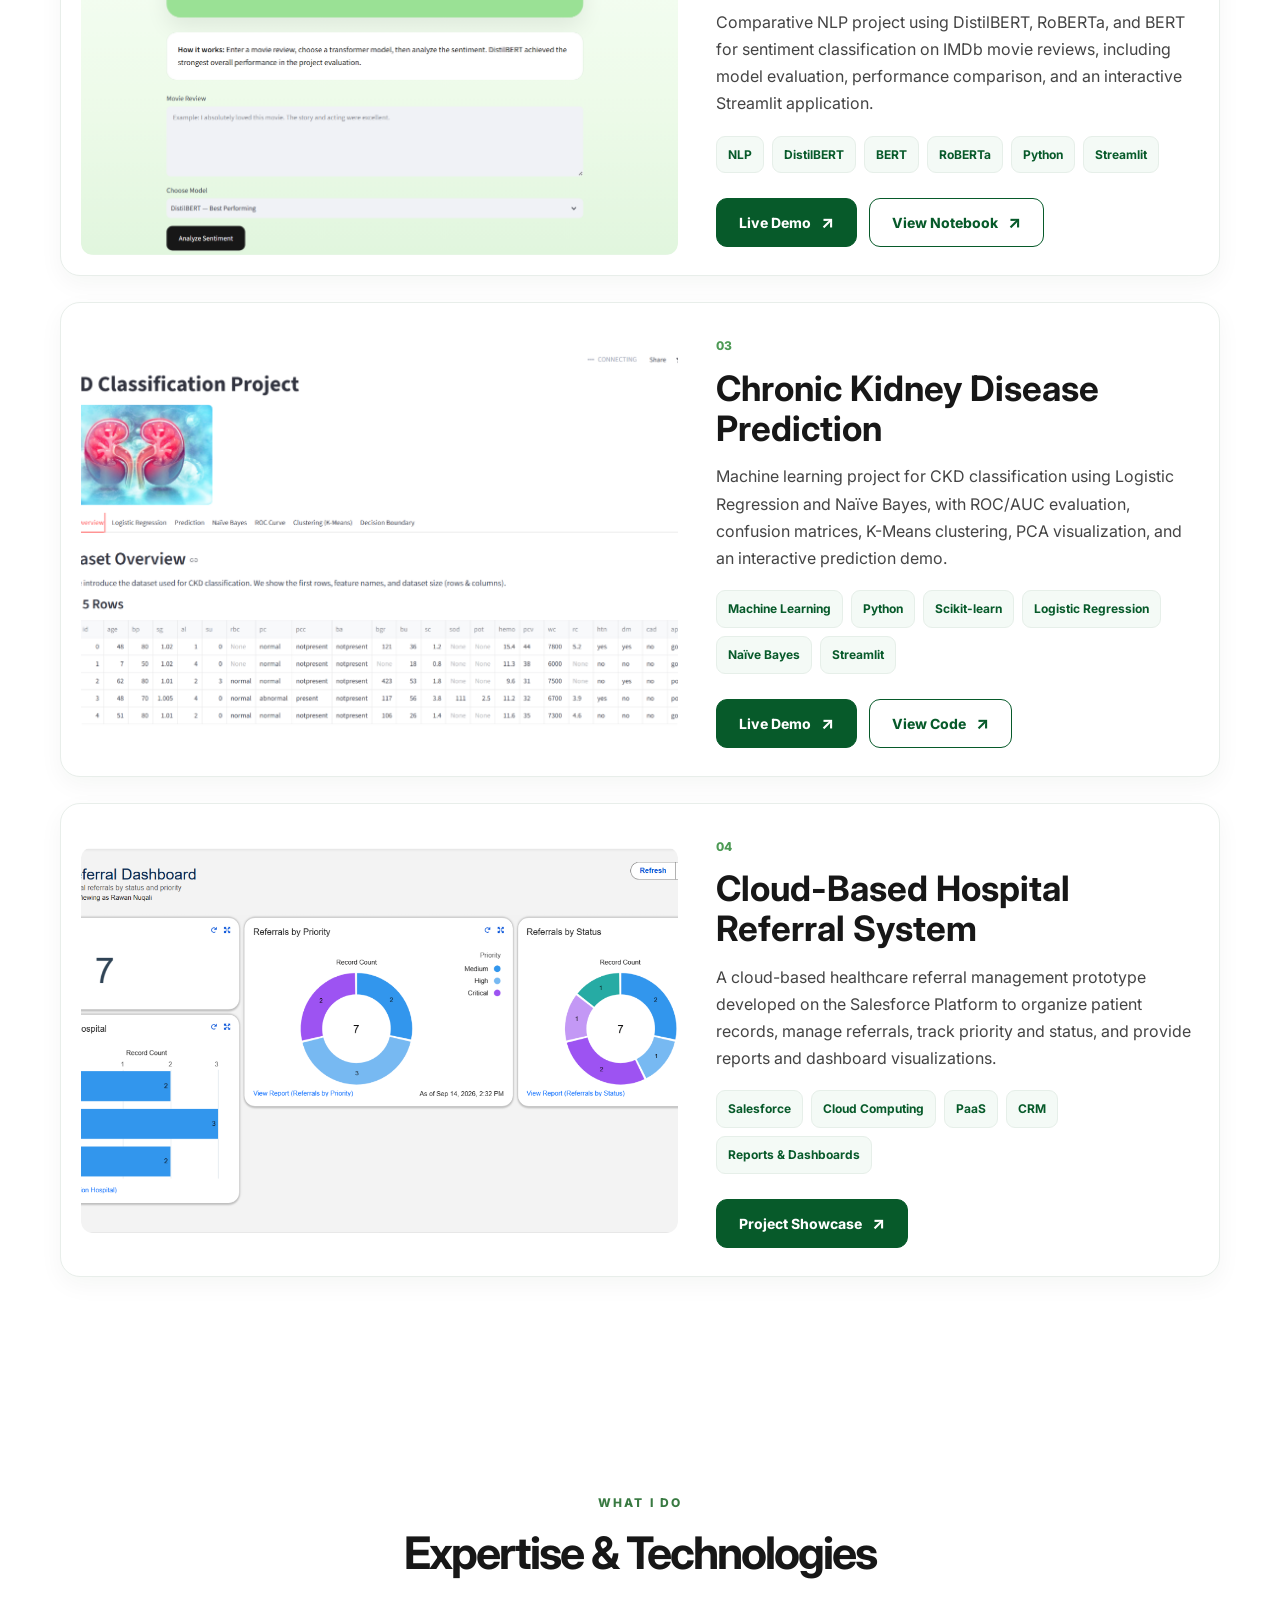
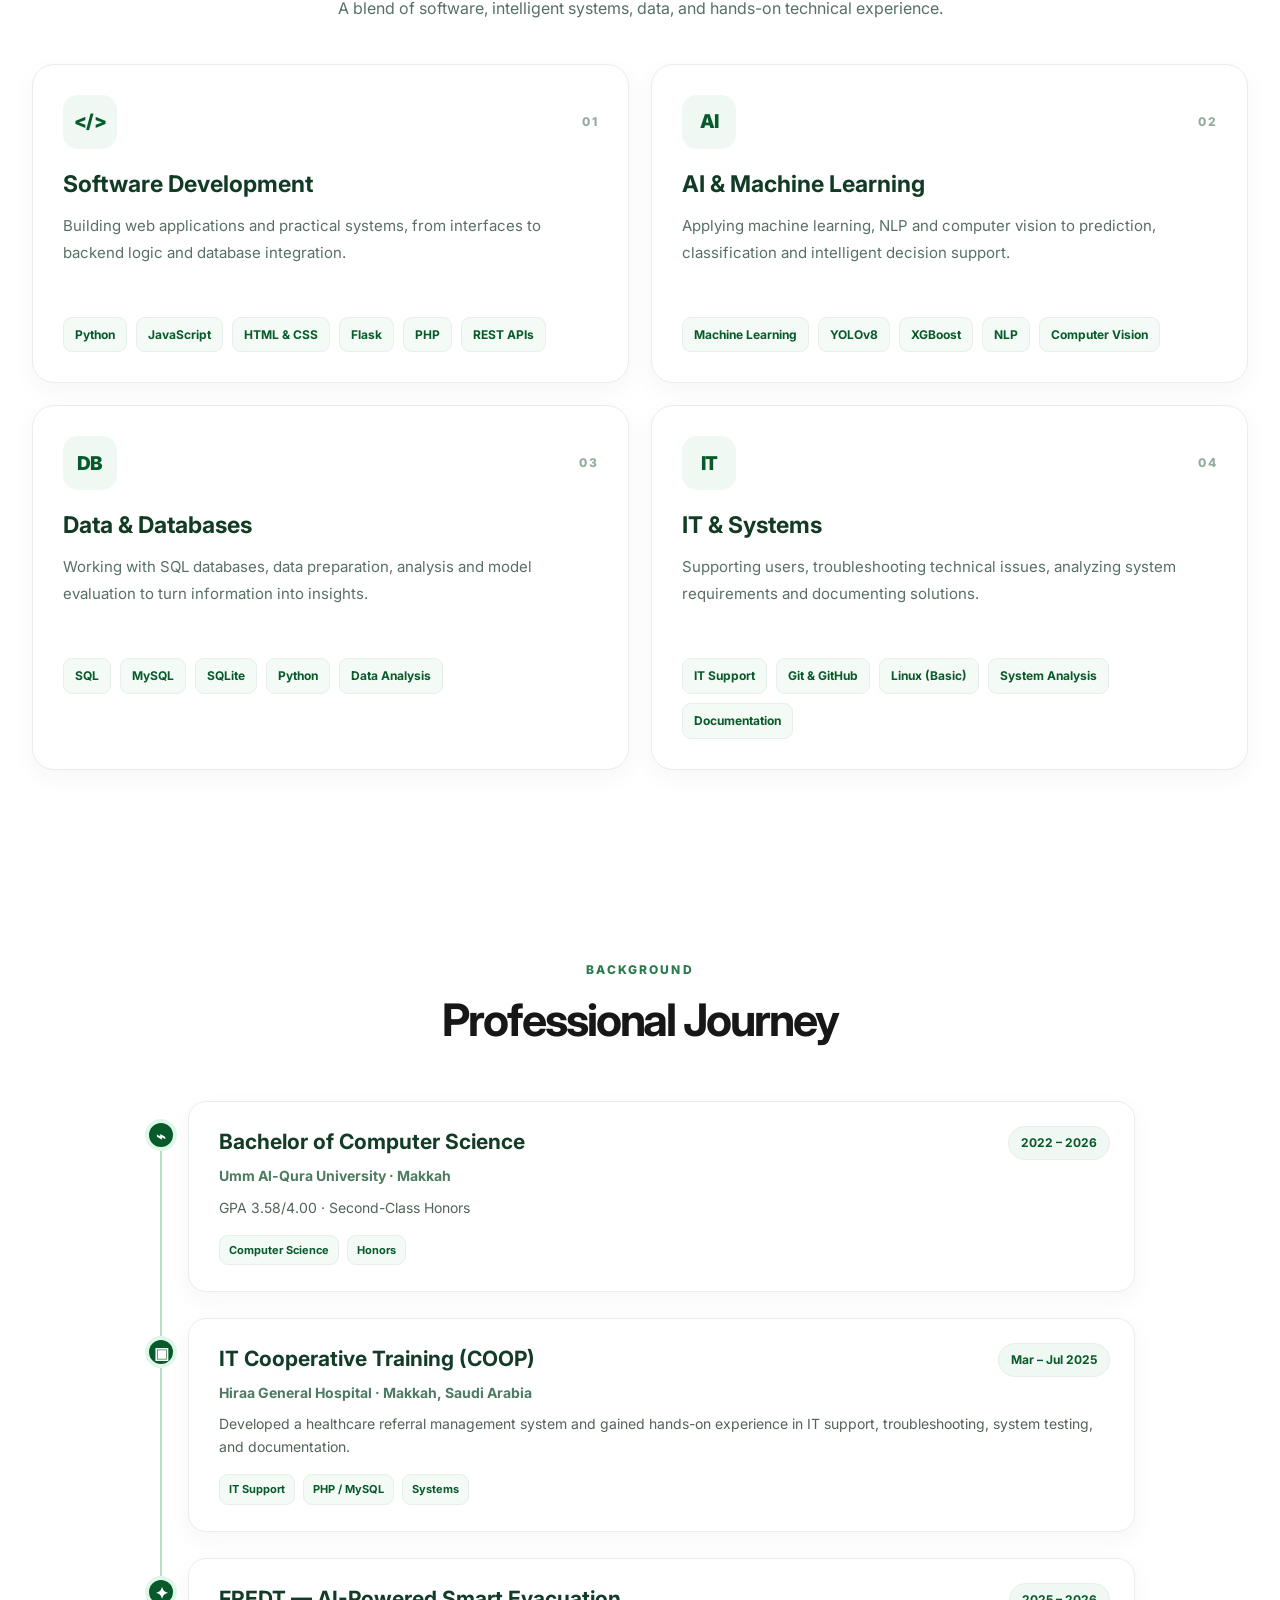
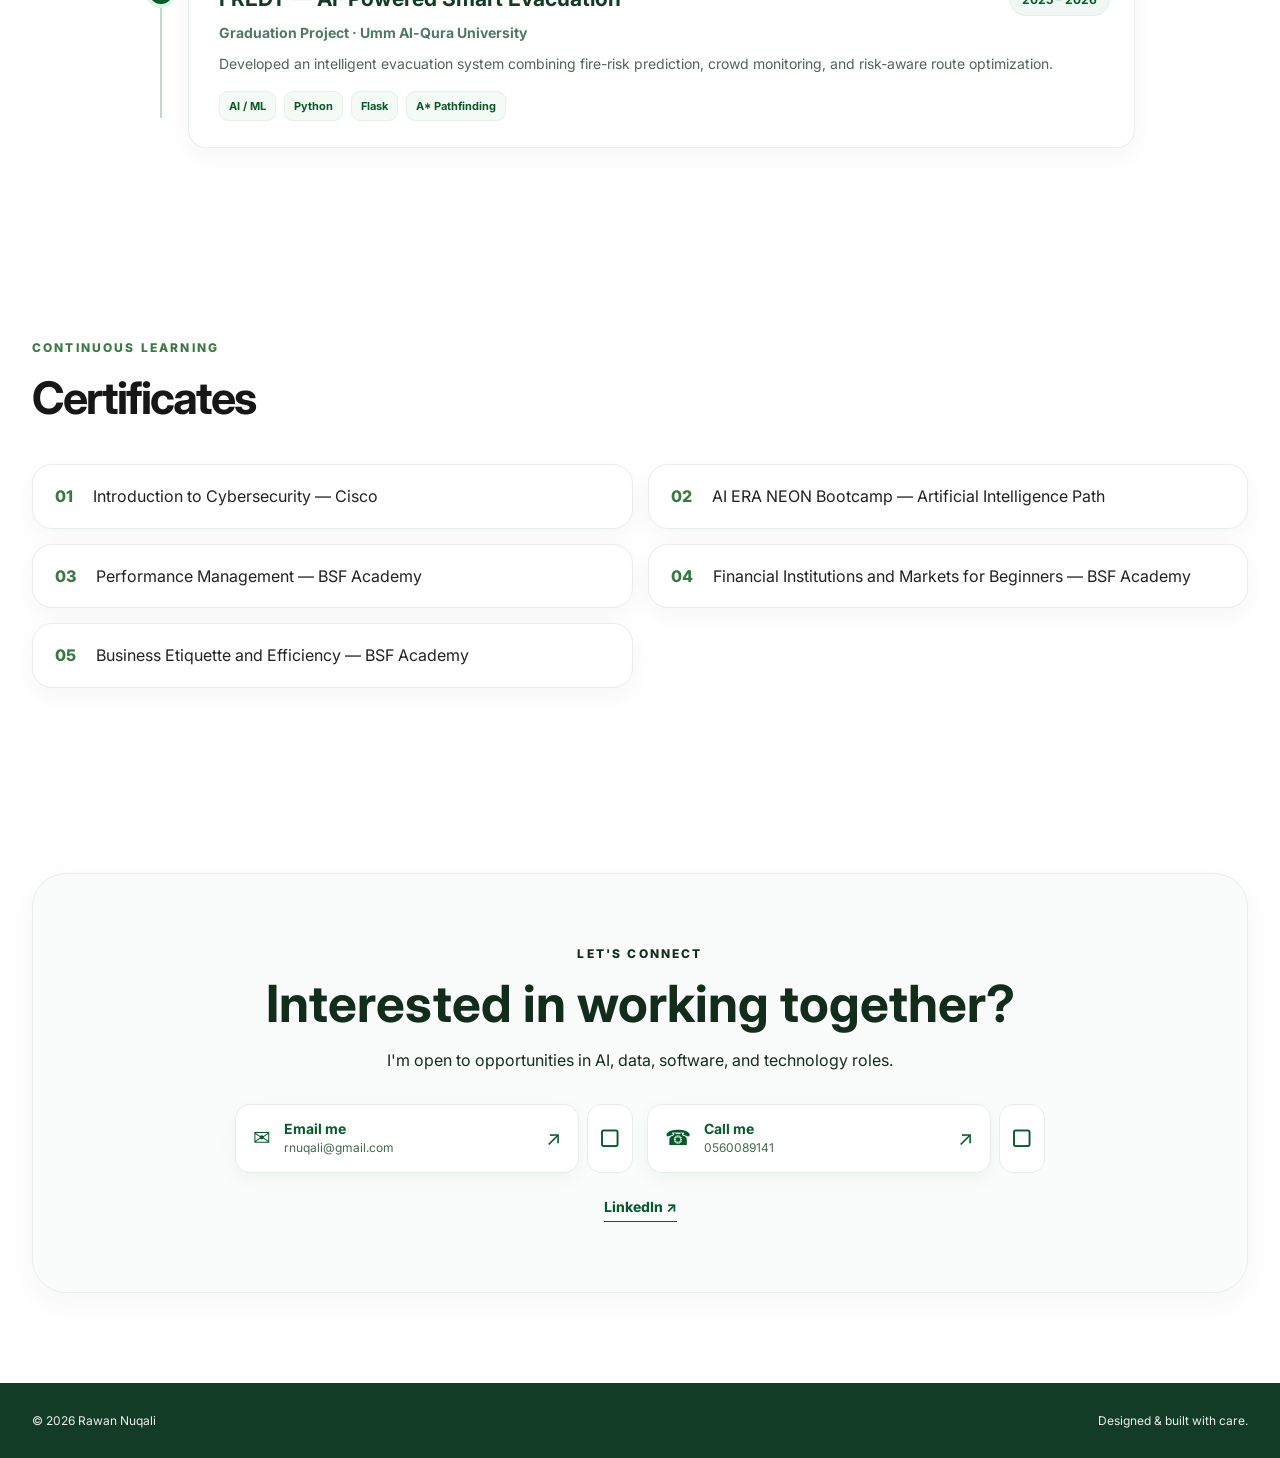
==== commit 2b31ce34: "index.html" ====
--- a/index.html
+++ b/index.html
@@ -20,7 +20,7 @@
     rel="stylesheet"
   >
 
-  <link rel="stylesheet" href="styles.css?v=20261028-expertise" />
+  <link rel="stylesheet" href="styles.css?v=20261029-white1" />
   <link rel="icon" type="image/svg+xml" href="favicon.svg" />
 </head>
 
--- a/styles.css
+++ b/styles.css
@@ -1684,3 +1684,59 @@
 html[dir="rtl"] .expertise-card{text-align:right}
 @media(max-width:700px){.expertise-grid{grid-template-columns:1fr;gap:16px}.expertise-card{padding:23px}.expertise-card p{min-height:0}.expertise-card h4{font-size:21px}}
 @media(prefers-reduced-motion:reduce){.expertise-card{transition:none}.expertise-card:hover{transform:none}}
+
+/* Project action buttons — refined to match the editorial reference */
+.project-feature .project-links{display:flex!important;align-items:center;flex-wrap:wrap;gap:12px!important;margin-top:25px!important}
+.project-feature .project-links a:not(.disabled-link){display:inline-flex!important;align-items:center;justify-content:center;gap:10px;min-height:48px;padding:12px 22px!important;border-radius:12px!important;font-size:14px!important;font-weight:750!important;text-decoration:none!important;box-shadow:none!important;transition:transform .2s ease,background .2s ease,box-shadow .2s ease!important}
+.project-feature .project-links a:first-child:not(.disabled-link){background:#075a2a!important;color:#fff!important;border:1.5px solid #075a2a!important}
+.project-feature .project-links a:first-child:not(.disabled-link)::after{content:"↗";font-size:17px;line-height:1}
+.project-feature .project-links a:nth-child(2):not(.disabled-link){background:#fff!important;color:#075a2a!important;border:1.5px solid #075a2a!important}
+.project-feature .project-links a:nth-child(2):not(.disabled-link)::after{content:"↗";font-size:17px;line-height:1}
+.project-feature .project-links a:first-child:hover{background:#06461f!important;box-shadow:0 7px 18px rgba(7,90,42,.16)!important;transform:translateY(-2px)}
+.project-feature .project-links a:nth-child(2):hover{background:#effaf3!important;transform:translateY(-2px)}
+html[dir="rtl"] .project-feature .project-links a::after{content:"↖"!important}
+@media(max-width:600px){.project-feature .project-links a:not(.disabled-link){width:auto!important;flex:1 1 145px;padding:11px 14px!important}}
+
+/* === Unified forest / soft mint palette across the entire portfolio === */
+:root{--forest:#075a2a;--forest-dark:#06471f;--mint-soft:#edf8f1;--mint-border:#deeee3;--site-bg:#f8fbf9;--site-ink:#132d1d}
+html{background:var(--site-bg)}
+body{background:var(--site-bg)!important;color:var(--site-ink)}
+.site-header{background:rgba(255,255,255,.97)!important;border-bottom:1px solid var(--mint-border)}
+.hero{background:radial-gradient(ellipse 52% 75% at 86% 48%,#e5f6ea 0%,#f5fbf7 68%,transparent 100%),var(--site-bg)!important}
+.light,.projects-section,.expertise-section,.timeline-section,.certificates-section,.contact-section{background:var(--site-bg)!important}
+.expertise-section{background:linear-gradient(180deg,#f8fbf9,#f1f8f3)!important}
+.timeline-section{background:linear-gradient(180deg,#f7fbf8,#edf7f0)!important}
+.contact-section{background:var(--site-bg)!important}
+.contact-card{background:linear-gradient(135deg,#f0f9f3 0%,#e6f4eb 100%)!important;border:1px solid var(--mint-border)!important;box-shadow:0 12px 38px rgba(7,90,42,.06)!important}
+.contact-card h3,.contact-card p{color:var(--site-ink)}
+.project-feature,.project-feature.project-reverse,.expertise-card,.journey-card,.certificate{background:#fff!important;border-color:var(--mint-border)!important;box-shadow:0 8px 28px rgba(7,90,42,.055)!important}
+.project-feature:hover,.expertise-card:hover,.journey-card:hover{box-shadow:0 15px 35px rgba(7,90,42,.095)!important}
+.project-feature .tags span,.expertise-tools span,.journey-tags span{background:var(--mint-soft)!important;color:var(--forest)!important;border:1px solid var(--mint-border)!important;border-radius:9px!important}
+.expertise-symbol{background:var(--mint-soft)!important;color:var(--forest)!important}
+.journey-date{background:var(--mint-soft)!important;color:var(--forest)!important;border-color:var(--mint-border)!important}
+.btn.primary,.btn.white,.nav-cta,.project-feature .project-links a:first-child:not(.disabled-link){background:var(--forest)!important;color:#fff!important;border:1.5px solid var(--forest)!important;box-shadow:none!important}
+.btn.primary:hover,.btn.white:hover,.nav-cta:hover,.project-feature .project-links a:first-child:hover{background:var(--forest-dark)!important;border-color:var(--forest-dark)!important}
+.btn.secondary,.btn.ghost,.project-feature .project-links a:nth-child(2):not(.disabled-link){background:#fff!important;color:var(--forest)!important;border:1.5px solid var(--forest)!important;box-shadow:none!important}
+.btn.secondary:hover,.btn.ghost:hover,.project-feature .project-links a:nth-child(2):hover{background:var(--mint-soft)!important;color:var(--forest)!important}
+.btn,.project-feature .project-links a:not(.disabled-link){border-radius:11px!important}
+.contact-method-link{background:#fff!important;border-color:var(--mint-border)!important;color:var(--forest)!important;box-shadow:0 6px 18px rgba(7,90,42,.05)!important}
+.contact-copy{background:#fff!important;border:1px solid var(--mint-border)!important;color:var(--forest)!important}
+.contact-linkedin{color:var(--forest)!important}
+.language-toggle{background:var(--mint-soft)!important;border-color:var(--mint-border)!important;color:var(--forest)!important}
+footer{background:#123c25!important}
+
+
+/* White editorial background — matches the reference's restrained use of mint */
+:root { --site-bg:#ffffff; --mint-border:#e7eee9; --mint-soft:#f1f8f3; }
+html,body { background:#ffffff!important; }
+main { background:#ffffff!important; }
+.site-header { background:rgba(255,255,255,.97)!important; border-bottom:1px solid #edf1ee!important; }
+.hero { background:#ffffff!important; }
+.light,.projects-section,.expertise-section,.timeline-section,.certificates-section,.contact-section { background:#ffffff!important; }
+.expertise-section,.timeline-section { background:#ffffff!important; }
+.project-feature,.project-feature.project-reverse,.expertise-card,.journey-card,.certificate { background:#ffffff!important; border:1px solid #e8eeea!important; box-shadow:0 8px 24px rgba(20,55,34,.045)!important; }
+.project-feature:hover,.expertise-card:hover,.journey-card:hover { box-shadow:0 16px 34px rgba(20,55,34,.075)!important; }
+.contact-card { background:#fafcfb!important; border:1px solid #e8eeea!important; box-shadow:0 10px 30px rgba(20,55,34,.045)!important; }
+.project-feature .tags span,.expertise-tools span,.journey-tags span { background:#f4faf6!important; border-color:#e6efe9!important; }
+.expertise-symbol,.journey-date { background:#eff8f2!important; }
+.section { scroll-margin-top:75px; }
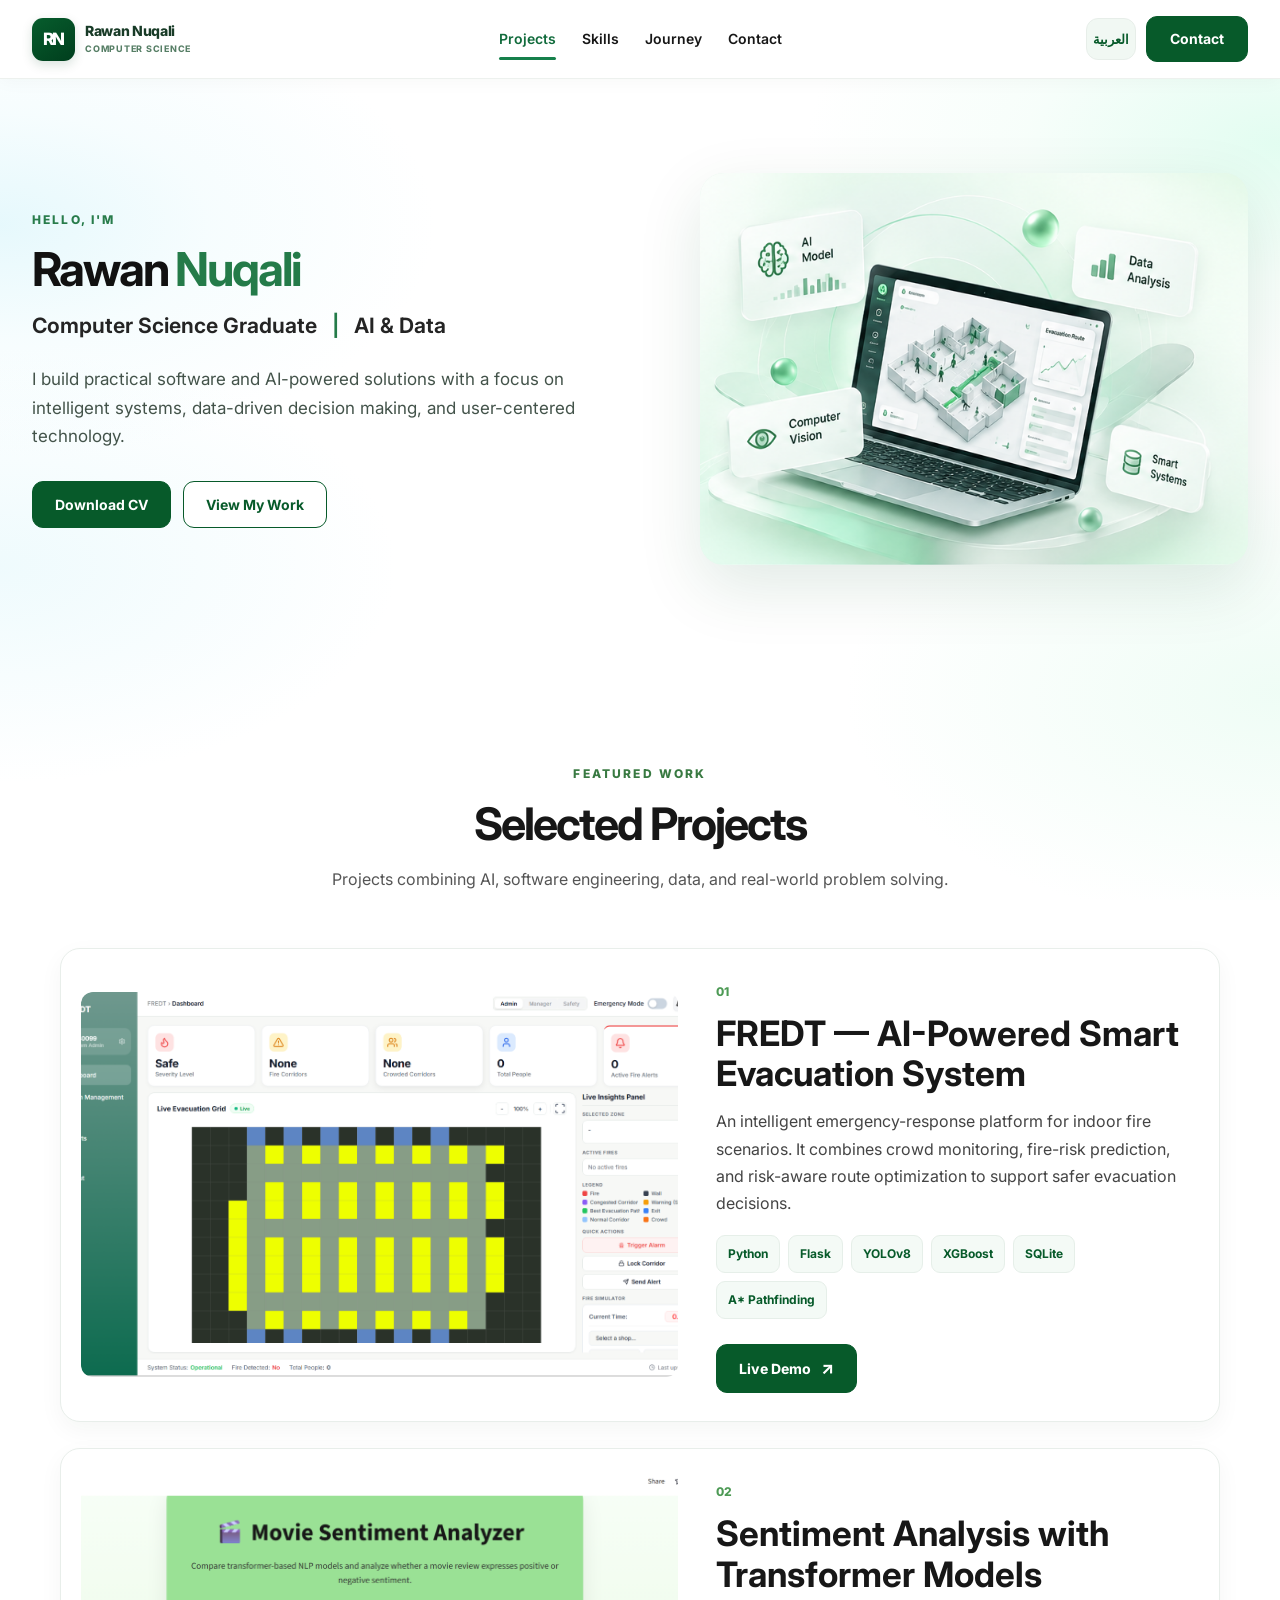
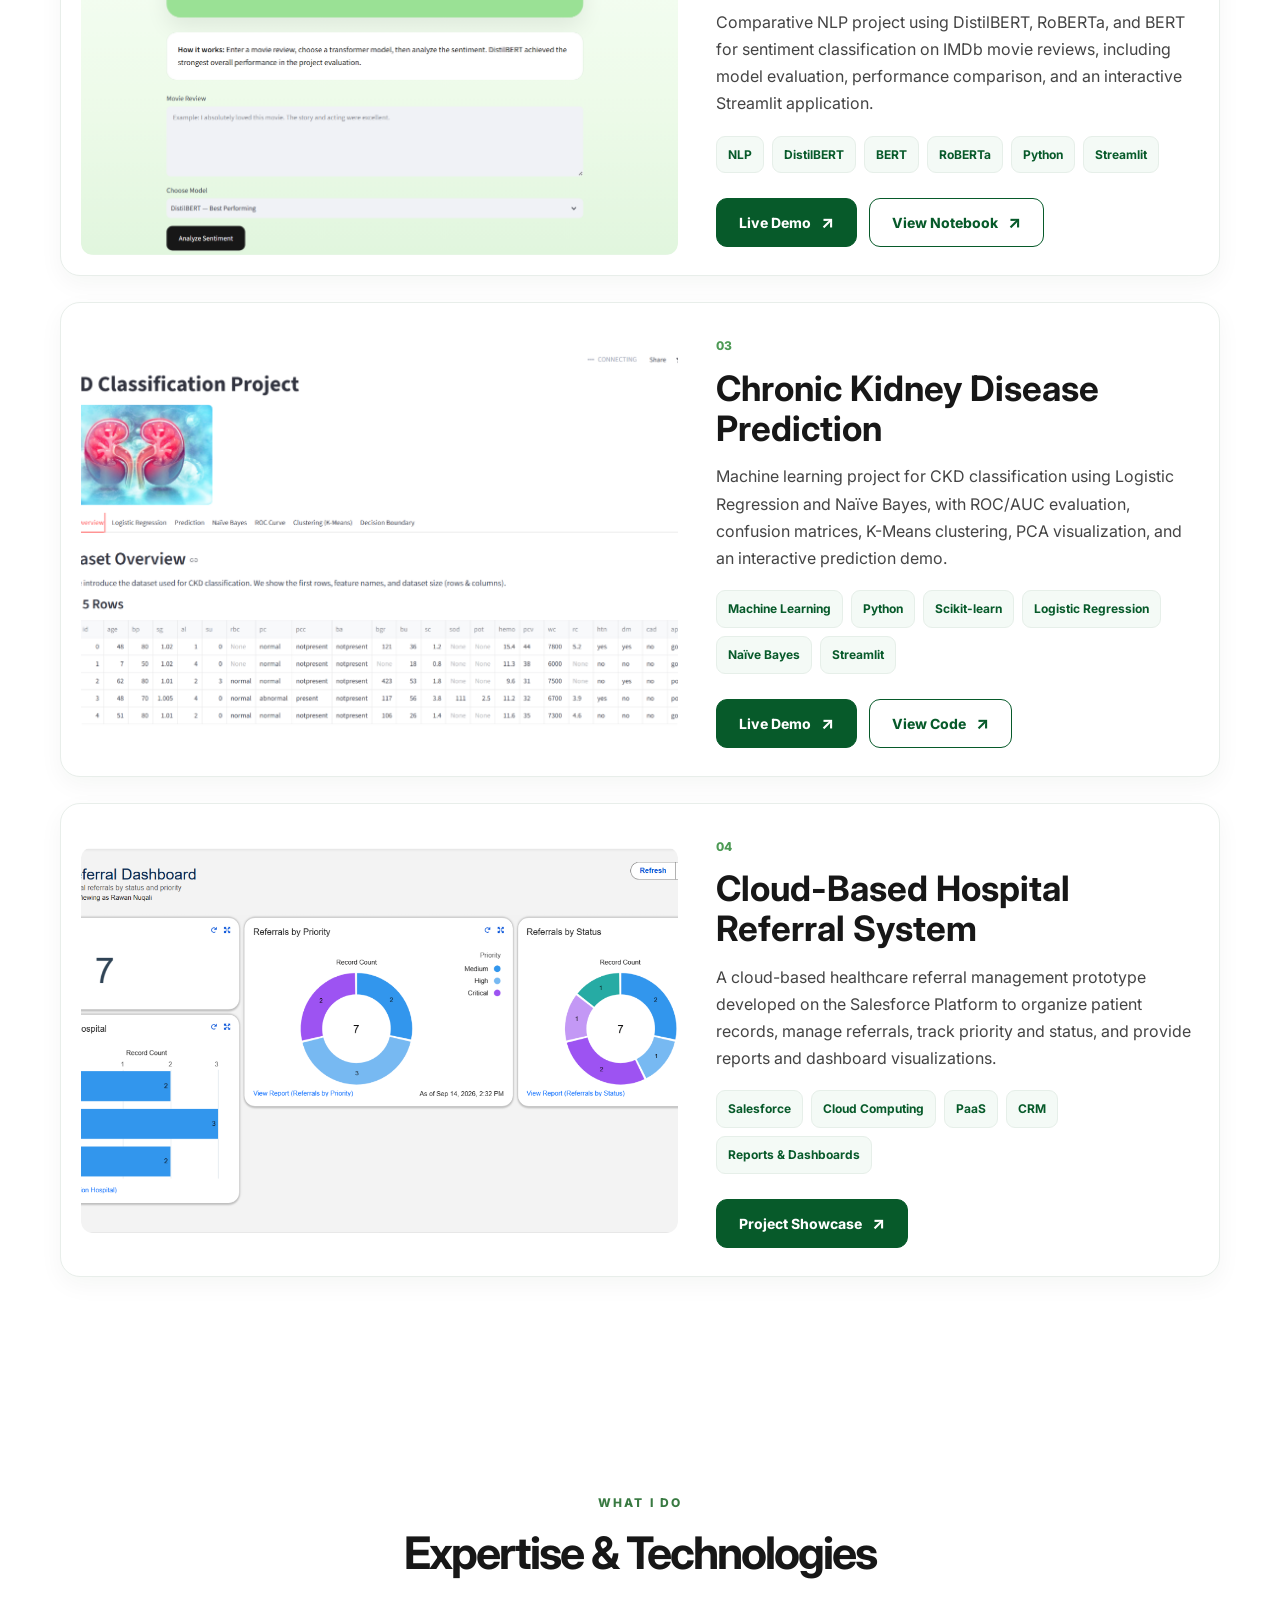
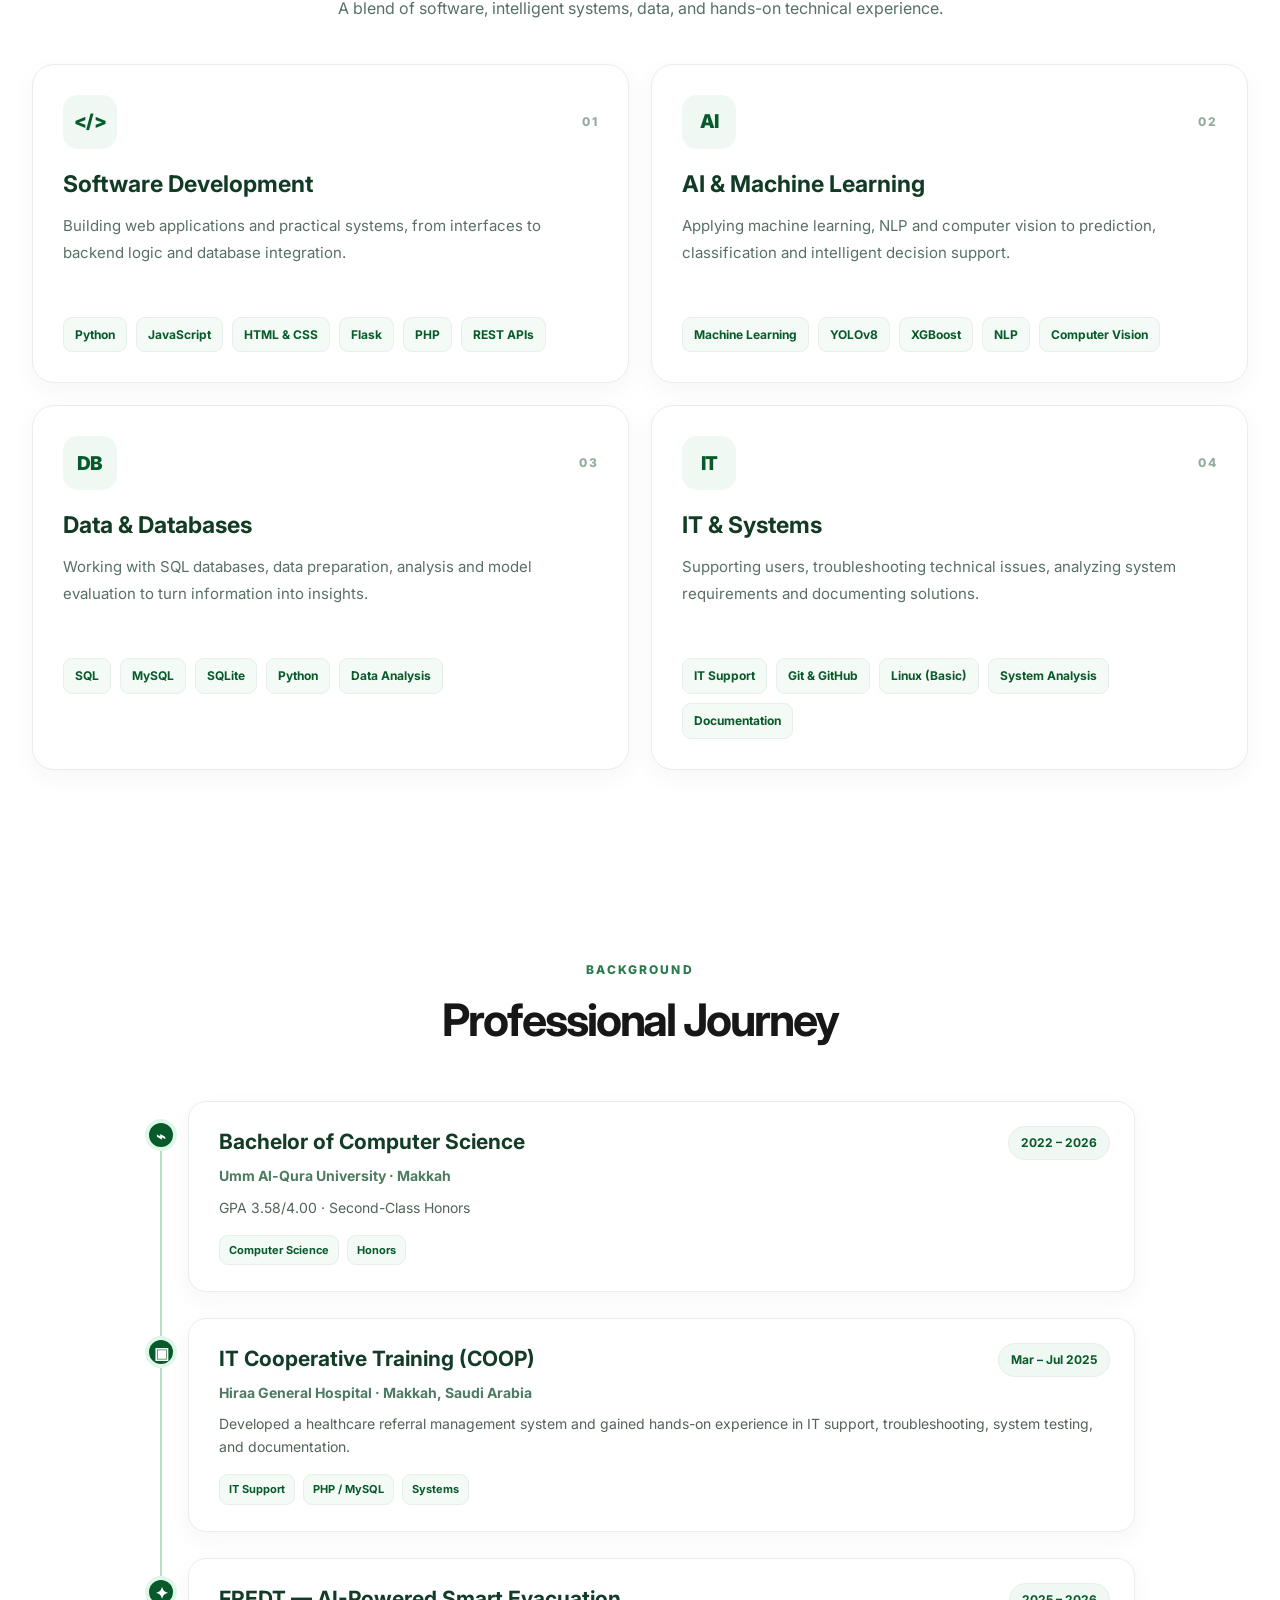
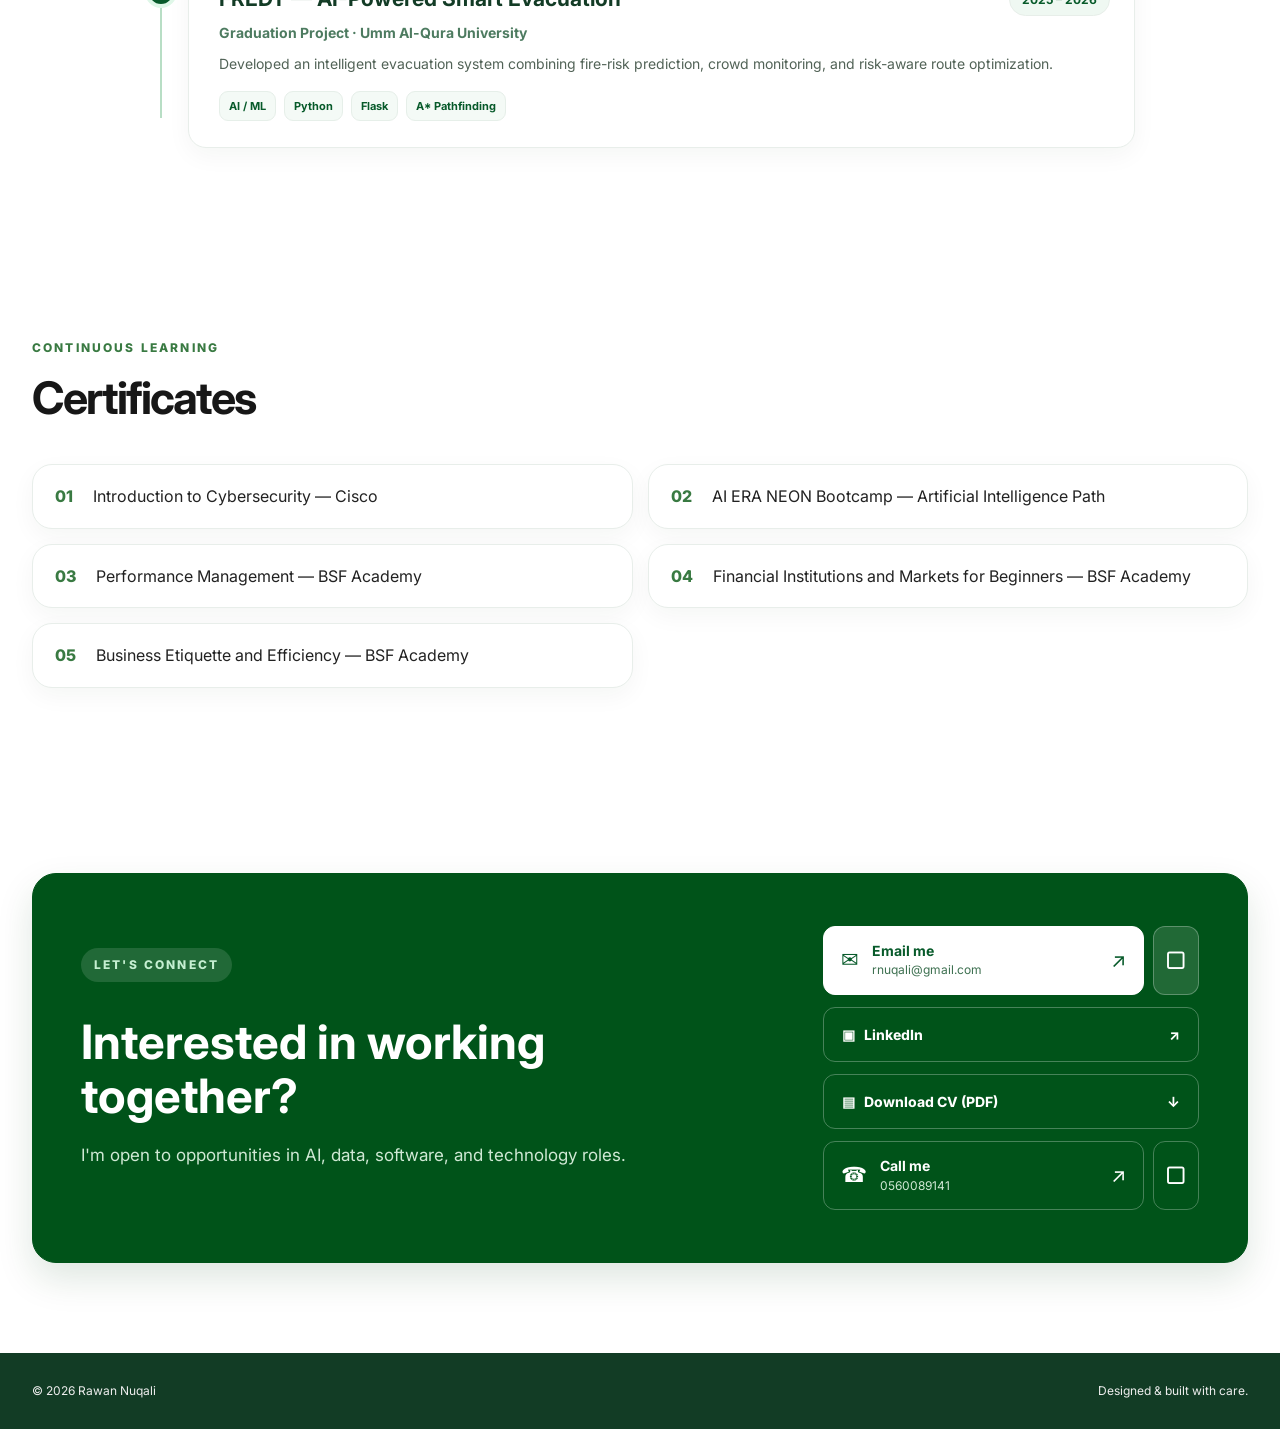
==== commit 69b02300: "index.html" ====
--- a/index.html
+++ b/index.html
@@ -576,20 +576,11 @@
     <section class="contact-section" id="contact">
 
       <div class="container contact-card reveal">
-
-        <p class="eyebrow" data-i18n="contactEyebrow">
-          LET'S CONNECT
-        </p>
-
-        <h3 data-i18n="contactTitle">
-          Interested in working together?
-        </h3>
-
-        <p data-i18n="contactText">
-          I'm open to opportunities in AI, data, software,
-          and technology roles.
-        </p>
-
+        <div class="contact-intro">
+          <p class="eyebrow" data-i18n="contactEyebrow">LET'S CONNECT</p>
+          <h3 data-i18n="contactTitle">Interested in working together?</h3>
+          <p data-i18n="contactText">I'm open to opportunities in AI, data, software, and technology roles.</p>
+        </div>
         <div class="contact-methods">
           <div class="contact-method">
             <a class="contact-method-link" href="mailto:rnuqali@gmail.com" aria-label="Email Rawan">
@@ -599,7 +590,9 @@
             </a>
             <button type="button" class="contact-copy" data-copy="rnuqali@gmail.com" aria-label="Copy email" title="Copy email">▢</button>
           </div>
-          <div class="contact-method">
+          <a class="contact-social-link" href="https://linkedin.com/in/rnuqali" target="_blank" rel="noreferrer"><span>▣ &nbsp; LinkedIn</span><span aria-hidden="true">↗</span></a>
+          <a class="contact-social-link" href="Rawan_Nuqali_Resume.pdf" target="_blank" rel="noreferrer"><span>▤ &nbsp; Download CV (PDF)</span><span aria-hidden="true">↓</span></a>
+          <div class="contact-method contact-phone">
             <a class="contact-method-link" href="tel:+966560089141" aria-label="Call Rawan">
               <span class="contact-method-icon" aria-hidden="true">☎</span>
               <span class="contact-method-info"><strong class="contact-en">Call me</strong><strong class="contact-ar">اتصلي بي</strong><small dir="ltr">0560089141</small></span>
@@ -608,8 +601,6 @@
             <button type="button" class="contact-copy" data-copy="0560089141" aria-label="Copy phone number" title="Copy phone number">▢</button>
           </div>
         </div>
-        <a class="contact-linkedin" href="https://linkedin.com/in/rnuqali" target="_blank" rel="noreferrer">LinkedIn ↗</a>
-
       </div>
 
     </section>
--- a/styles.css
+++ b/styles.css
@@ -1740,3 +1740,69 @@
 .project-feature .tags span,.expertise-tools span,.journey-tags span { background:#f4faf6!important; border-color:#e6efe9!important; }
 .expertise-symbol,.journey-date { background:#eff8f2!important; }
 .section { scroll-margin-top:75px; }
+
+/* Reference-inspired atmospheric edge glow: airy cyan left, mint right, white center. */
+html { background:#fff!important; }
+body {
+  background:
+    radial-gradient(ellipse 34% 26% at 0% 25%, rgba(198,240,249,.44) 0%, rgba(218,246,251,.24) 48%, transparent 100%),
+    radial-gradient(ellipse 37% 28% at 100% 16%, rgba(195,250,225,.48) 0%, rgba(222,251,236,.24) 54%, transparent 100%),
+    radial-gradient(ellipse 31% 24% at 0% 63%, rgba(205,242,249,.32) 0%, transparent 100%),
+    radial-gradient(ellipse 34% 26% at 100% 77%, rgba(208,248,227,.34) 0%, transparent 100%),
+    #fff!important;
+  background-attachment:fixed!important;
+}
+main, .hero, .section, .light, .projects-section, .expertise-section,
+.timeline-section, .certificates-section, .contact-section {
+  background:transparent!important;
+}
+.site-header { background:rgba(255,255,255,.97)!important; }
+.project-feature, .project-feature.project-reverse, .expertise-card,
+.journey-card, .certificate { background:#fff!important; }
+@media(max-width:700px){
+  body { background:
+    radial-gradient(ellipse 65% 22% at 0% 19%, rgba(198,240,249,.38), transparent 100%),
+    radial-gradient(ellipse 65% 25% at 100% 38%, rgba(195,250,225,.42), transparent 100%),
+    radial-gradient(ellipse 65% 25% at 0% 76%, rgba(205,242,249,.27), transparent 100%),
+    #fff!important; background-attachment:fixed!important; }
+}
+
+/* Contact feature panel — intentional green focal point against white edge-glow page */
+.contact-section .contact-card {
+  background:linear-gradient(125deg,#c9f5d7 0%,#a8eec5 55%,#d9f9e5 100%)!important;
+  border:1px solid #a4dfbb!important;
+  box-shadow:0 20px 55px rgba(7,90,42,.11)!important;
+}
+.contact-section .contact-card h3 {color:#063e20!important;}
+.contact-section .contact-card p {color:#235339!important;}
+.contact-section .contact-card .eyebrow {color:#075a2a!important;}
+
+/* Dark forest-green contact feature, matching the supplied visual reference */
+.contact-section .contact-card {
+  display:grid!important;grid-template-columns:minmax(0,1.55fr) minmax(290px,.85fr)!important;
+  align-items:center!important;gap:55px!important;text-align:left!important;
+  padding:52px 48px!important;border-radius:24px!important;
+  background:#005319!important;border:1px solid #005319!important;
+  box-shadow:0 16px 36px rgba(0,70,27,.13)!important;color:#fff!important;
+}
+.contact-section .contact-card .eyebrow {
+  display:inline-flex!important;width:max-content!important;padding:7px 13px!important;
+  border-radius:30px!important;background:rgba(255,255,255,.13)!important;
+  color:#c5efd1!important;font-size:12px!important;font-weight:800!important;
+}
+.contact-section .contact-card h3 {color:#fff!important;font-size:clamp(34px,3.7vw,55px)!important;line-height:1.13!important;max-width:650px!important;margin:19px 0!important;}
+.contact-section .contact-card .contact-intro>p:last-child {color:#d0e9d5!important;font-size:17px!important;line-height:1.7!important;max-width:600px!important;}
+.contact-section .contact-methods {display:flex!important;flex-direction:column!important;gap:12px!important;max-width:none!important;margin:0!important;width:100%!important;text-align:left!important;}
+.contact-section .contact-method {display:flex!important;width:100%!important;gap:9px!important;}
+.contact-section .contact-method-link {background:#fff!important;color:#075a2a!important;border:1px solid #fff!important;border-radius:12px!important;box-shadow:none!important;min-height:65px!important;}
+.contact-section .contact-method-info small {color:#3d7050!important;}
+.contact-section .contact-copy {background:rgba(255,255,255,.13)!important;color:#fff!important;border:1px solid rgba(255,255,255,.27)!important;border-radius:12px!important;}
+.contact-section .contact-copy:hover {background:rgba(255,255,255,.22)!important;}
+.contact-social-link {display:flex;align-items:center;justify-content:space-between;gap:14px;padding:15px 18px;min-height:52px;color:#fff!important;border:1px solid rgba(255,255,255,.28);border-radius:12px;text-decoration:none;font-size:14px;font-weight:750;transition:background .2s;}
+.contact-social-link:hover {background:rgba(255,255,255,.1);}
+.contact-section .contact-phone .contact-method-link {background:transparent!important;color:#fff!important;border-color:rgba(255,255,255,.28)!important;}
+.contact-section .contact-phone .contact-method-info small {color:#d0e9d5!important;}
+.contact-section .contact-phone .contact-copy {background:transparent!important;}
+html[dir="rtl"] .contact-section .contact-card,html[dir="rtl"] .contact-section .contact-methods{text-align:right!important;}
+html[dir="rtl"] .contact-section .contact-method-arrow{margin-left:0;margin-right:auto;}
+@media(max-width:850px){.contact-section .contact-card{grid-template-columns:1fr!important;gap:30px!important;padding:34px 25px!important}.contact-section .contact-card h3{font-size:clamp(31px,7vw,44px)!important}}
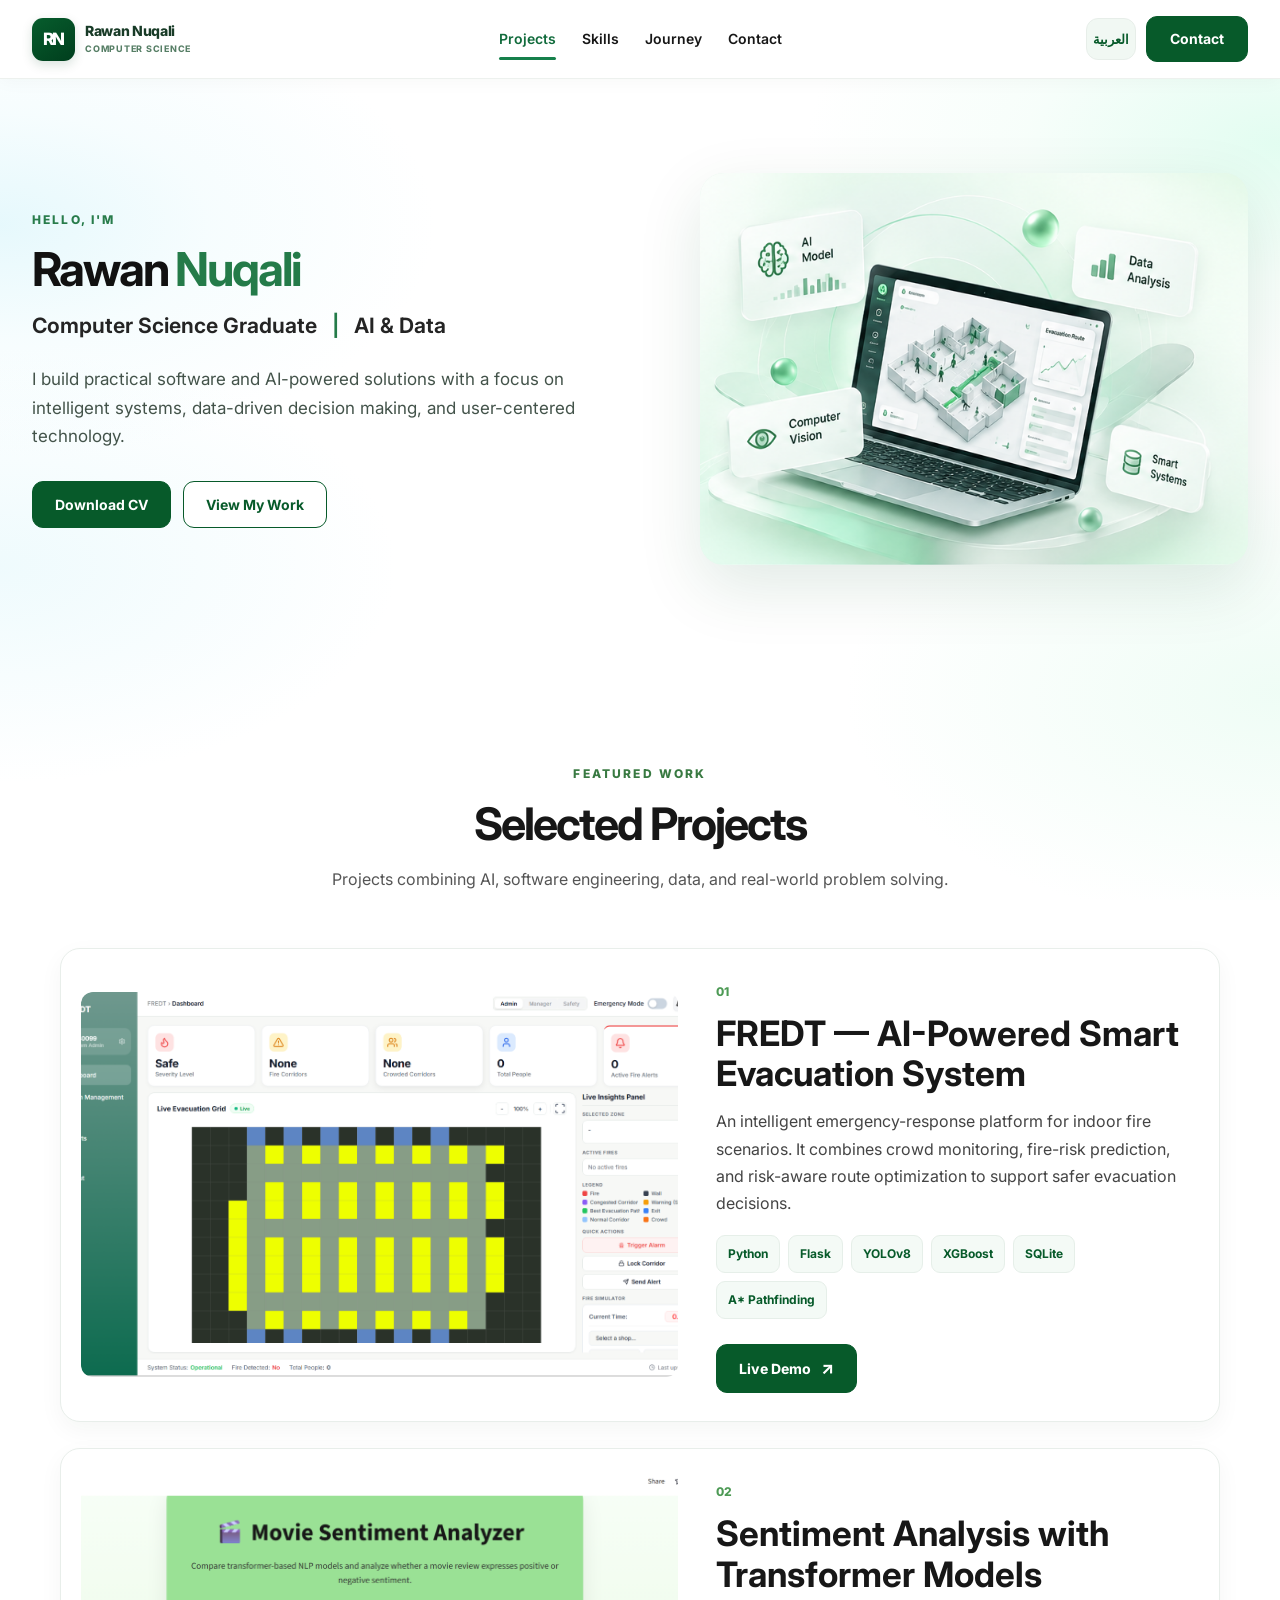
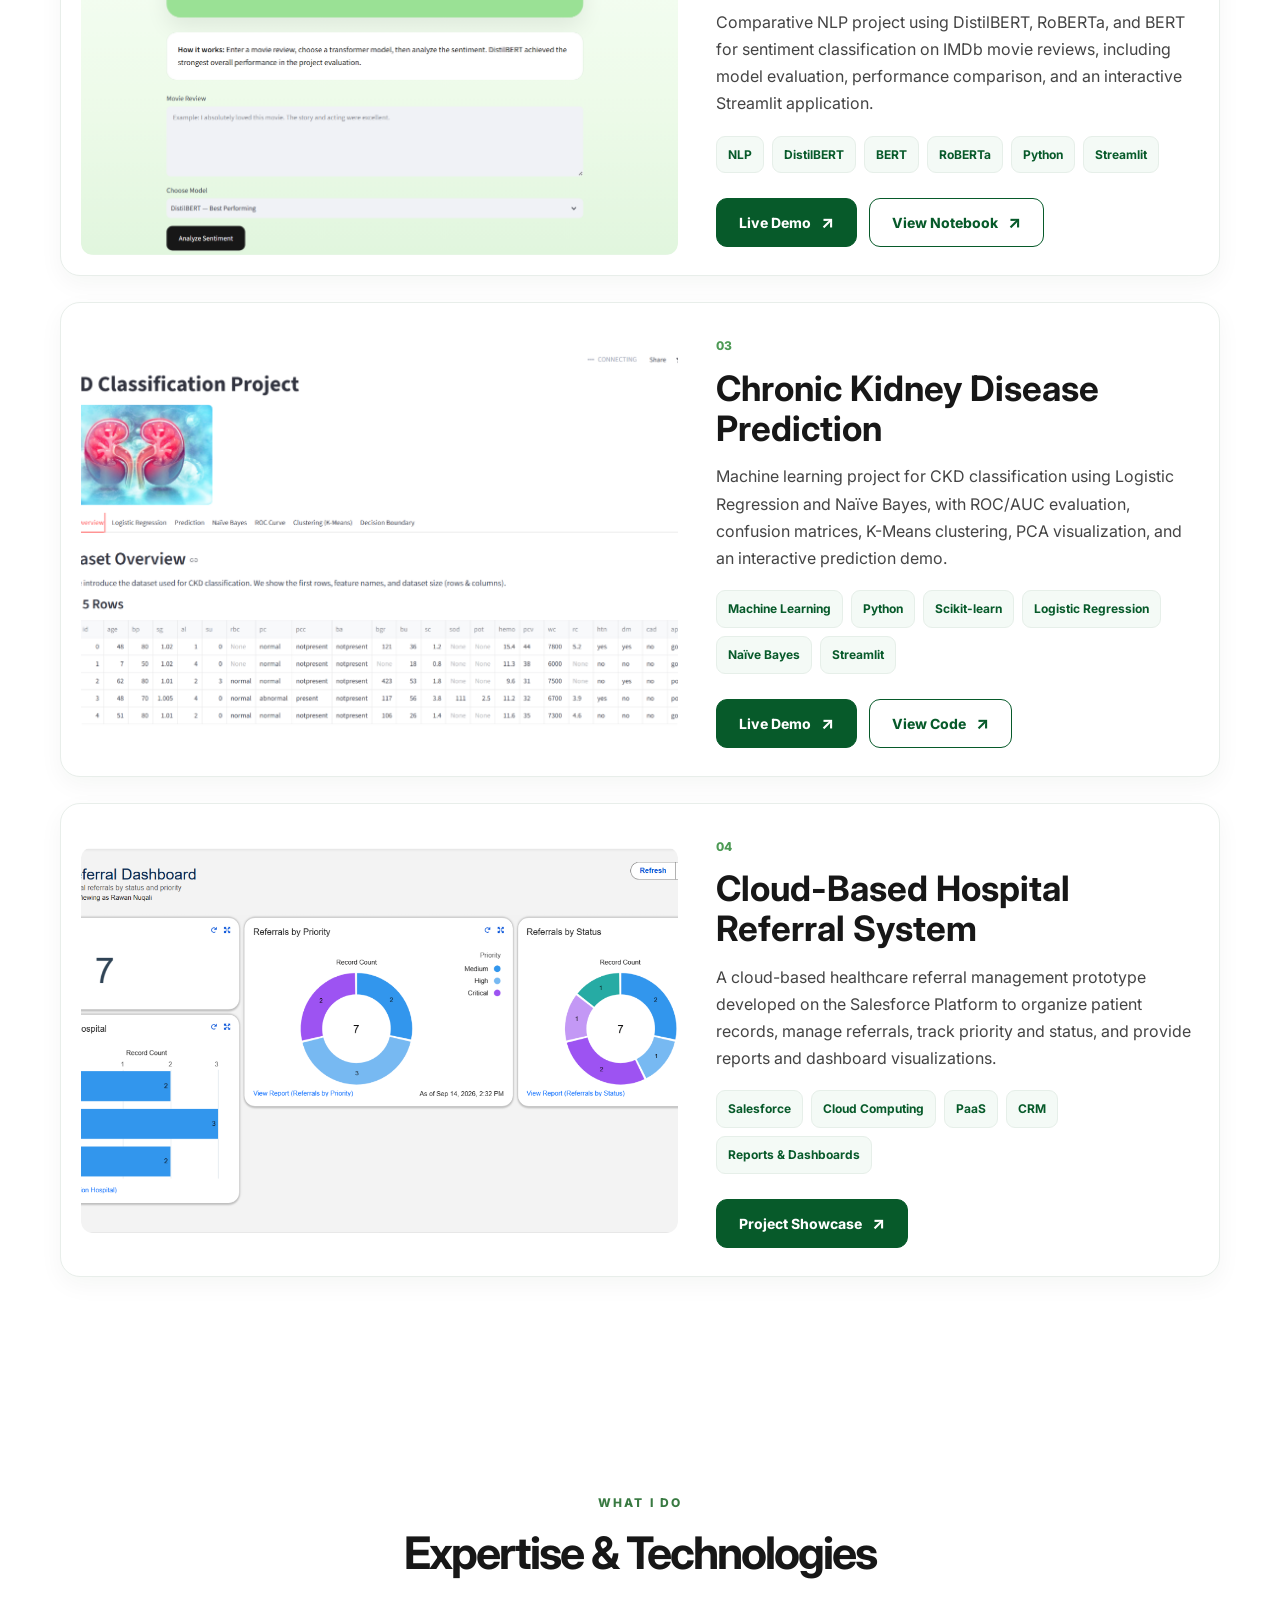
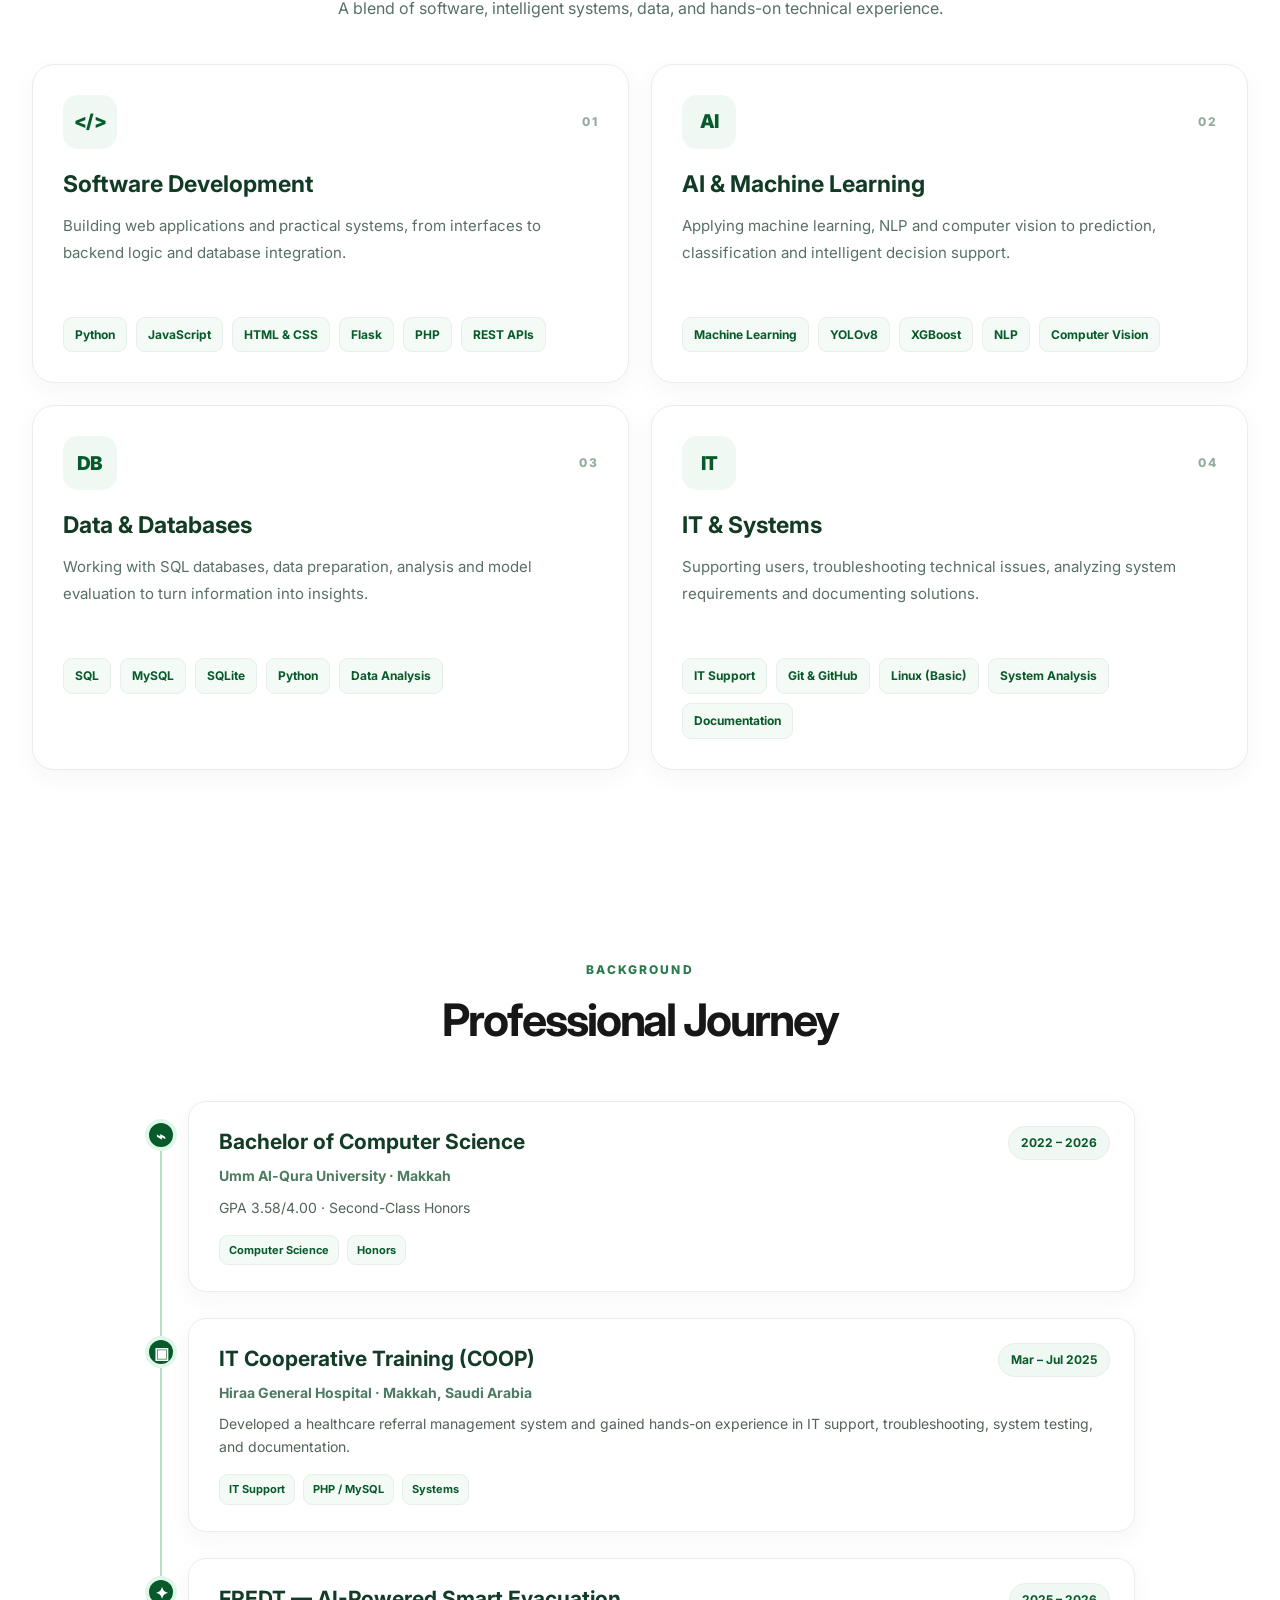
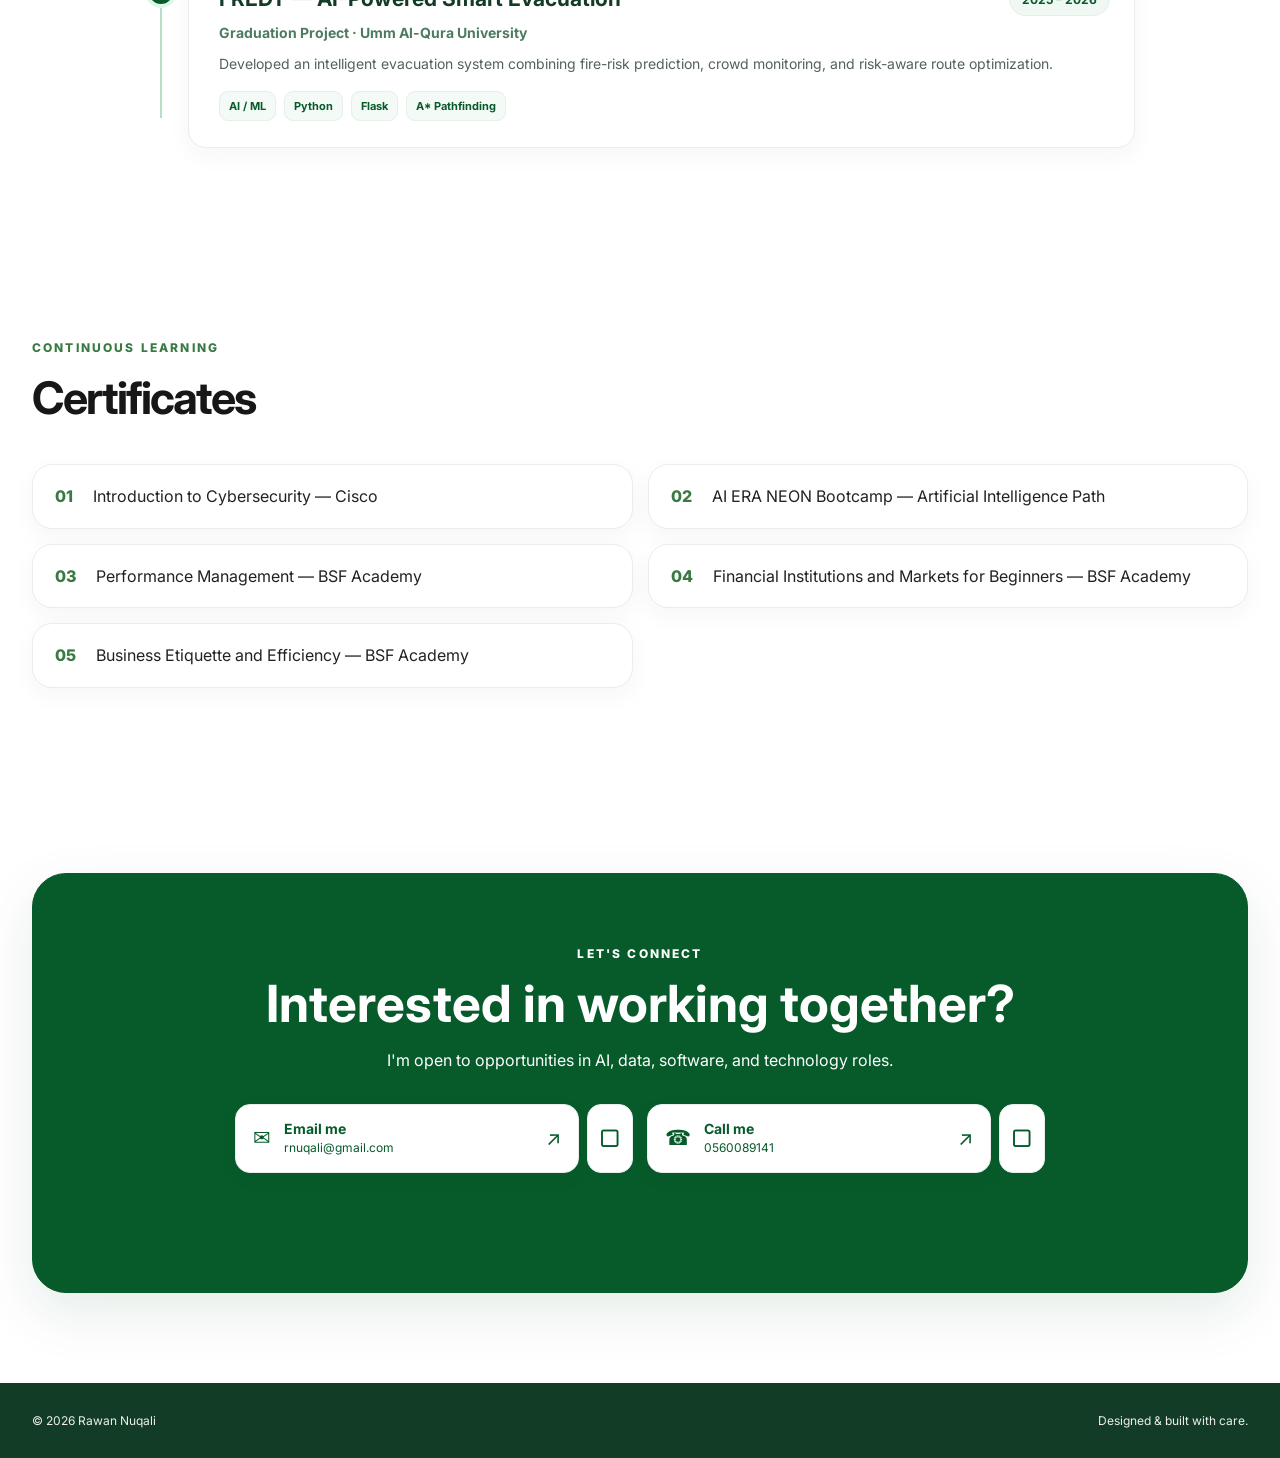
==== commit b24e3f5b: "index.html" ====
--- a/index.html
+++ b/index.html
@@ -576,11 +576,20 @@
     <section class="contact-section" id="contact">
 
       <div class="container contact-card reveal">
-        <div class="contact-intro">
-          <p class="eyebrow" data-i18n="contactEyebrow">LET'S CONNECT</p>
-          <h3 data-i18n="contactTitle">Interested in working together?</h3>
-          <p data-i18n="contactText">I'm open to opportunities in AI, data, software, and technology roles.</p>
-        </div>
+
+        <p class="eyebrow" data-i18n="contactEyebrow">
+          LET'S CONNECT
+        </p>
+
+        <h3 data-i18n="contactTitle">
+          Interested in working together?
+        </h3>
+
+        <p data-i18n="contactText">
+          I'm open to opportunities in AI, data, software,
+          and technology roles.
+        </p>
+
         <div class="contact-methods">
           <div class="contact-method">
             <a class="contact-method-link" href="mailto:rnuqali@gmail.com" aria-label="Email Rawan">
@@ -590,9 +599,7 @@
             </a>
             <button type="button" class="contact-copy" data-copy="rnuqali@gmail.com" aria-label="Copy email" title="Copy email">▢</button>
           </div>
-          <a class="contact-social-link" href="https://linkedin.com/in/rnuqali" target="_blank" rel="noreferrer"><span>▣ &nbsp; LinkedIn</span><span aria-hidden="true">↗</span></a>
-          <a class="contact-social-link" href="Rawan_Nuqali_Resume.pdf" target="_blank" rel="noreferrer"><span>▤ &nbsp; Download CV (PDF)</span><span aria-hidden="true">↓</span></a>
-          <div class="contact-method contact-phone">
+          <div class="contact-method">
             <a class="contact-method-link" href="tel:+966560089141" aria-label="Call Rawan">
               <span class="contact-method-icon" aria-hidden="true">☎</span>
               <span class="contact-method-info"><strong class="contact-en">Call me</strong><strong class="contact-ar">اتصلي بي</strong><small dir="ltr">0560089141</small></span>
@@ -601,6 +608,8 @@
             <button type="button" class="contact-copy" data-copy="0560089141" aria-label="Copy phone number" title="Copy phone number">▢</button>
           </div>
         </div>
+        <a class="contact-linkedin" href="https://linkedin.com/in/rnuqali" target="_blank" rel="noreferrer">LinkedIn ↗</a>
+
       </div>
 
     </section>
--- a/styles.css
+++ b/styles.css
@@ -1777,32 +1777,16 @@
 .contact-section .contact-card p {color:#235339!important;}
 .contact-section .contact-card .eyebrow {color:#075a2a!important;}
 
-/* Dark forest-green contact feature, matching the supplied visual reference */
+/* Contact color-only correction: original compact layout, spacing, typography and buttons unchanged. */
 .contact-section .contact-card {
-  display:grid!important;grid-template-columns:minmax(0,1.55fr) minmax(290px,.85fr)!important;
-  align-items:center!important;gap:55px!important;text-align:left!important;
-  padding:52px 48px!important;border-radius:24px!important;
-  background:#005319!important;border:1px solid #005319!important;
-  box-shadow:0 16px 36px rgba(0,70,27,.13)!important;color:#fff!important;
-}
-.contact-section .contact-card .eyebrow {
-  display:inline-flex!important;width:max-content!important;padding:7px 13px!important;
-  border-radius:30px!important;background:rgba(255,255,255,.13)!important;
-  color:#c5efd1!important;font-size:12px!important;font-weight:800!important;
-}
-.contact-section .contact-card h3 {color:#fff!important;font-size:clamp(34px,3.7vw,55px)!important;line-height:1.13!important;max-width:650px!important;margin:19px 0!important;}
-.contact-section .contact-card .contact-intro>p:last-child {color:#d0e9d5!important;font-size:17px!important;line-height:1.7!important;max-width:600px!important;}
-.contact-section .contact-methods {display:flex!important;flex-direction:column!important;gap:12px!important;max-width:none!important;margin:0!important;width:100%!important;text-align:left!important;}
-.contact-section .contact-method {display:flex!important;width:100%!important;gap:9px!important;}
-.contact-section .contact-method-link {background:#fff!important;color:#075a2a!important;border:1px solid #fff!important;border-radius:12px!important;box-shadow:none!important;min-height:65px!important;}
-.contact-section .contact-method-info small {color:#3d7050!important;}
-.contact-section .contact-copy {background:rgba(255,255,255,.13)!important;color:#fff!important;border:1px solid rgba(255,255,255,.27)!important;border-radius:12px!important;}
-.contact-section .contact-copy:hover {background:rgba(255,255,255,.22)!important;}
-.contact-social-link {display:flex;align-items:center;justify-content:space-between;gap:14px;padding:15px 18px;min-height:52px;color:#fff!important;border:1px solid rgba(255,255,255,.28);border-radius:12px;text-decoration:none;font-size:14px;font-weight:750;transition:background .2s;}
-.contact-social-link:hover {background:rgba(255,255,255,.1);}
-.contact-section .contact-phone .contact-method-link {background:transparent!important;color:#fff!important;border-color:rgba(255,255,255,.28)!important;}
-.contact-section .contact-phone .contact-method-info small {color:#d0e9d5!important;}
-.contact-section .contact-phone .contact-copy {background:transparent!important;}
-html[dir="rtl"] .contact-section .contact-card,html[dir="rtl"] .contact-section .contact-methods{text-align:right!important;}
-html[dir="rtl"] .contact-section .contact-method-arrow{margin-left:0;margin-right:auto;}
-@media(max-width:850px){.contact-section .contact-card{grid-template-columns:1fr!important;gap:30px!important;padding:34px 25px!important}.contact-section .contact-card h3{font-size:clamp(31px,7vw,44px)!important}}
+  background:#075a2a!important;
+  border-color:#075a2a!important;
+}
+.contact-section .contact-card h3,
+.contact-section .contact-card p,
+.contact-section .contact-card .eyebrow {color:#ffffff!important;}
+.contact-section .contact-card .contact-method-link {background:#ffffff!important;}
+.contact-section .contact-card .contact-method-info strong,
+.contact-section .contact-card .contact-method-info small,
+.contact-section .contact-card .contact-method-icon,
+.contact-section .contact-card .contact-method-arrow {color:#075a2a!important;}
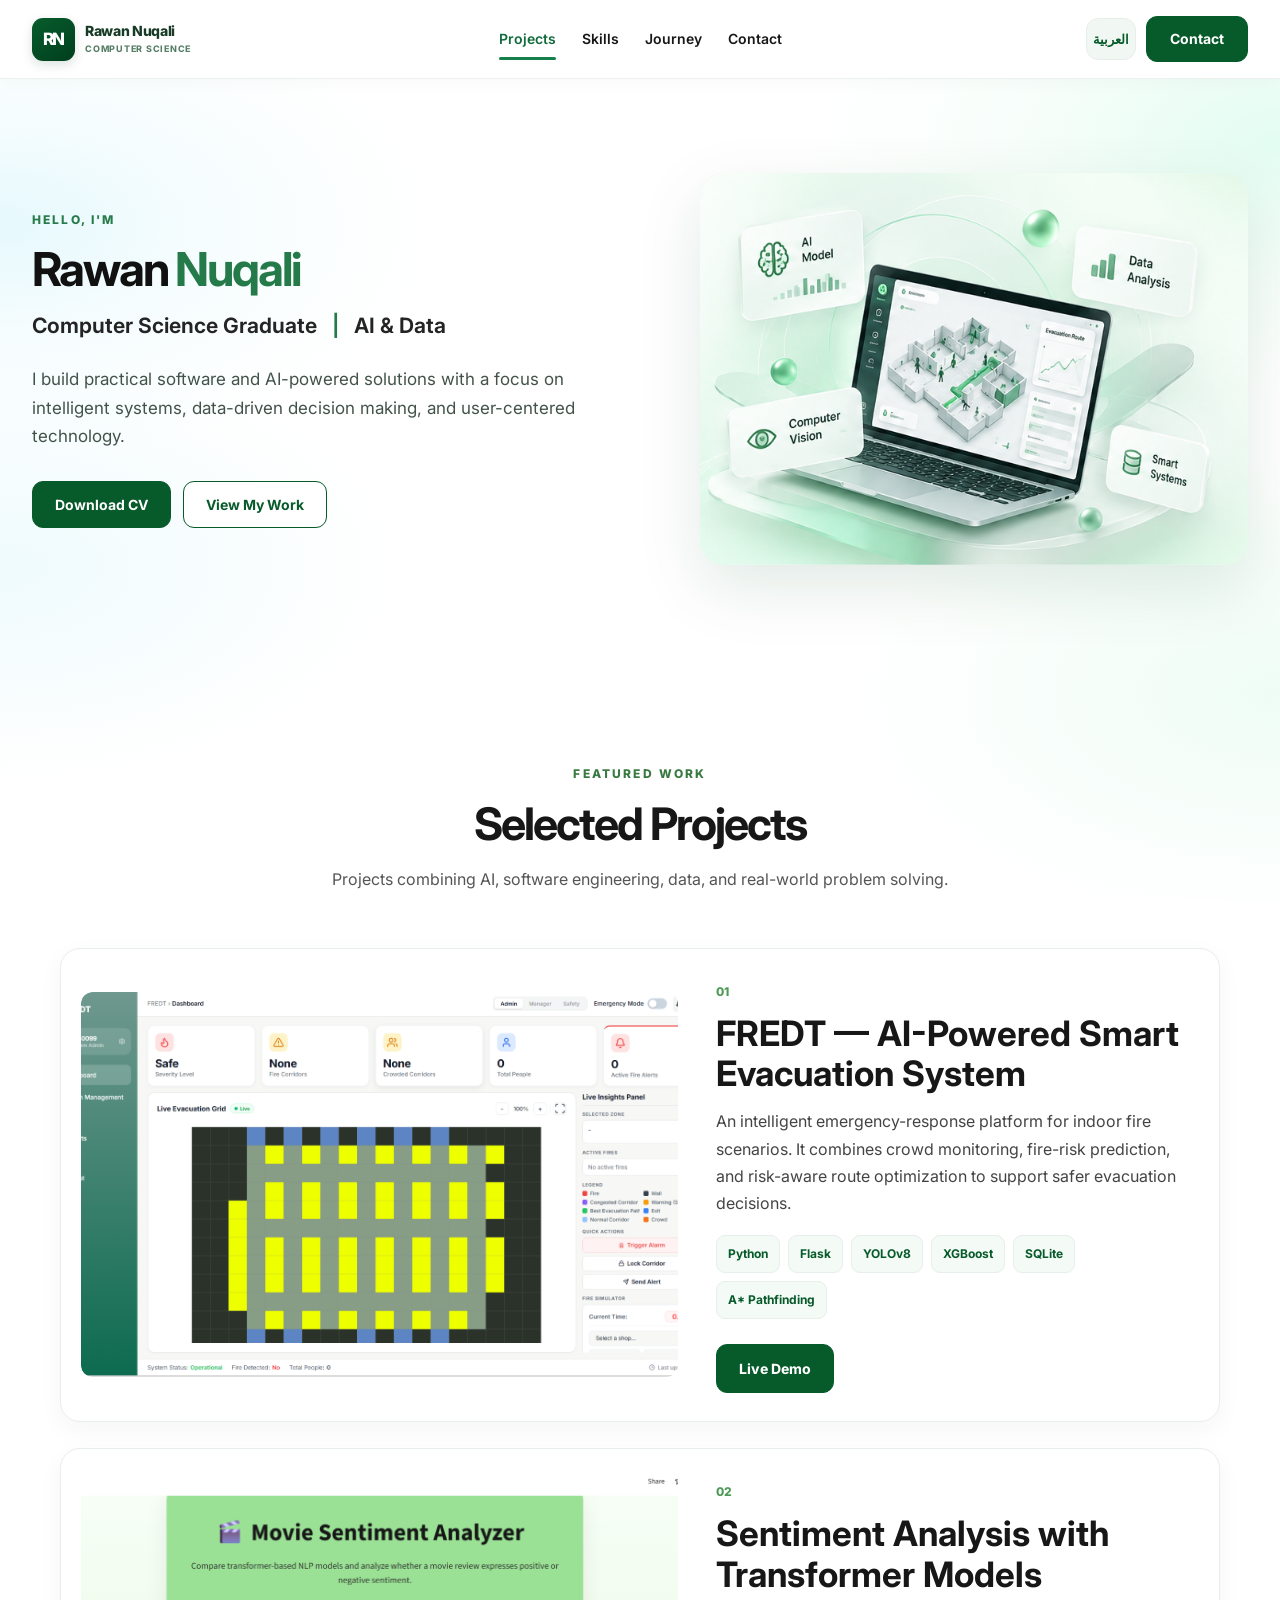
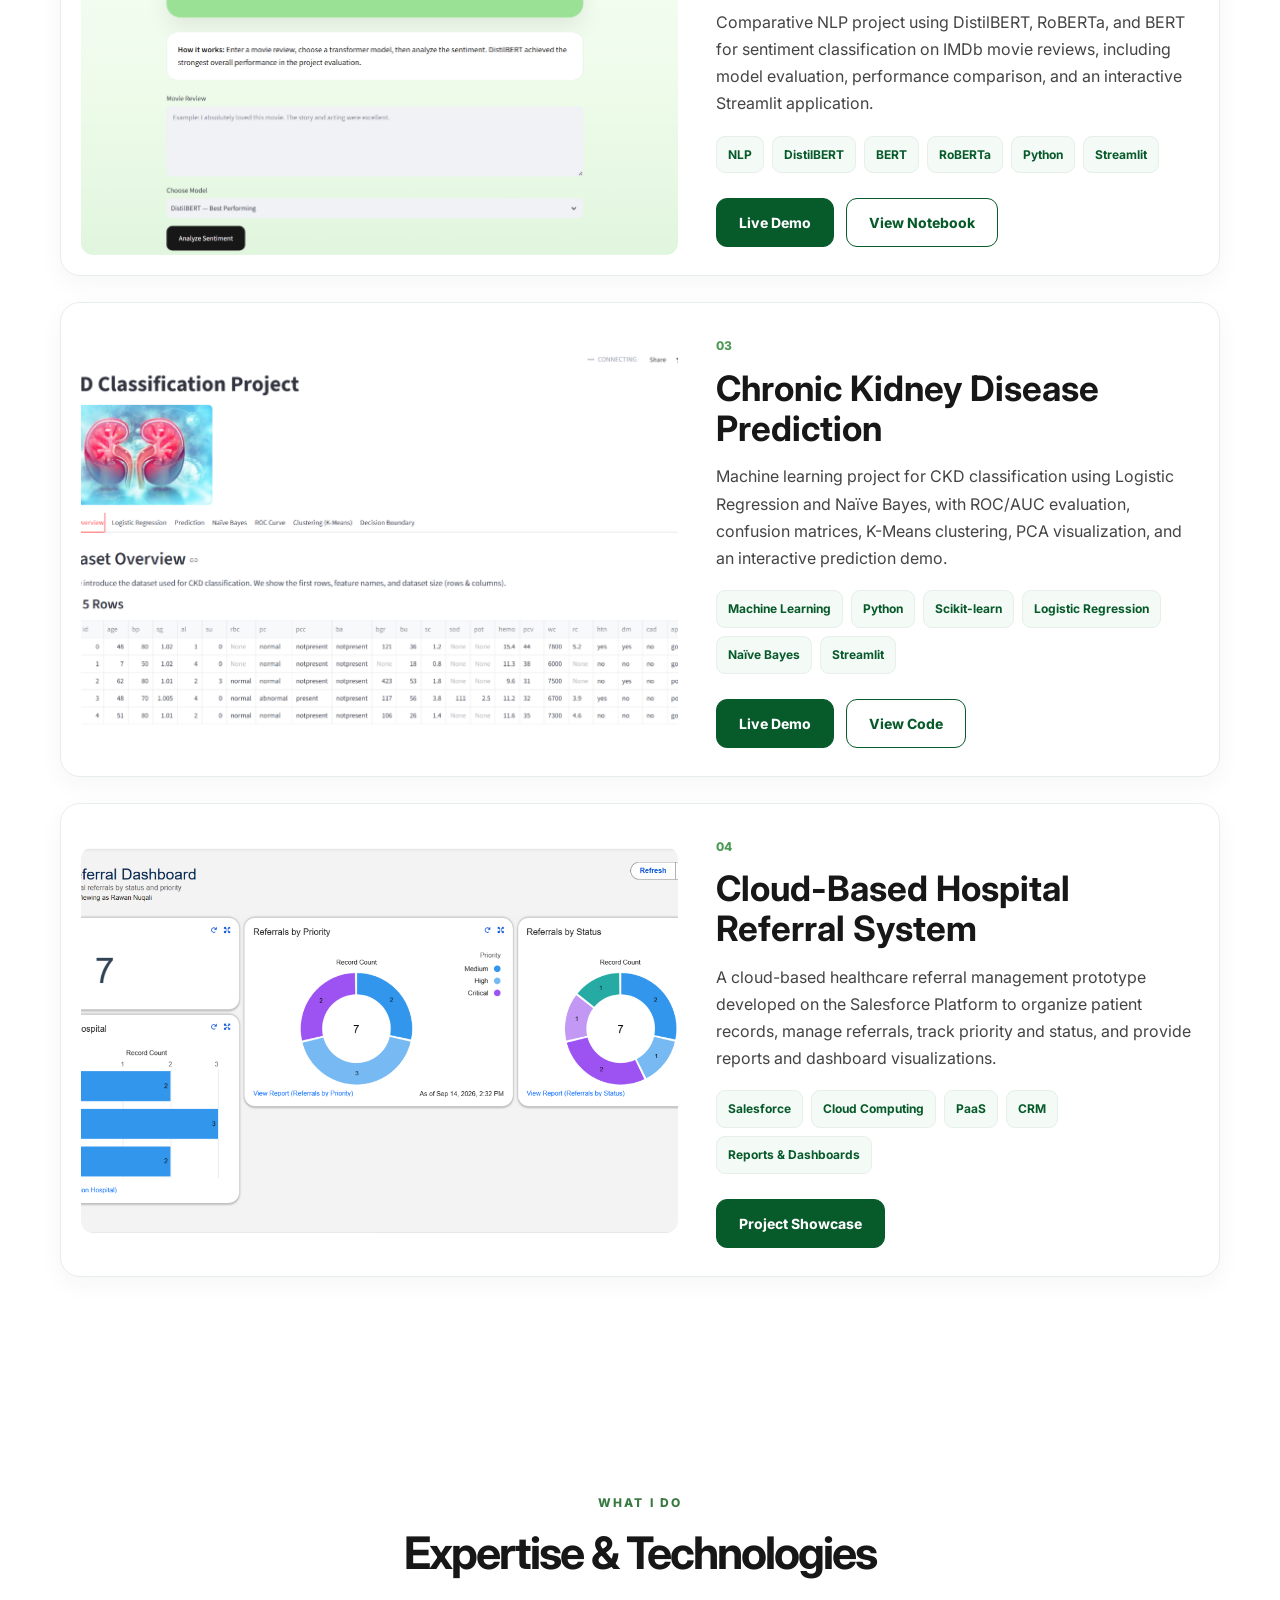
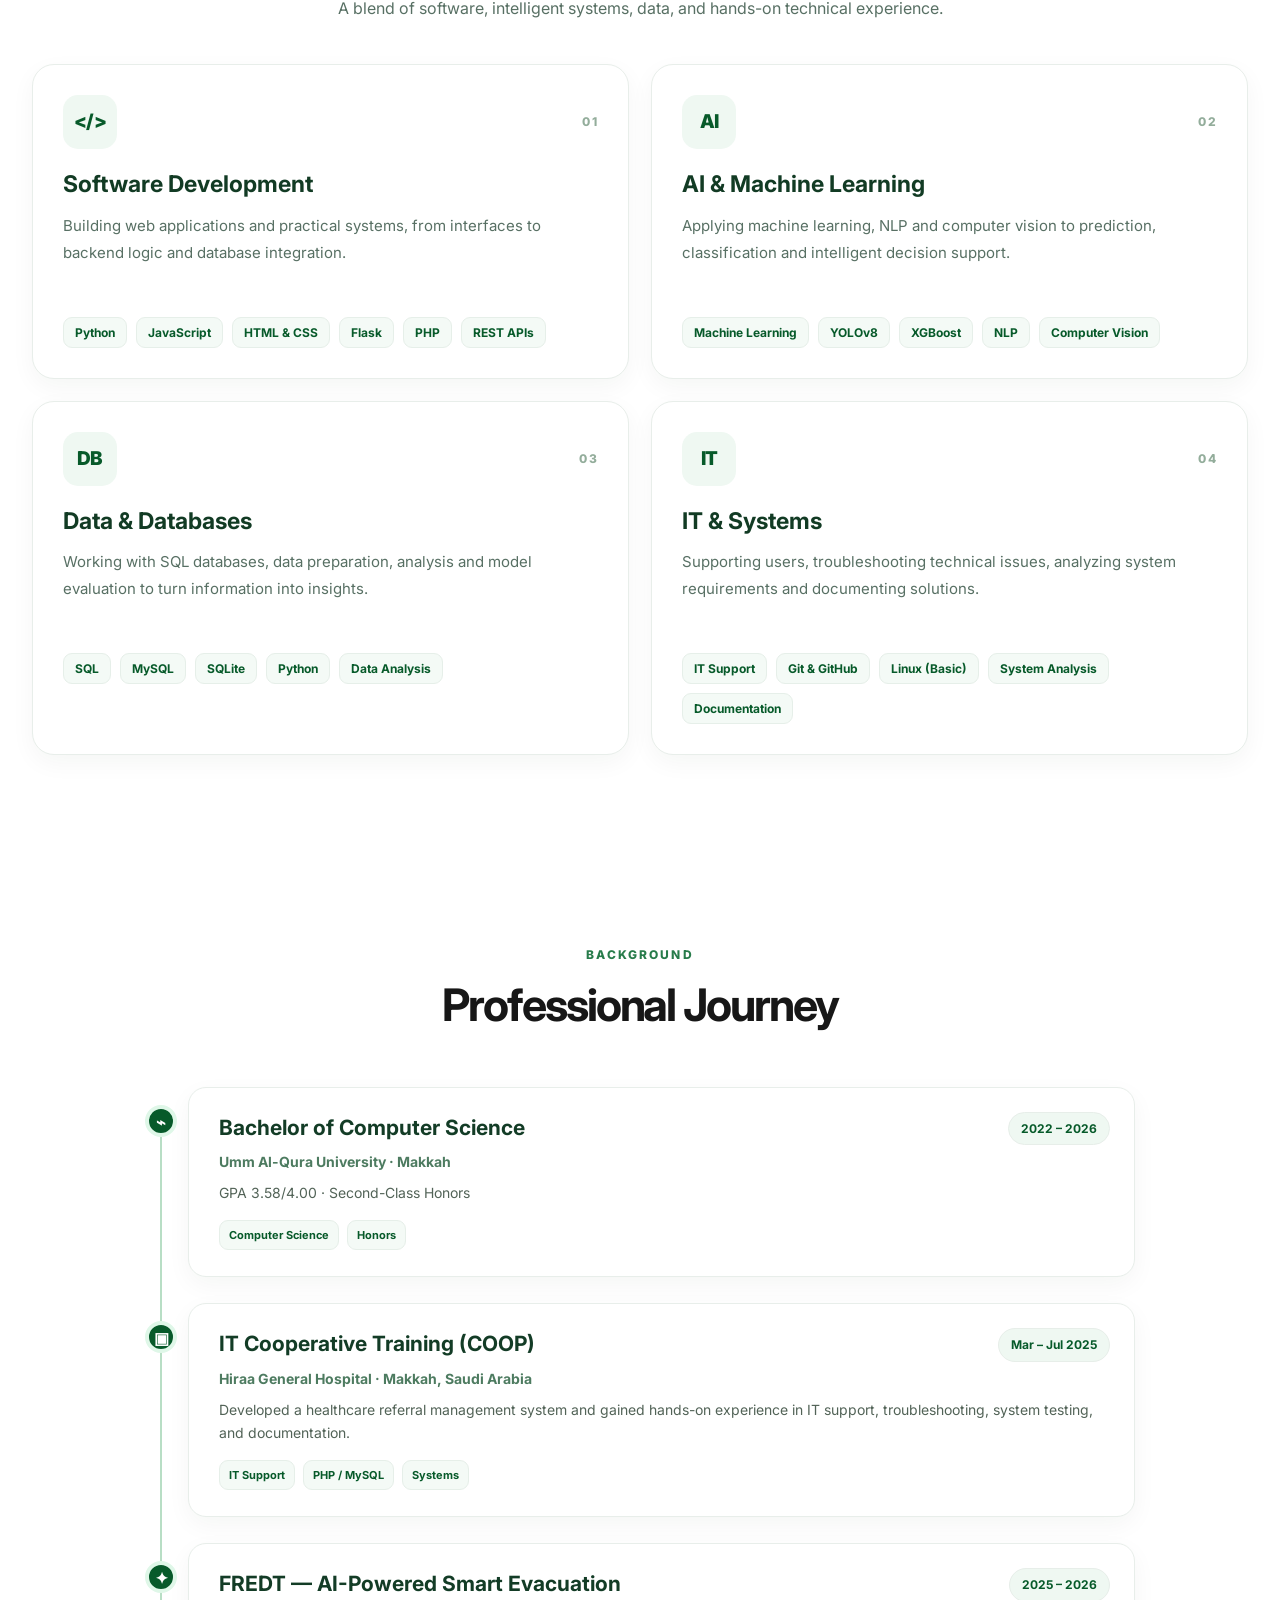
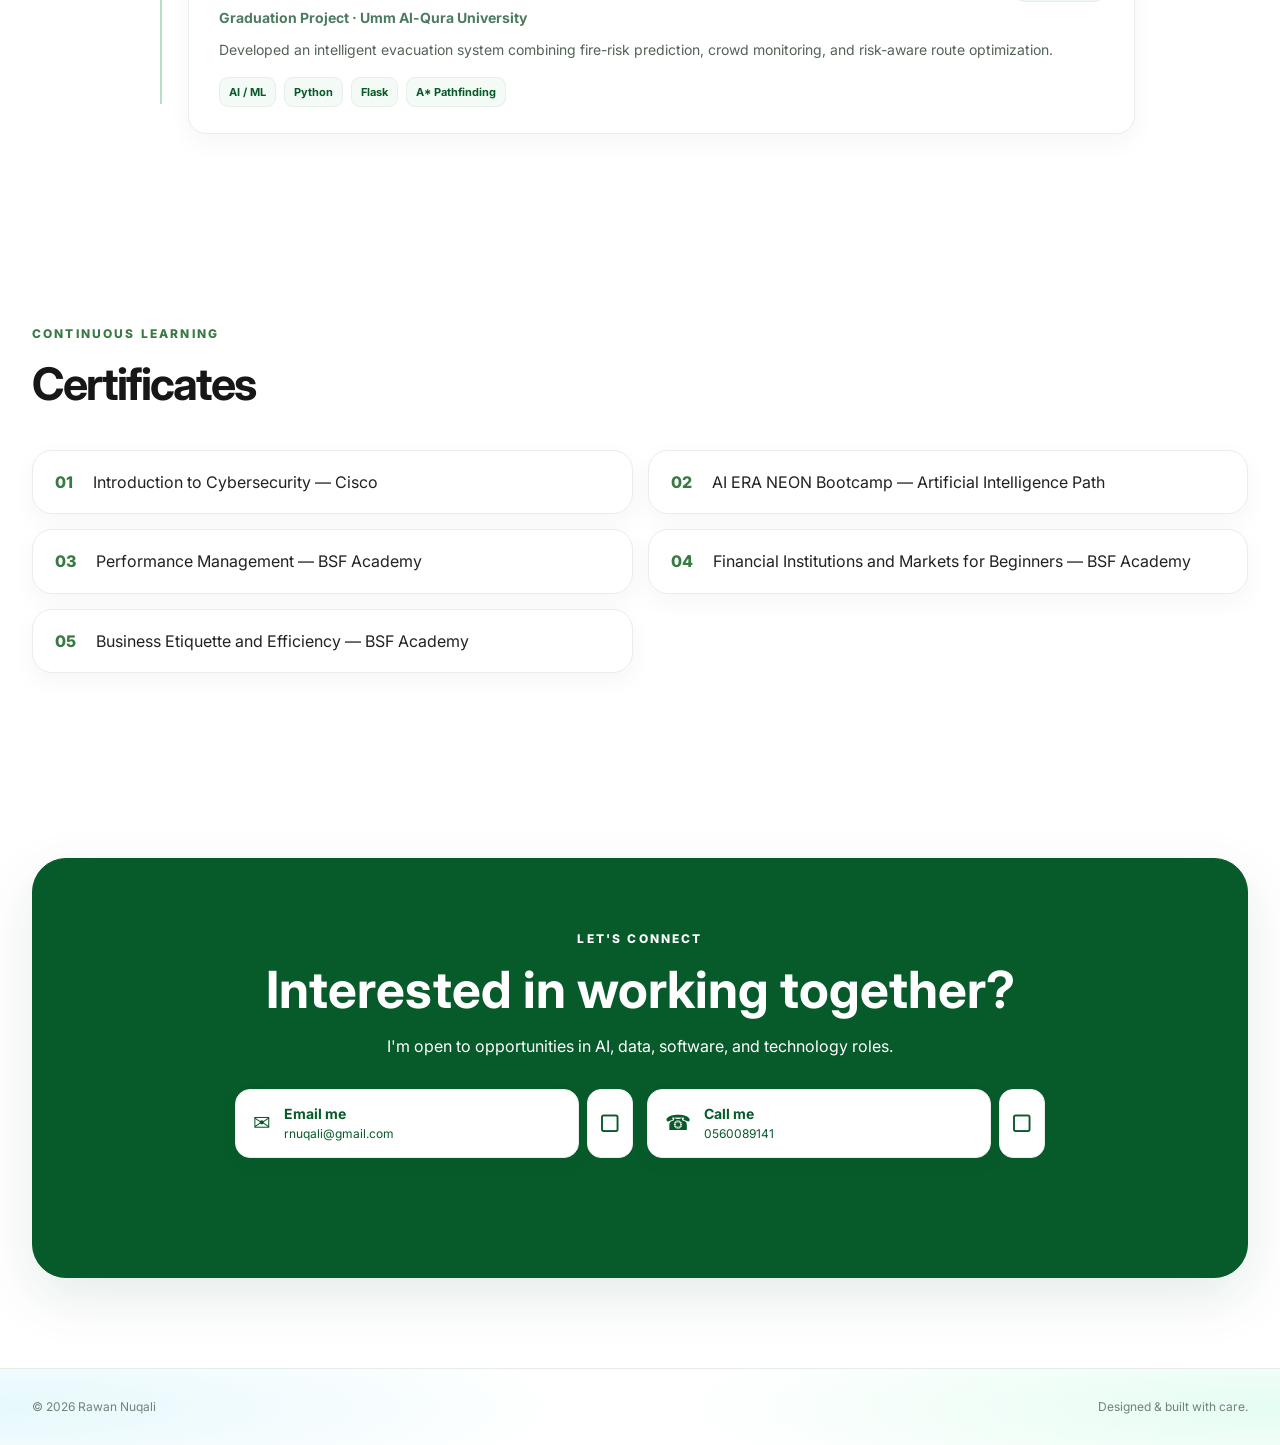
==== commit e53bd52c: "index.html" ====
--- a/index.html
+++ b/index.html
@@ -443,22 +443,22 @@
   <div class="expertise-top"><span class="expertise-symbol" aria-hidden="true">&lt;/&gt;</span><span class="expertise-number">01</span></div>
   <h4><span class="expertise-en">Software Development</span><span class="expertise-ar">تطوير البرمجيات</span></h4>
   <p><span class="expertise-en">Building web applications and practical systems, from interfaces to backend logic and database integration.</span><span class="expertise-ar">تطوير تطبيقات الويب والأنظمة العملية، من الواجهات إلى منطق الخادم وربط قواعد البيانات.</span></p>
-  <div class="expertise-tools"><span>Python</span><span>JavaScript</span><span>HTML &amp; CSS</span><span>Flask</span><span>PHP</span><span>REST APIs</span></div>
+  <div class="expertise-tools"><button type="button" class="expertise-chip" aria-pressed="false">Python</button><button type="button" class="expertise-chip" aria-pressed="false">JavaScript</button><button type="button" class="expertise-chip" aria-pressed="false">HTML &amp; CSS</button><button type="button" class="expertise-chip" aria-pressed="false">Flask</button><button type="button" class="expertise-chip" aria-pressed="false">PHP</button><button type="button" class="expertise-chip" aria-pressed="false">REST APIs</button></div>
 </article><article class="expertise-card reveal">
   <div class="expertise-top"><span class="expertise-symbol" aria-hidden="true">AI</span><span class="expertise-number">02</span></div>
   <h4><span class="expertise-en">AI & Machine Learning</span><span class="expertise-ar">الذكاء الاصطناعي وتعلم الآلة</span></h4>
   <p><span class="expertise-en">Applying machine learning, NLP and computer vision to prediction, classification and intelligent decision support.</span><span class="expertise-ar">تطبيق تعلم الآلة ومعالجة اللغة والرؤية الحاسوبية للتنبؤ والتصنيف ودعم اتخاذ القرار.</span></p>
-  <div class="expertise-tools"><span>Machine Learning</span><span>YOLOv8</span><span>XGBoost</span><span>NLP</span><span>Computer Vision</span></div>
+  <div class="expertise-tools"><button type="button" class="expertise-chip" aria-pressed="false">Machine Learning</button><button type="button" class="expertise-chip" aria-pressed="false">YOLOv8</button><button type="button" class="expertise-chip" aria-pressed="false">XGBoost</button><button type="button" class="expertise-chip" aria-pressed="false">NLP</button><button type="button" class="expertise-chip" aria-pressed="false">Computer Vision</button></div>
 </article><article class="expertise-card reveal">
   <div class="expertise-top"><span class="expertise-symbol" aria-hidden="true">DB</span><span class="expertise-number">03</span></div>
   <h4><span class="expertise-en">Data & Databases</span><span class="expertise-ar">البيانات وقواعد البيانات</span></h4>
   <p><span class="expertise-en">Working with SQL databases, data preparation, analysis and model evaluation to turn information into insights.</span><span class="expertise-ar">التعامل مع قواعد بيانات SQL وتجهيز البيانات وتحليلها وتقييم النماذج لاستخلاص نتائج مفيدة.</span></p>
-  <div class="expertise-tools"><span>SQL</span><span>MySQL</span><span>SQLite</span><span>Python</span><span>Data Analysis</span></div>
+  <div class="expertise-tools"><button type="button" class="expertise-chip" aria-pressed="false">SQL</button><button type="button" class="expertise-chip" aria-pressed="false">MySQL</button><button type="button" class="expertise-chip" aria-pressed="false">SQLite</button><button type="button" class="expertise-chip" aria-pressed="false">Python</button><button type="button" class="expertise-chip" aria-pressed="false">Data Analysis</button></div>
 </article><article class="expertise-card reveal">
   <div class="expertise-top"><span class="expertise-symbol" aria-hidden="true">IT</span><span class="expertise-number">04</span></div>
   <h4><span class="expertise-en">IT & Systems</span><span class="expertise-ar">تقنية المعلومات والأنظمة</span></h4>
   <p><span class="expertise-en">Supporting users, troubleshooting technical issues, analyzing system requirements and documenting solutions.</span><span class="expertise-ar">دعم المستخدمين وحل المشكلات التقنية وتحليل متطلبات الأنظمة وتوثيق الحلول.</span></p>
-  <div class="expertise-tools"><span>IT Support</span><span>Git &amp; GitHub</span><span>Linux (Basic)</span><span>System Analysis</span><span>Documentation</span></div>
+  <div class="expertise-tools"><button type="button" class="expertise-chip" aria-pressed="false">IT Support</button><button type="button" class="expertise-chip" aria-pressed="false">Git &amp; GitHub</button><button type="button" class="expertise-chip" aria-pressed="false">Linux (Basic)</button><button type="button" class="expertise-chip" aria-pressed="false">System Analysis</button><button type="button" class="expertise-chip" aria-pressed="false">Documentation</button></div>
 </article></div>
   </div>
 </section>
@@ -657,6 +657,16 @@
   </script>
   <script src="script.js"></script>
 
+
+  <script>
+    // Expertise chips: click changes only the selected chip color.
+    document.querySelectorAll('.expertise-chip').forEach(function(chip) {
+      chip.addEventListener('click', function() {
+        var selected = chip.getAttribute('aria-pressed') === 'true';
+        chip.setAttribute('aria-pressed', String(!selected));
+      });
+    });
+  </script>
 </body>
 
 </html>
--- a/styles.css
+++ b/styles.css
@@ -1790,3 +1790,58 @@
 .contact-section .contact-card .contact-method-info small,
 .contact-section .contact-card .contact-method-icon,
 .contact-section .contact-card .contact-method-arrow {color:#075a2a!important;}
+
+
+/* FINAL FINISHING TOUCHES — keep all existing sizes, spacing and layouts. */
+/* Only expertise tool chips darken when clicked. */
+.expertise-tools .expertise-chip {
+  appearance:none; -webkit-appearance:none; cursor:pointer;
+  display:inline-flex; align-items:center; justify-content:center;
+  padding:7px 11px; border:1px solid #e6efe9!important;
+  border-radius:9px; background:#f4faf6!important; color:#075a2a!important;
+  font:inherit; font-size:12px; font-weight:700; line-height:normal;
+  transition:background-color .18s ease,color .18s ease,border-color .18s ease;
+}
+.expertise-tools .expertise-chip:hover {background:#e3f3e9!important;}
+.expertise-tools .expertise-chip[aria-pressed="true"] {
+  background:#075a2a!important; color:#fff!important; border-color:#075a2a!important;
+}
+.expertise-tools .expertise-chip:focus-visible {outline:2px solid #075a2a;outline-offset:3px;}
+/* Footer retains the same atmospheric cyan/mint edge glow as the page. */
+footer {
+  background:radial-gradient(ellipse 45% 125% at 0% 50%,rgba(198,240,249,.43),transparent 100%),
+             radial-gradient(ellipse 48% 125% at 100% 50%,rgba(195,250,225,.43),transparent 100%),
+             #fff!important;
+  color:#777f7b!important; border-top:1px solid #e8ece9!important;
+}
+footer .footer-wrap,footer span,footer p,footer a {color:#777f7b!important;}
+/* Remove decorative arrows from action buttons, not the buttons themselves. */
+.project-feature .project-links a::after,
+html[dir="rtl"] .project-feature .project-links a::after {content:none!important;display:none!important;}
+.contact-method-arrow {display:none!important;}
+
+/* Mobile typography refinement only — preserve desktop sizes and all layouts. */
+@media (max-width: 700px) {
+  .section-heading h3,
+  .timeline-section .section-heading h3 {
+    font-size: clamp(27px, 7vw, 35px) !important;
+    line-height: 1.18 !important;
+  }
+  .hero h1 {
+    font-size: clamp(30px, 7.8vw, 40px) !important;
+    line-height: 1.12 !important;
+  }
+  .hero h2 { font-size: clamp(16px, 4.4vw, 20px) !important; }
+  .project-feature .project-copy h4 {
+    font-size: clamp(22px, 5.7vw, 27px) !important;
+    line-height: 1.24 !important;
+  }
+  .contact-section .contact-card h3 {
+    font-size: clamp(25px, 6.5vw, 32px) !important;
+    line-height: 1.2 !important;
+  }
+}
+@media (max-width: 380px) {
+  .section-heading h3,
+  .timeline-section .section-heading h3 { font-size: 26px !important; }
+}
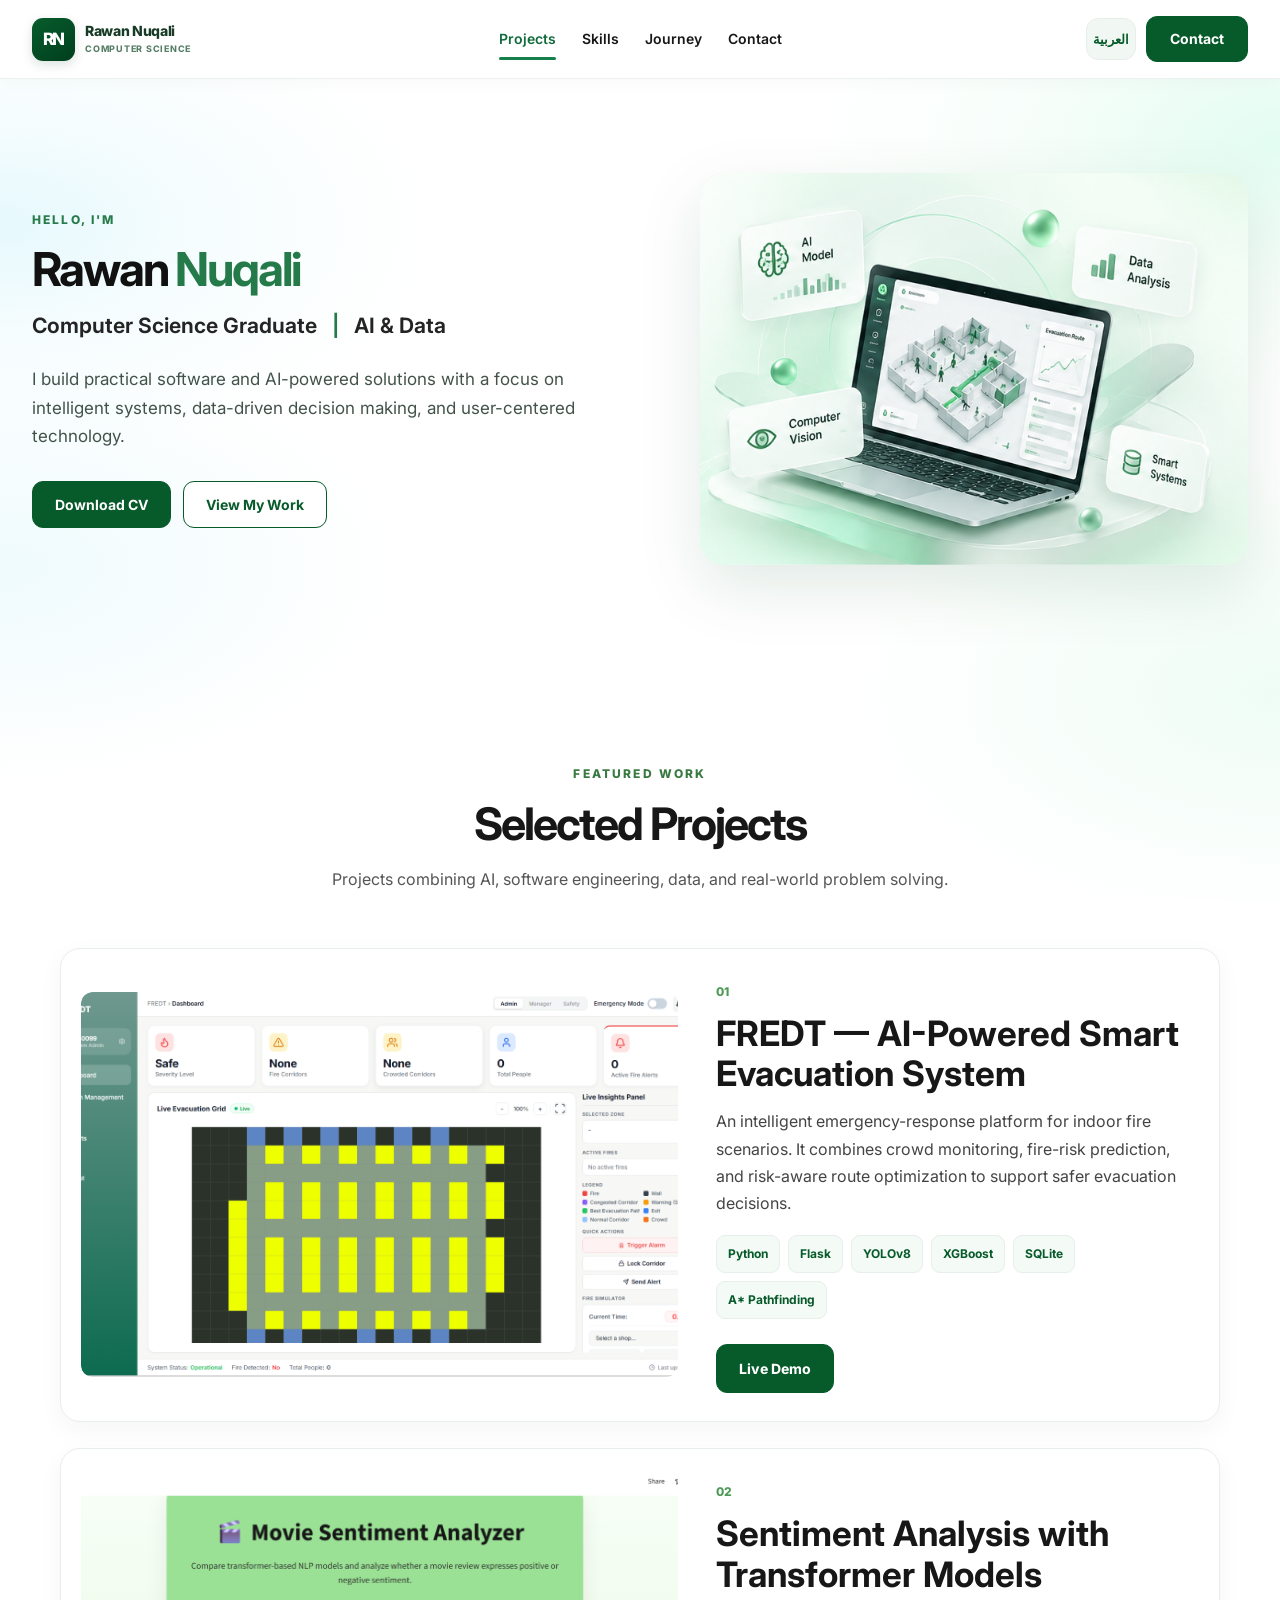
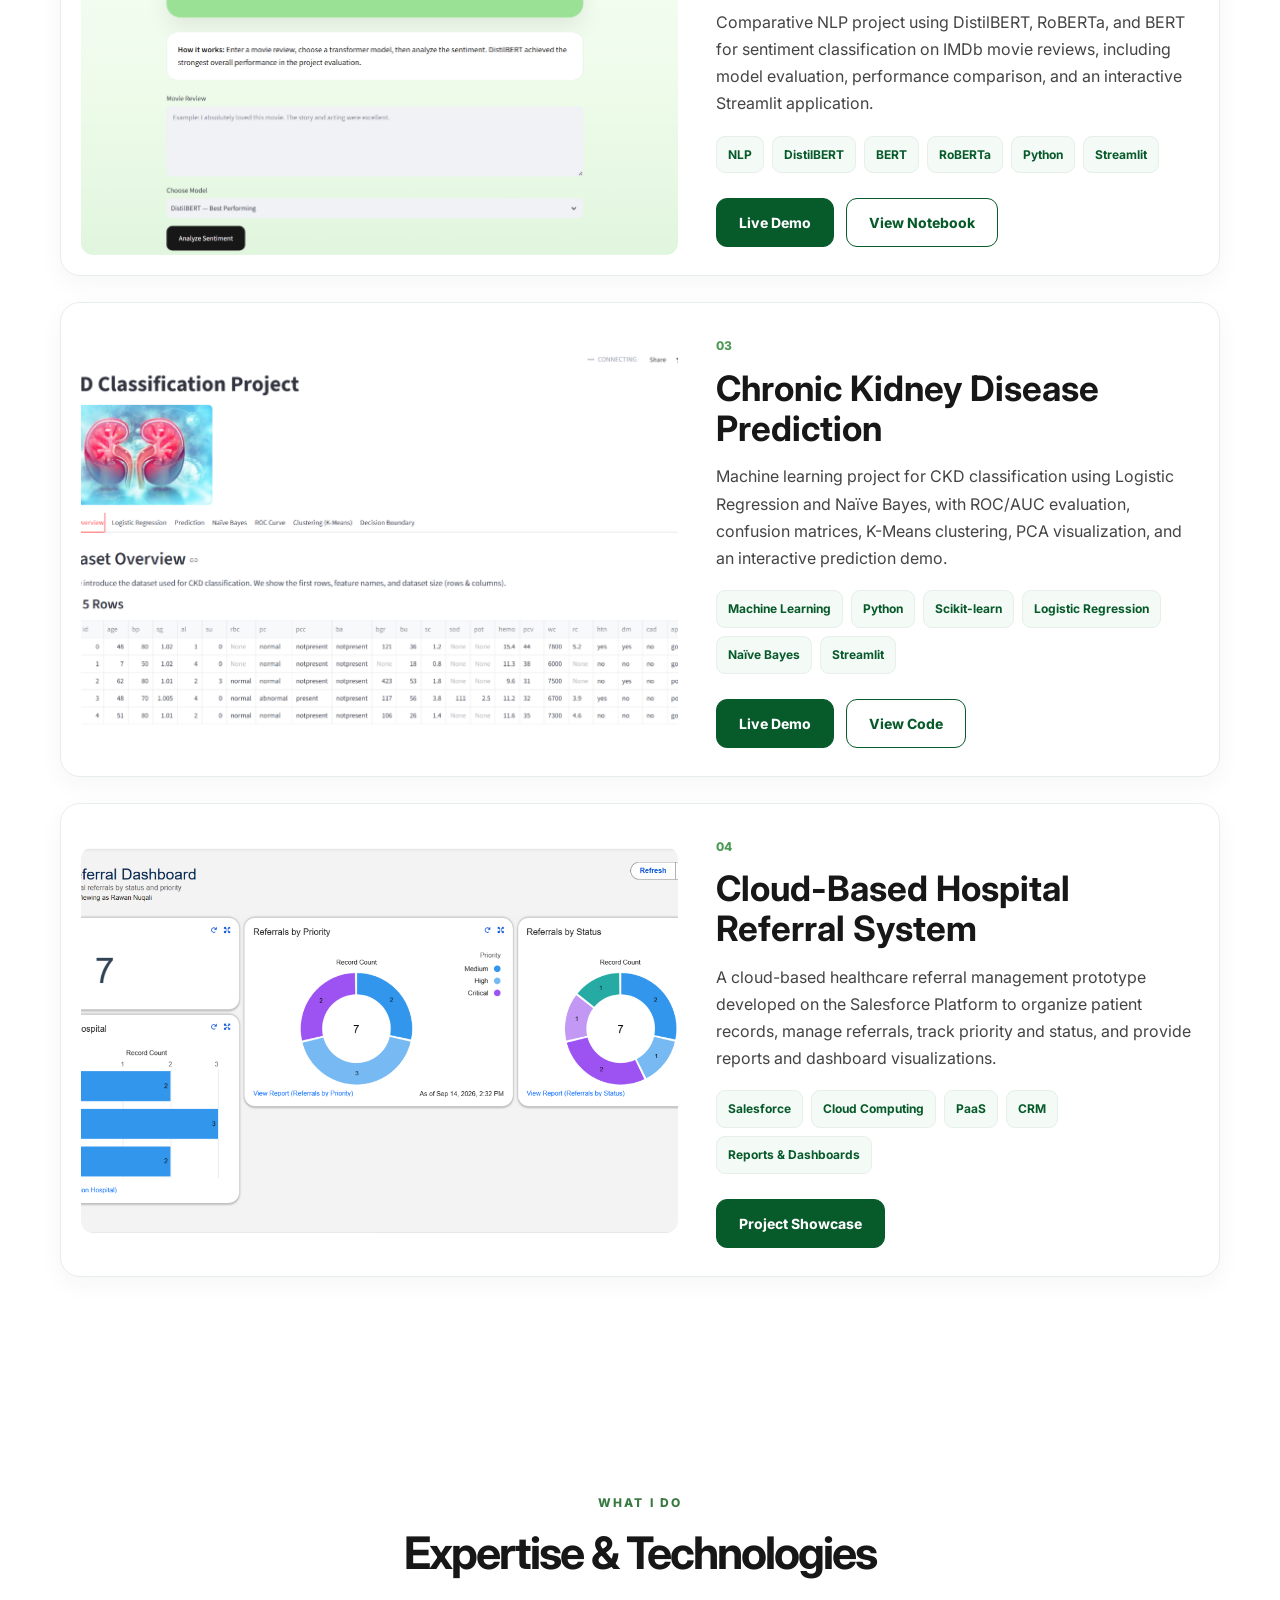
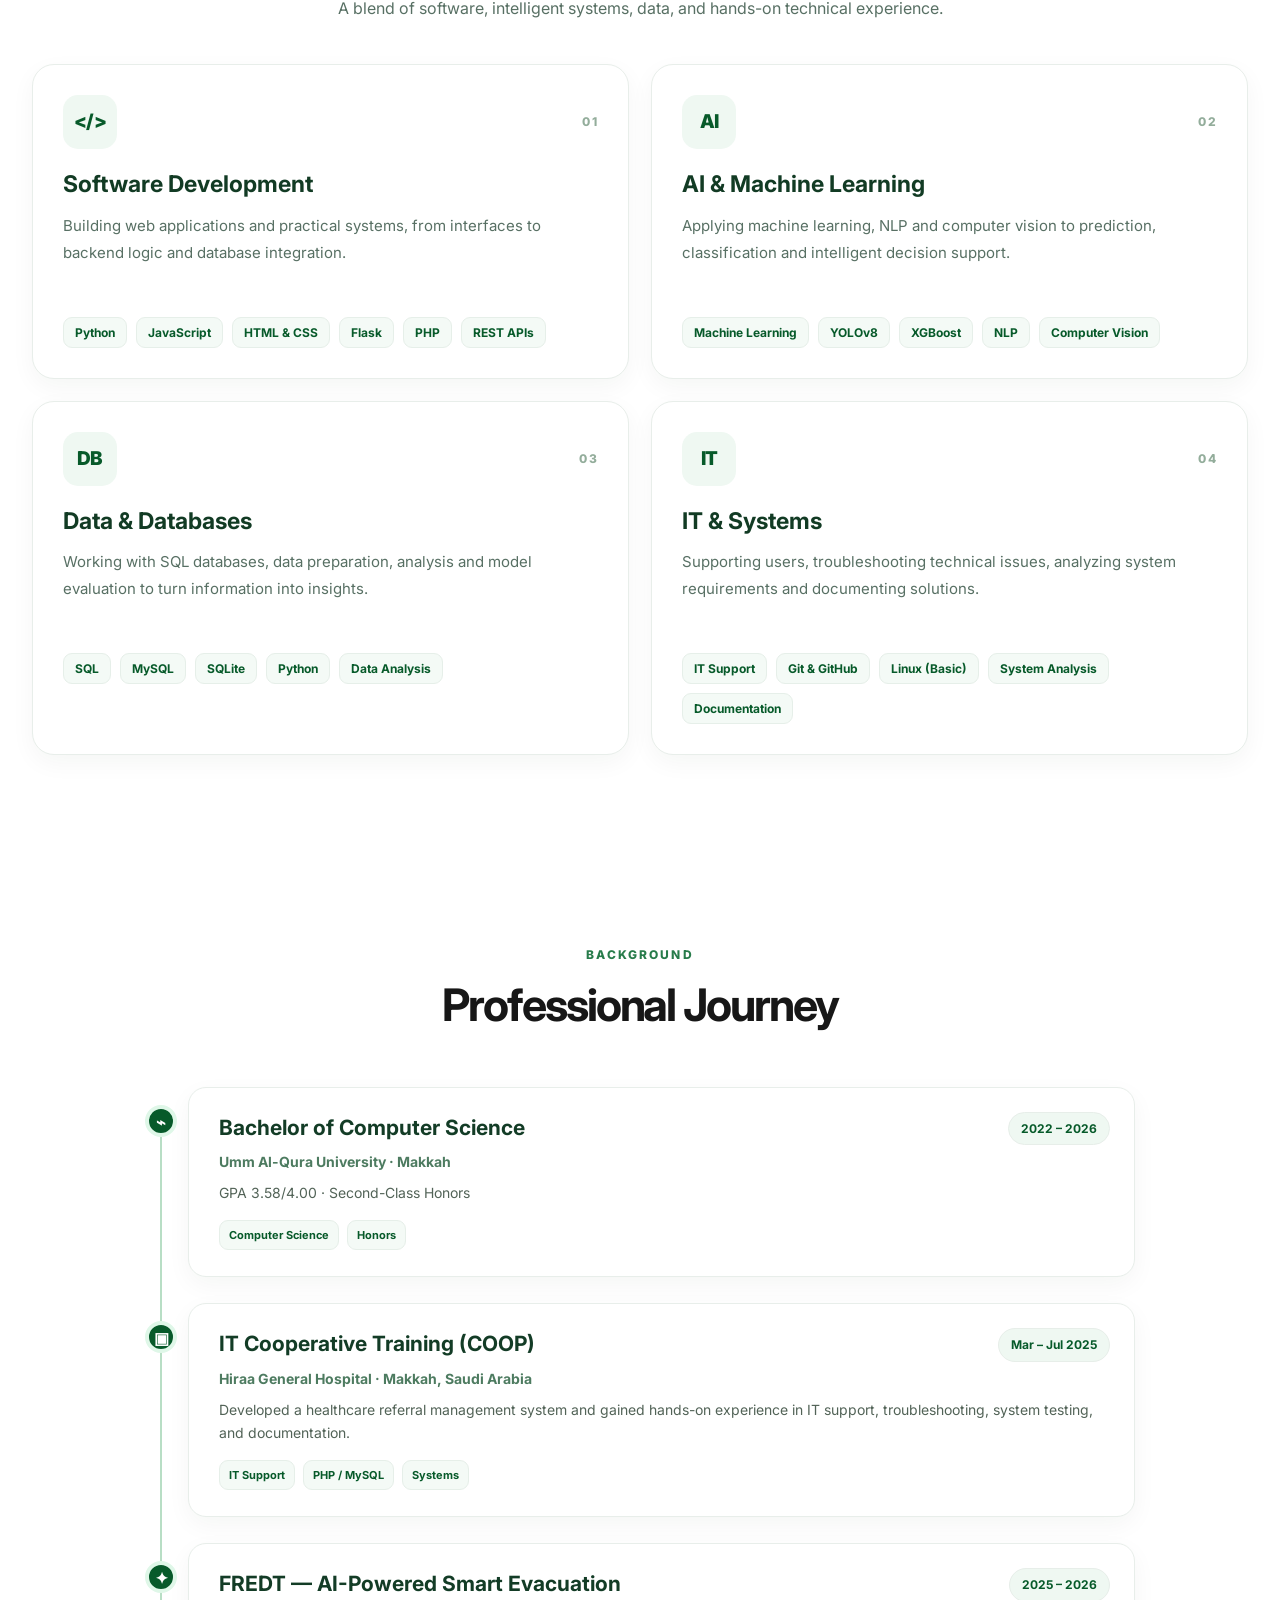
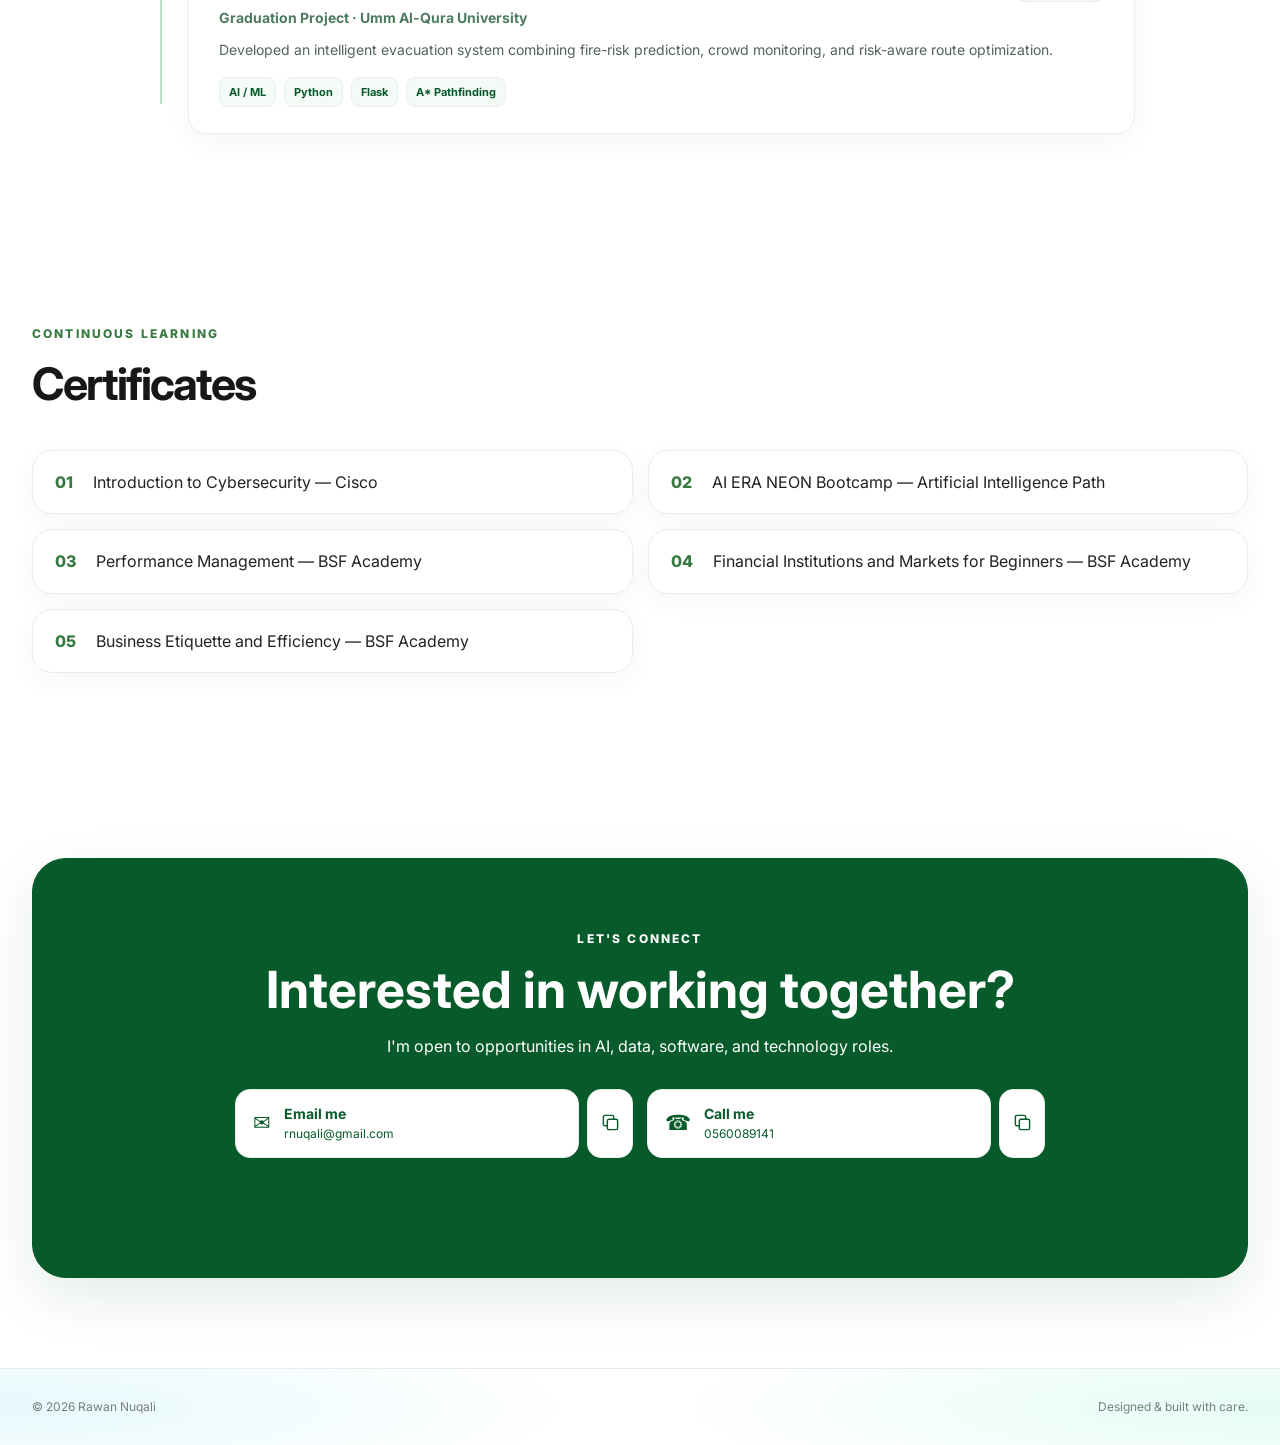
==== commit 947f6b1f: "index.html" ====
--- a/index.html
+++ b/index.html
@@ -595,20 +595,20 @@
             <a class="contact-method-link" href="mailto:rnuqali@gmail.com" aria-label="Email Rawan">
               <span class="contact-method-icon" aria-hidden="true">✉</span>
               <span class="contact-method-info"><strong class="contact-en">Email me</strong><strong class="contact-ar">راسليني</strong><small>rnuqali@gmail.com</small></span>
-              <span class="contact-method-arrow" aria-hidden="true">↗</span>
+              
             </a>
-            <button type="button" class="contact-copy" data-copy="rnuqali@gmail.com" aria-label="Copy email" title="Copy email">▢</button>
+            <button type="button" class="contact-copy" data-copy="rnuqali@gmail.com" aria-label="Copy email" title="Copy email"><svg class="copy-icon" xmlns="http://www.w3.org/2000/svg" width="19" height="19" viewBox="0 0 24 24" fill="none" stroke="currentColor" stroke-width="1.8" stroke-linecap="round" stroke-linejoin="round" aria-hidden="true"><rect x="8" y="8" width="13" height="13" rx="2"/><path d="M16 8V5a2 2 0 0 0-2-2H5a2 2 0 0 0-2 2v9a2 2 0 0 0 2 2h3"/></svg></button>
           </div>
           <div class="contact-method">
             <a class="contact-method-link" href="tel:+966560089141" aria-label="Call Rawan">
               <span class="contact-method-icon" aria-hidden="true">☎</span>
               <span class="contact-method-info"><strong class="contact-en">Call me</strong><strong class="contact-ar">اتصلي بي</strong><small dir="ltr">0560089141</small></span>
-              <span class="contact-method-arrow" aria-hidden="true">↗</span>
+              
             </a>
-            <button type="button" class="contact-copy" data-copy="0560089141" aria-label="Copy phone number" title="Copy phone number">▢</button>
-          </div>
-        </div>
-        <a class="contact-linkedin" href="https://linkedin.com/in/rnuqali" target="_blank" rel="noreferrer">LinkedIn ↗</a>
+            <button type="button" class="contact-copy" data-copy="0560089141" aria-label="Copy phone number" title="Copy phone number"><svg class="copy-icon" xmlns="http://www.w3.org/2000/svg" width="19" height="19" viewBox="0 0 24 24" fill="none" stroke="currentColor" stroke-width="1.8" stroke-linecap="round" stroke-linejoin="round" aria-hidden="true"><rect x="8" y="8" width="13" height="13" rx="2"/><path d="M16 8V5a2 2 0 0 0-2-2H5a2 2 0 0 0-2 2v9a2 2 0 0 0 2 2h3"/></svg></button>
+          </div>
+        </div>
+        <a class="contact-linkedin" href="https://linkedin.com/in/rnuqali" target="_blank" rel="noreferrer">LinkedIn</a>
 
       </div>
 
@@ -645,10 +645,10 @@
         var value = button.getAttribute('data-copy');
         try {
           await navigator.clipboard.writeText(value);
-          var oldText = button.textContent;
-          button.textContent = '✓';
+          var oldContent = button.innerHTML;
+          button.innerHTML = '✓';
           button.setAttribute('aria-label', 'Copied');
-          setTimeout(function(){button.textContent = oldText; button.setAttribute('aria-label', 'Copy');}, 1600);
+          setTimeout(function(){button.innerHTML = oldContent; button.setAttribute('aria-label', 'Copy');}, 1600);
         } catch (err) {
           window.prompt('Copy:', value);
         }
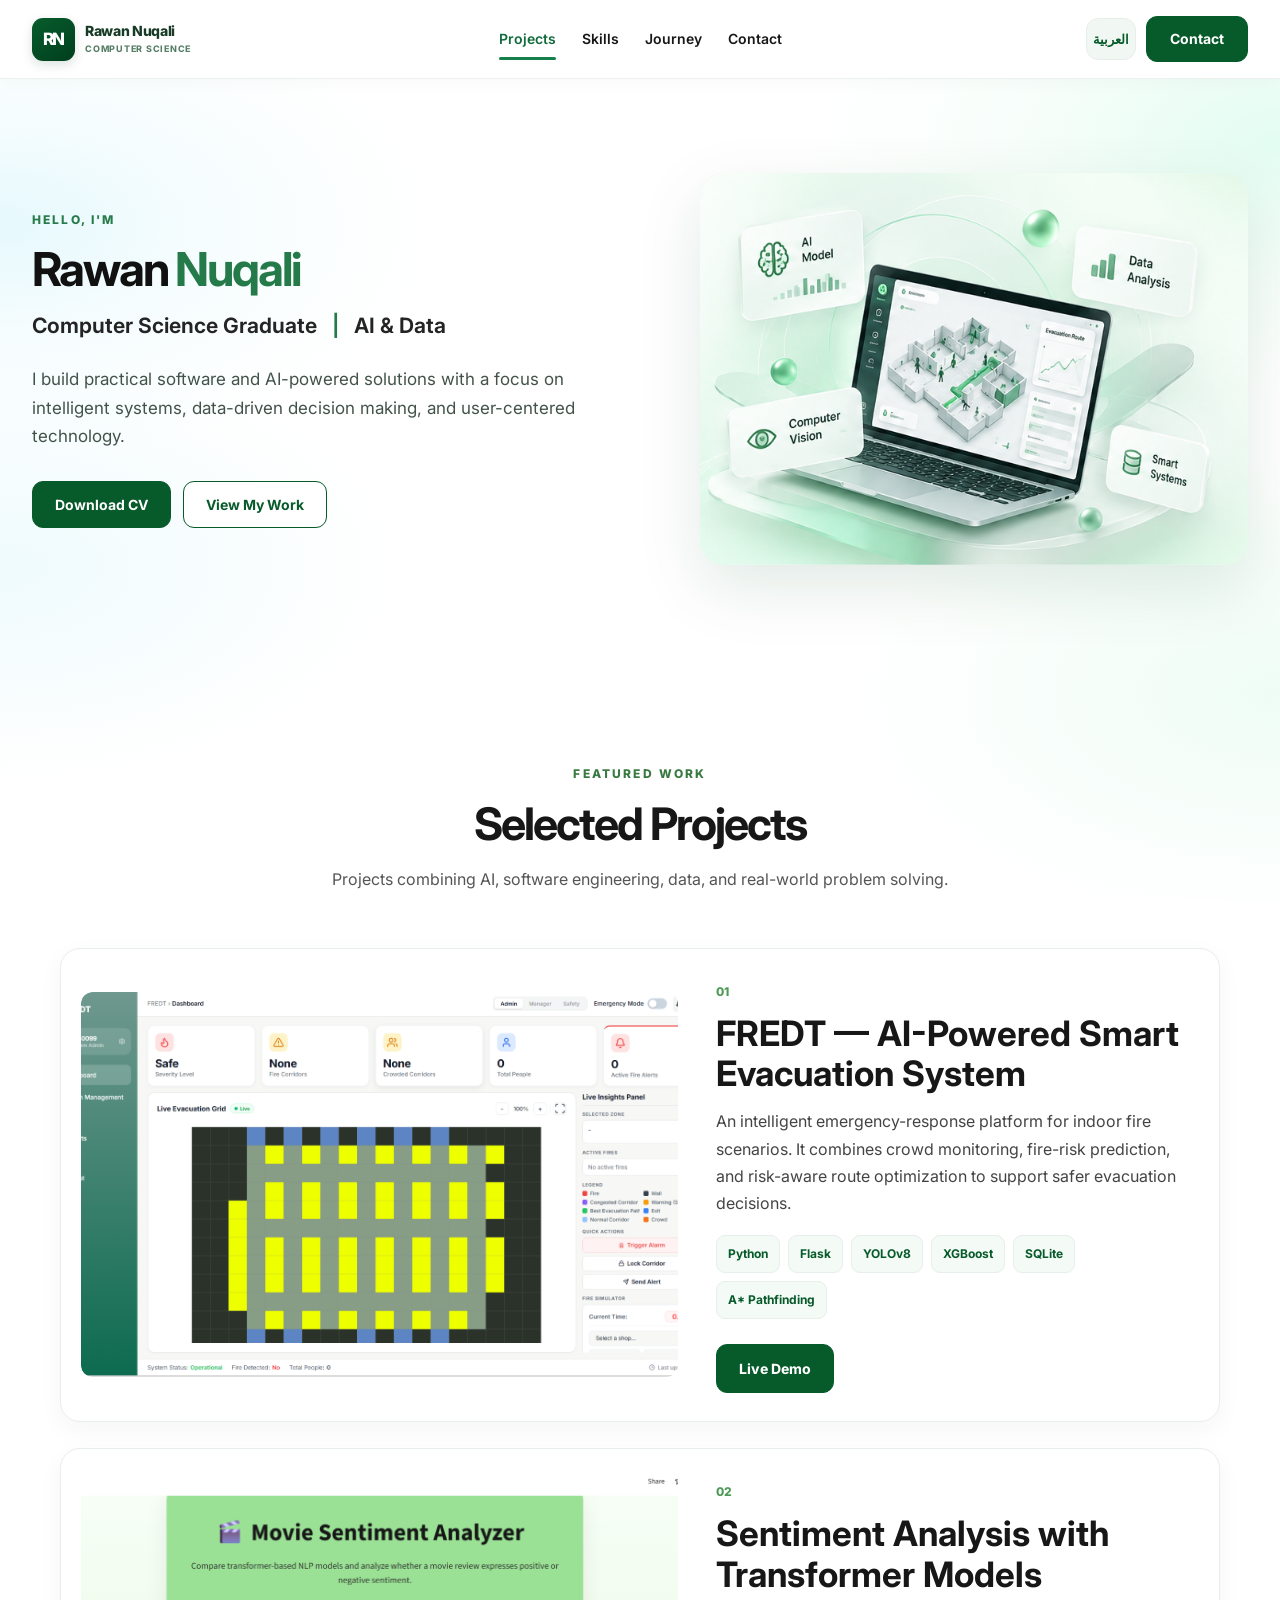
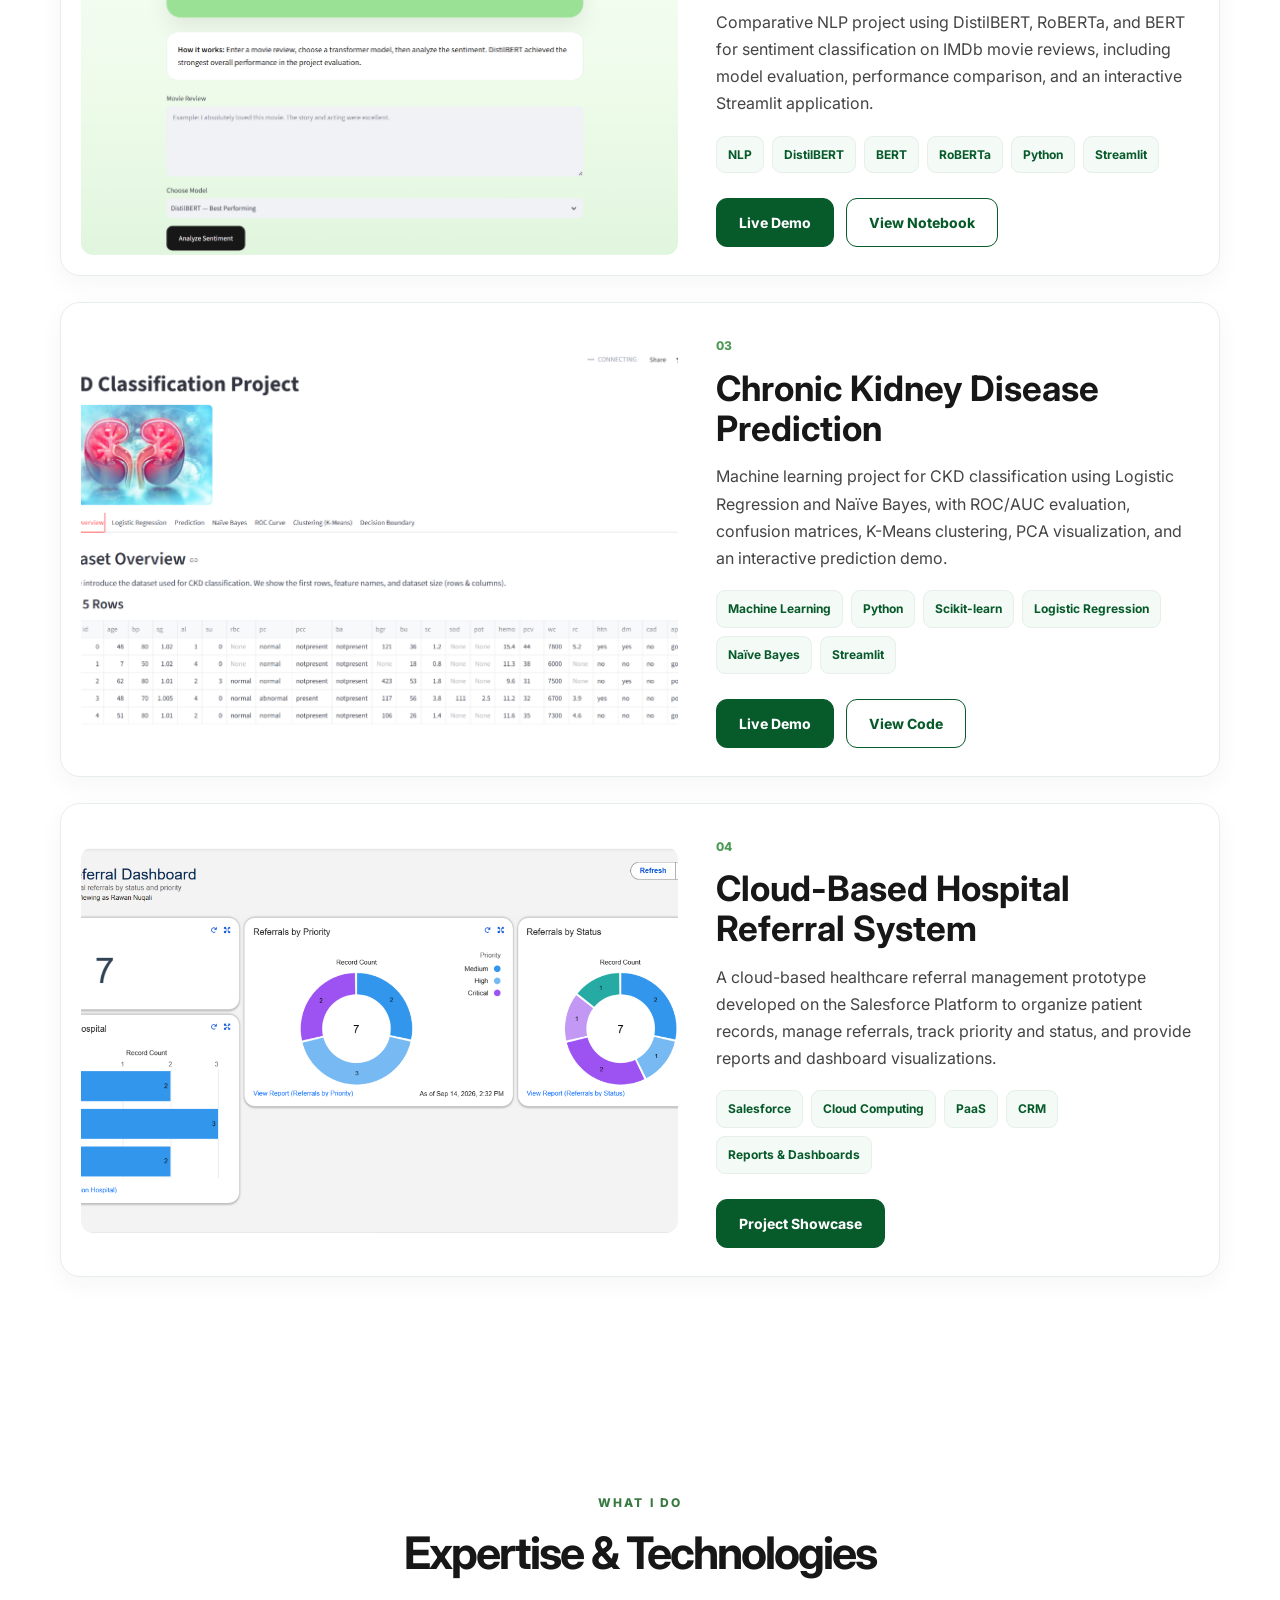
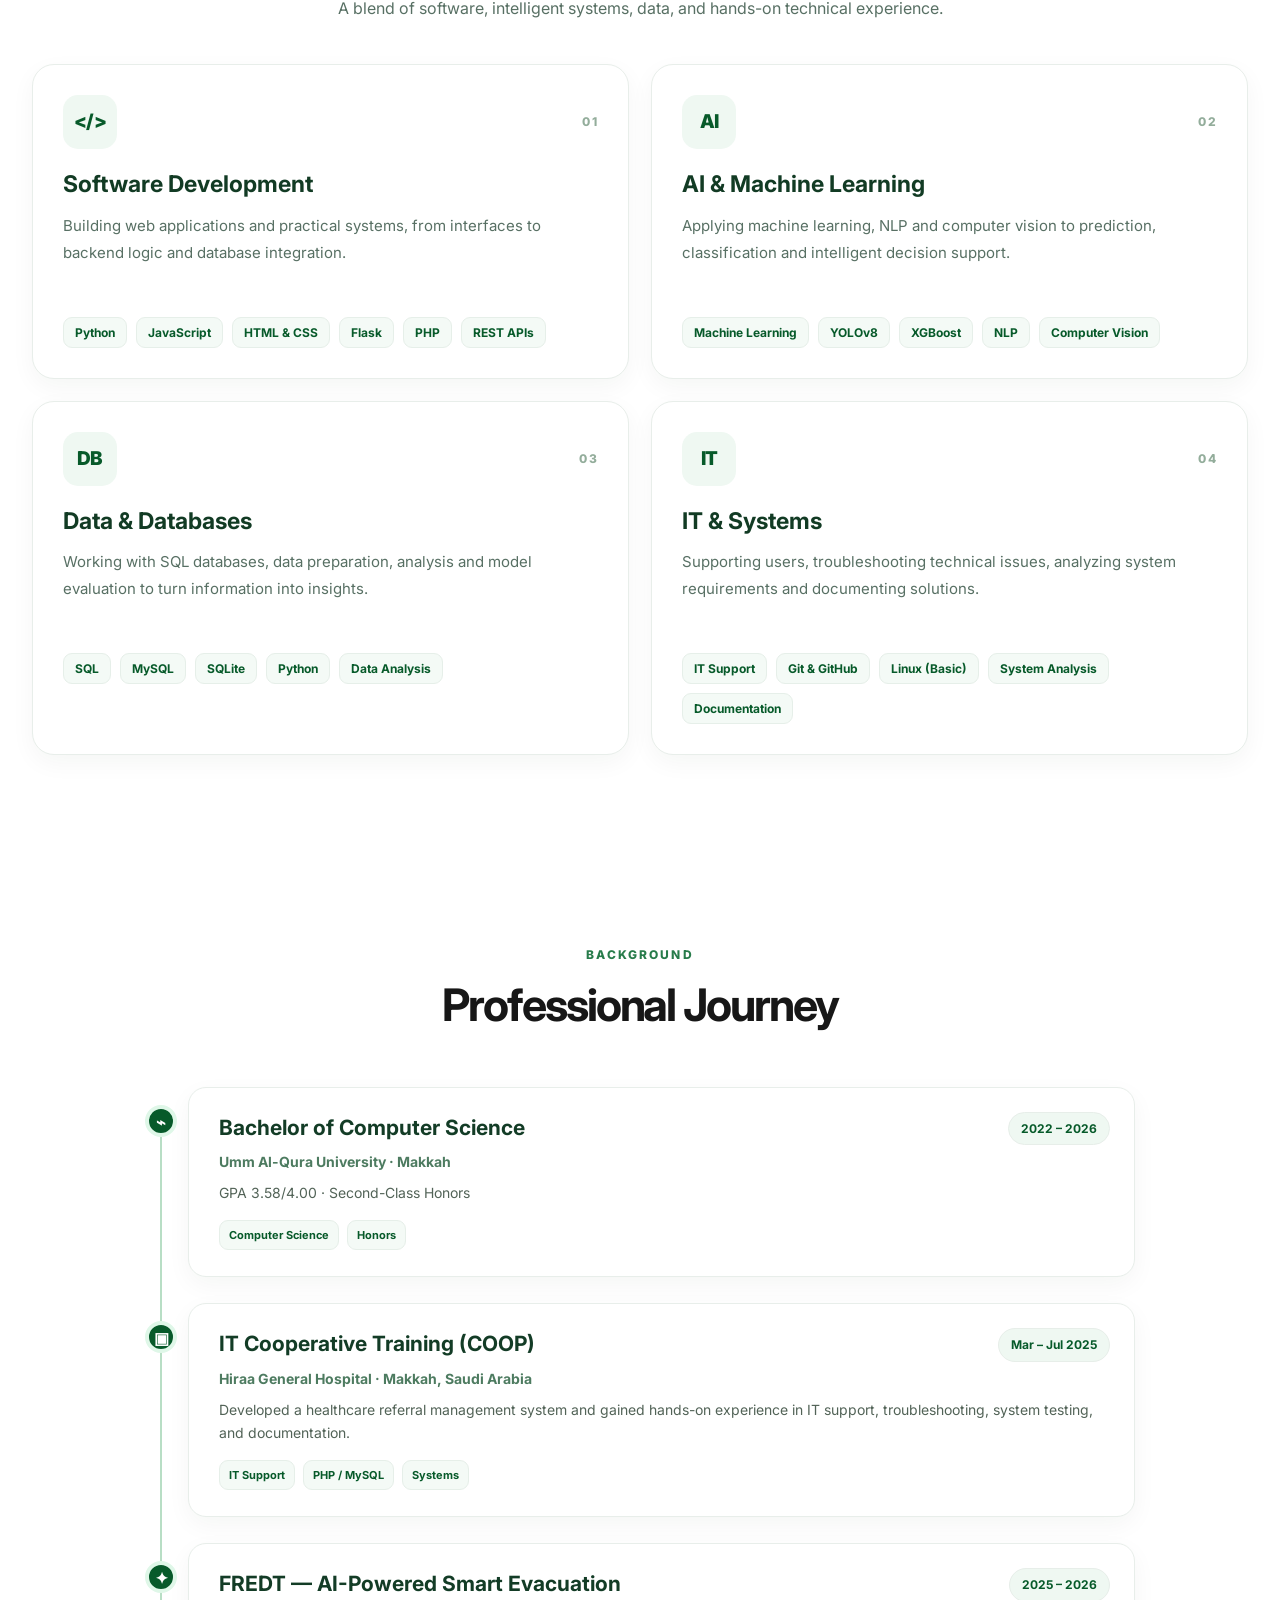
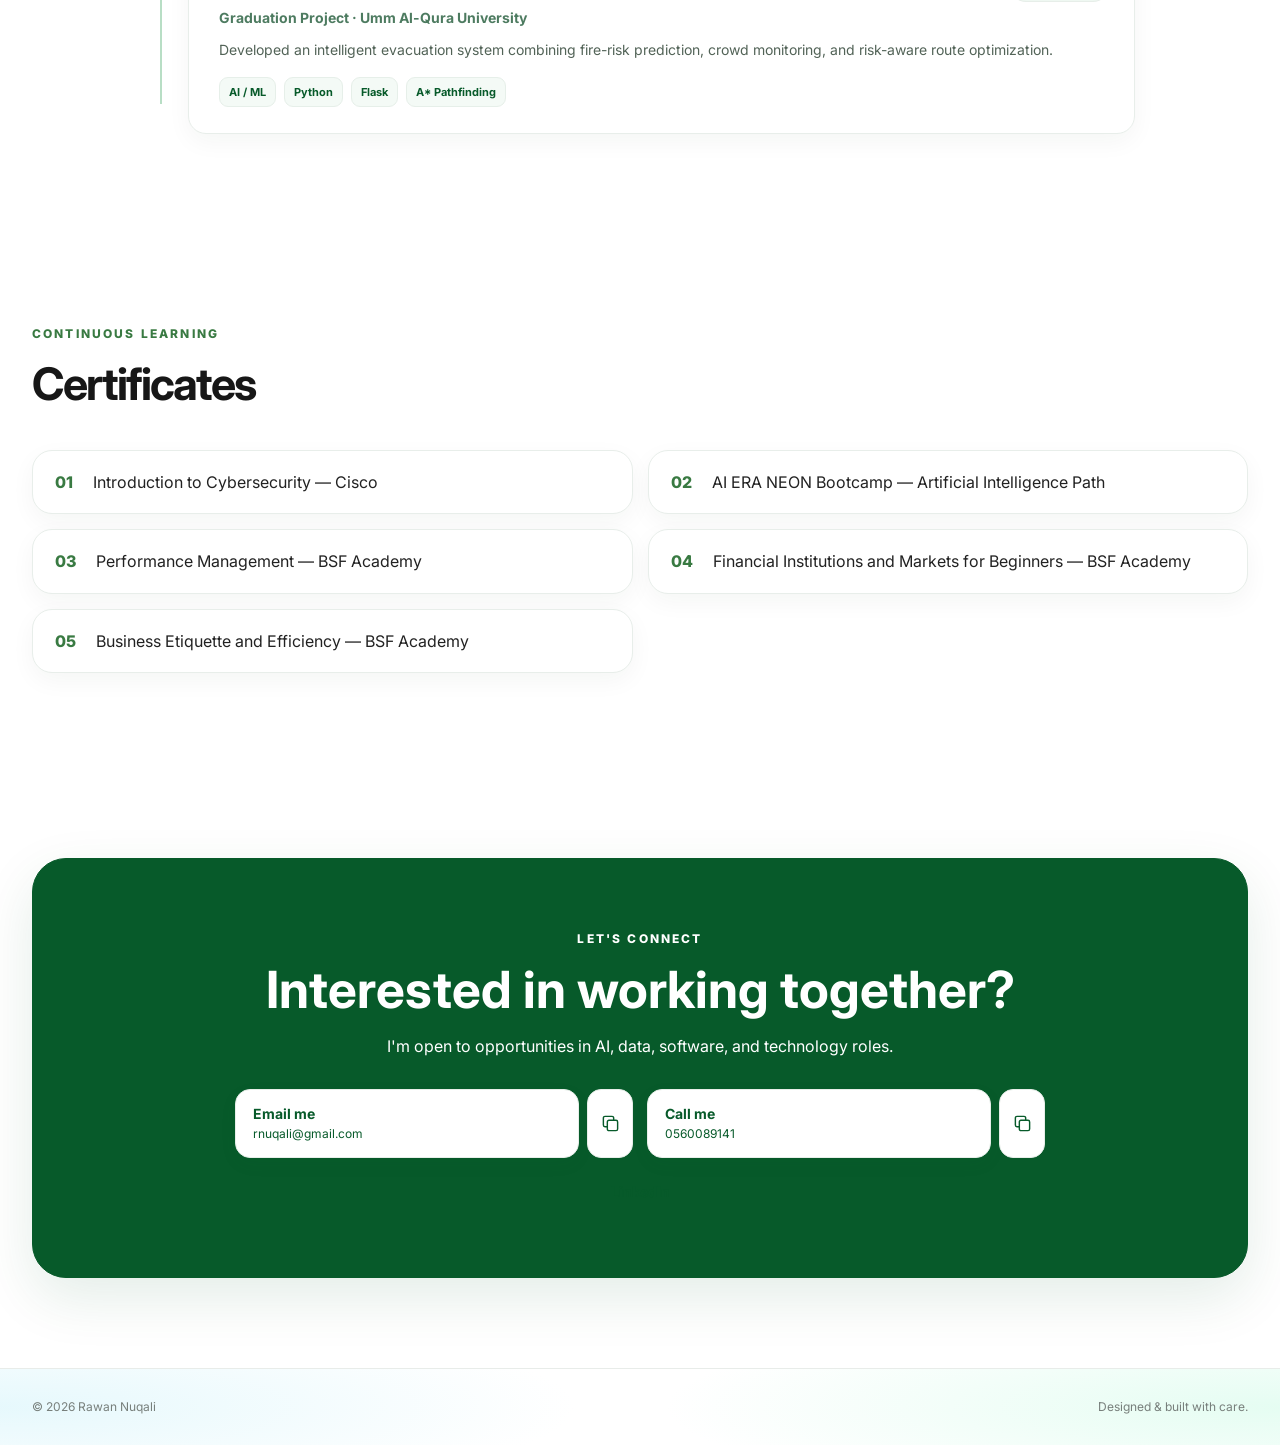
==== commit de51c45e: "index.html" ====
--- a/index.html
+++ b/index.html
@@ -593,7 +593,7 @@
         <div class="contact-methods">
           <div class="contact-method">
             <a class="contact-method-link" href="mailto:rnuqali@gmail.com" aria-label="Email Rawan">
-              <span class="contact-method-icon" aria-hidden="true">✉</span>
+              
               <span class="contact-method-info"><strong class="contact-en">Email me</strong><strong class="contact-ar">راسليني</strong><small>rnuqali@gmail.com</small></span>
               
             </a>
@@ -601,7 +601,7 @@
           </div>
           <div class="contact-method">
             <a class="contact-method-link" href="tel:+966560089141" aria-label="Call Rawan">
-              <span class="contact-method-icon" aria-hidden="true">☎</span>
+              
               <span class="contact-method-info"><strong class="contact-en">Call me</strong><strong class="contact-ar">اتصلي بي</strong><small dir="ltr">0560089141</small></span>
               
             </a>
--- a/styles.css
+++ b/styles.css
@@ -1845,3 +1845,18 @@
   .section-heading h3,
   .timeline-section .section-heading h3 { font-size: 26px !important; }
 }
+
+/* Final precision update: copy icon and no decorative button arrows */
+.contact-copy {display:inline-flex;align-items:center;justify-content:center;}
+.contact-copy .copy-icon {display:block;width:19px;height:19px;flex-shrink:0;}
+.project-feature .project-links a::after {content:none!important;display:none!important;}
+.contact-method-arrow {display:none!important;}
+
+/* Final two requested changes: no contact pictograms; white back-to-top button. */
+.contact-method-icon { display:none !important; }
+.back-to-top, .back-to-top:hover, .back-to-top:focus-visible {
+  background:#ffffff !important;
+  color:#075a2a !important;
+  box-shadow:0 2px 9px rgba(7,90,42,.10) !important;
+  border:1px solid rgba(7,90,42,.08) !important;
+}
